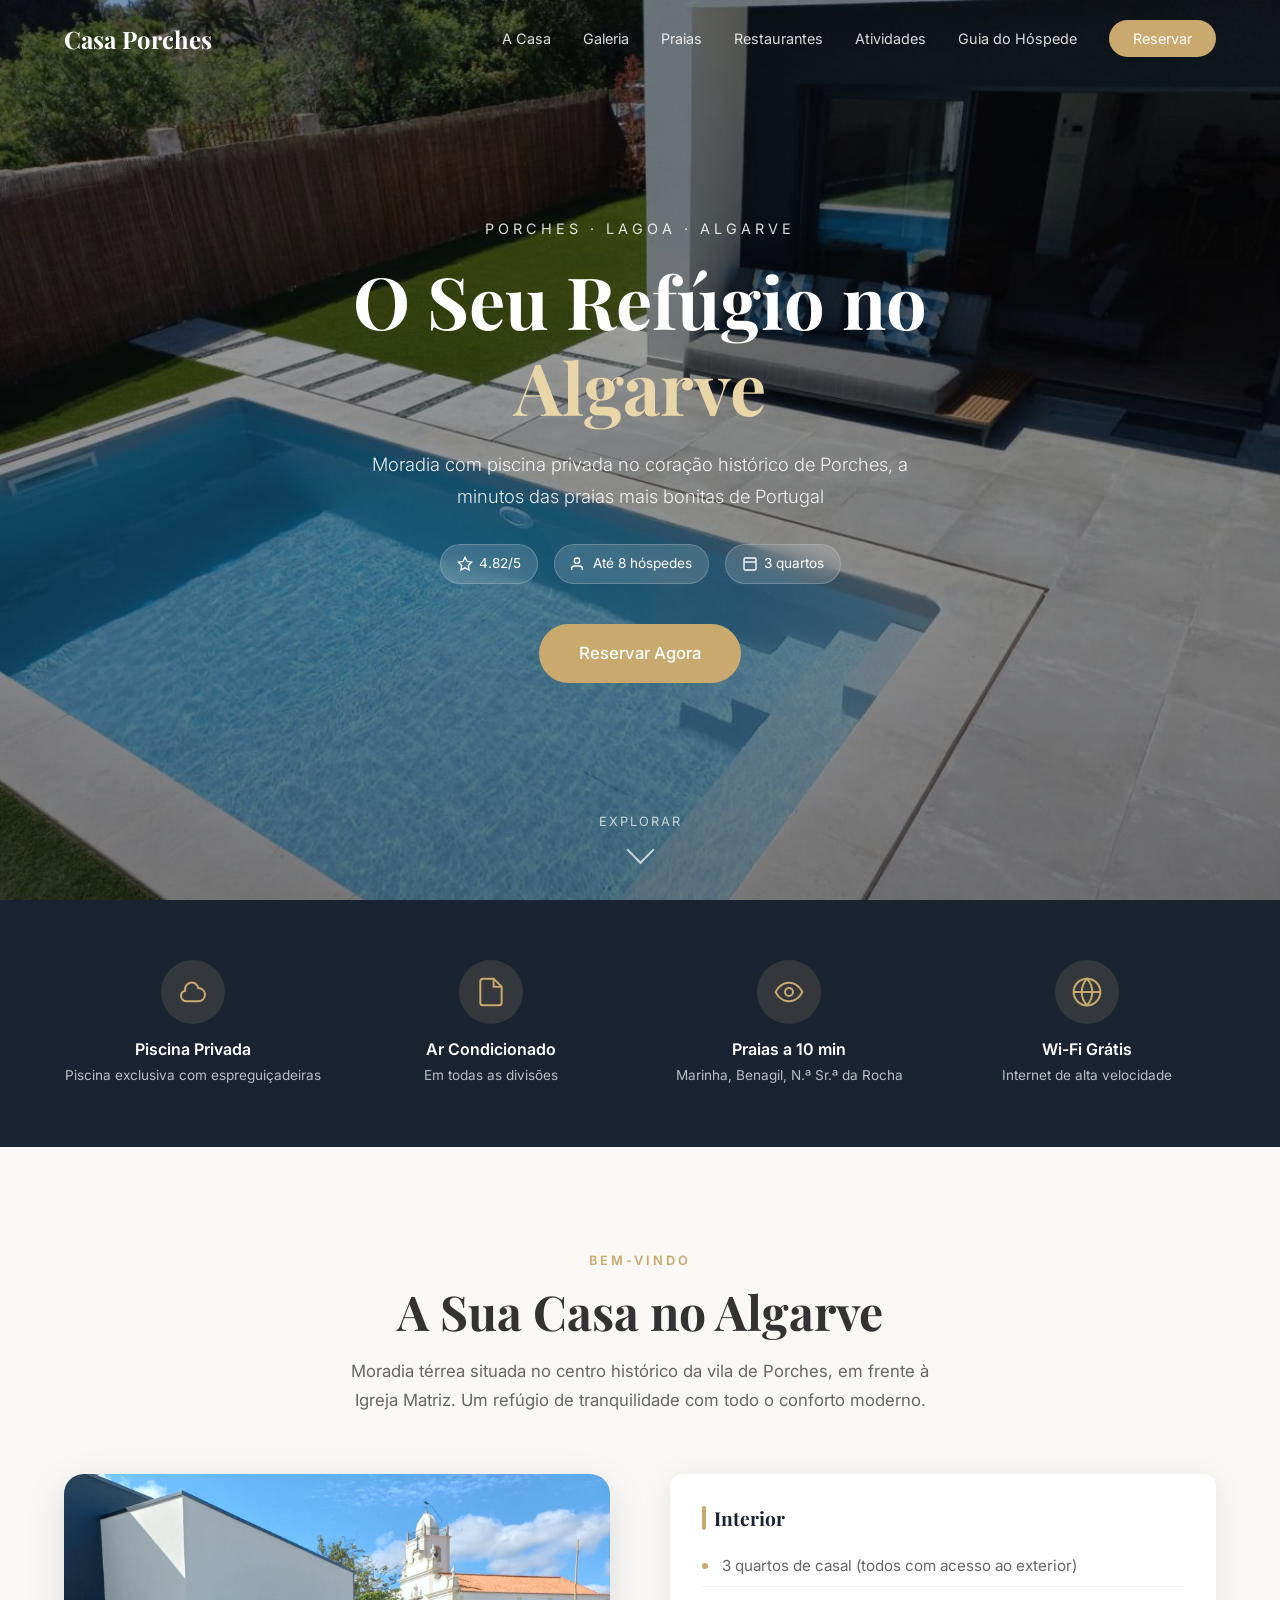
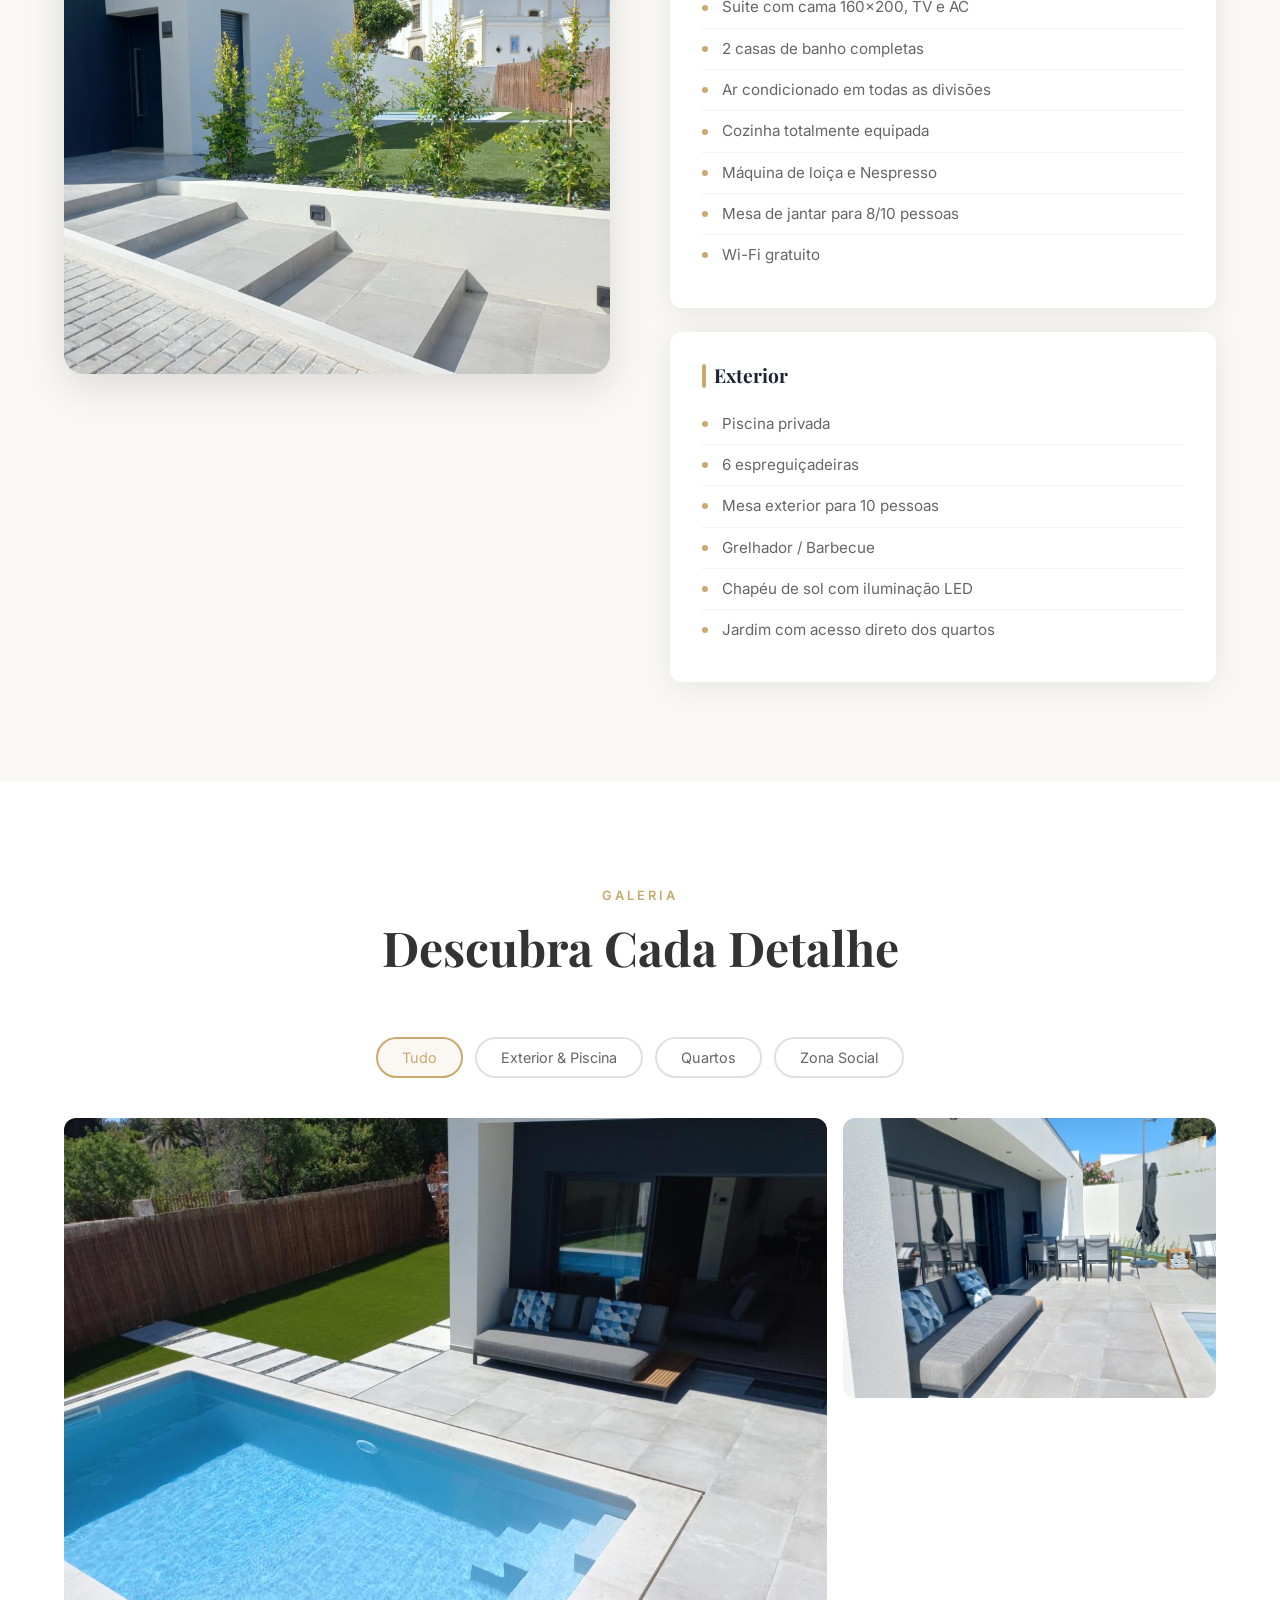
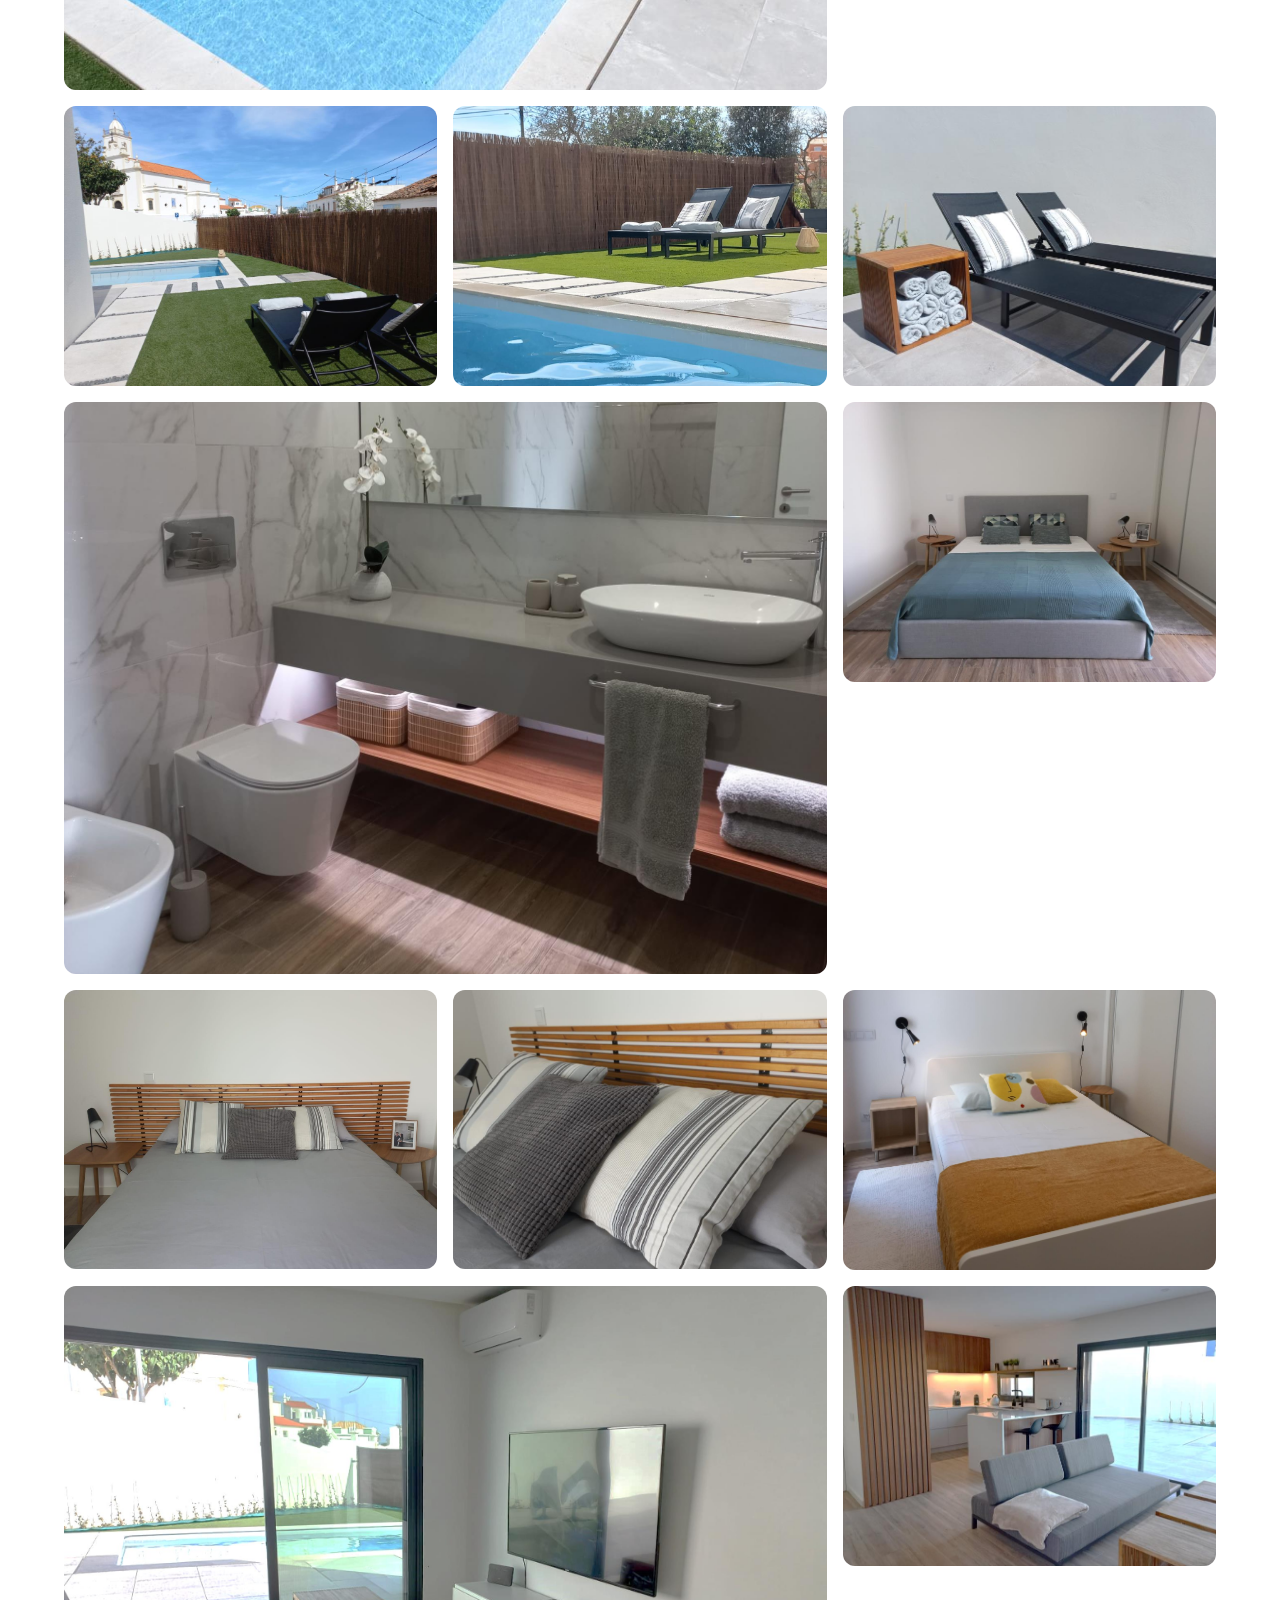
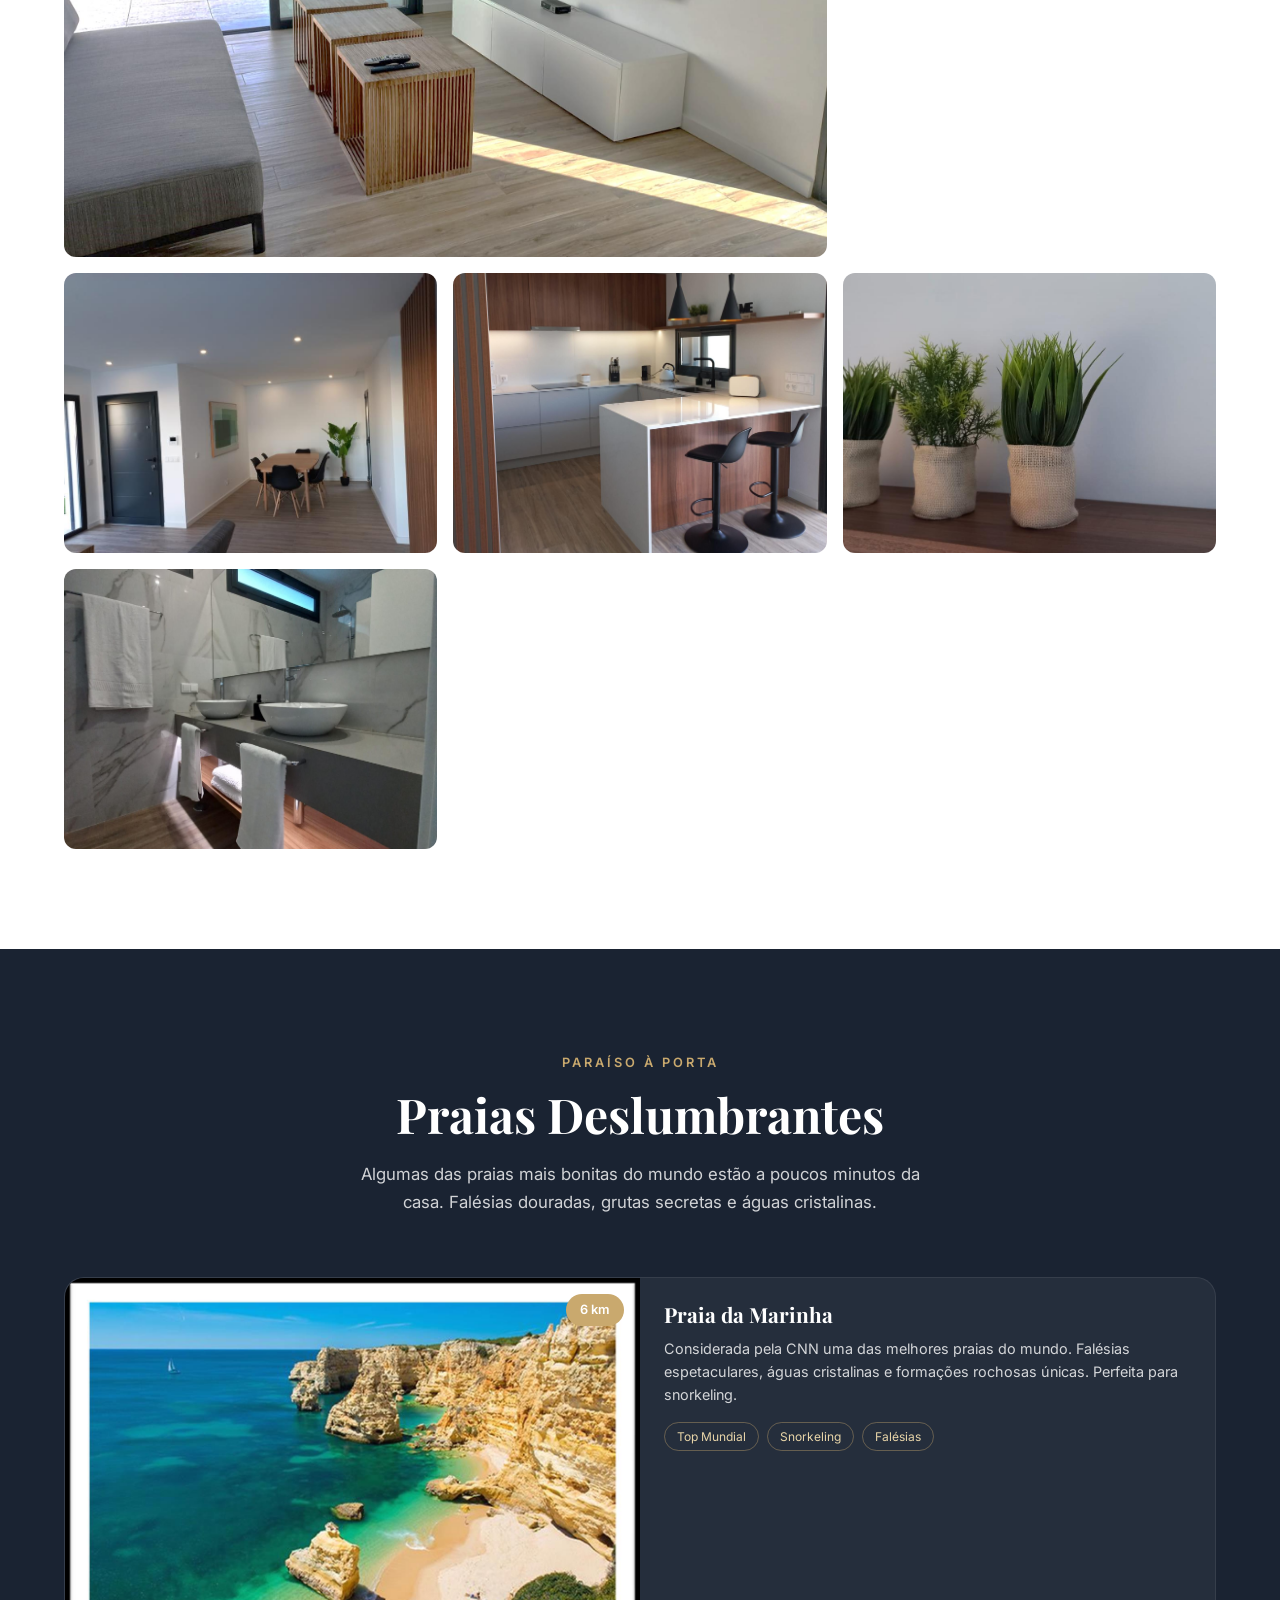
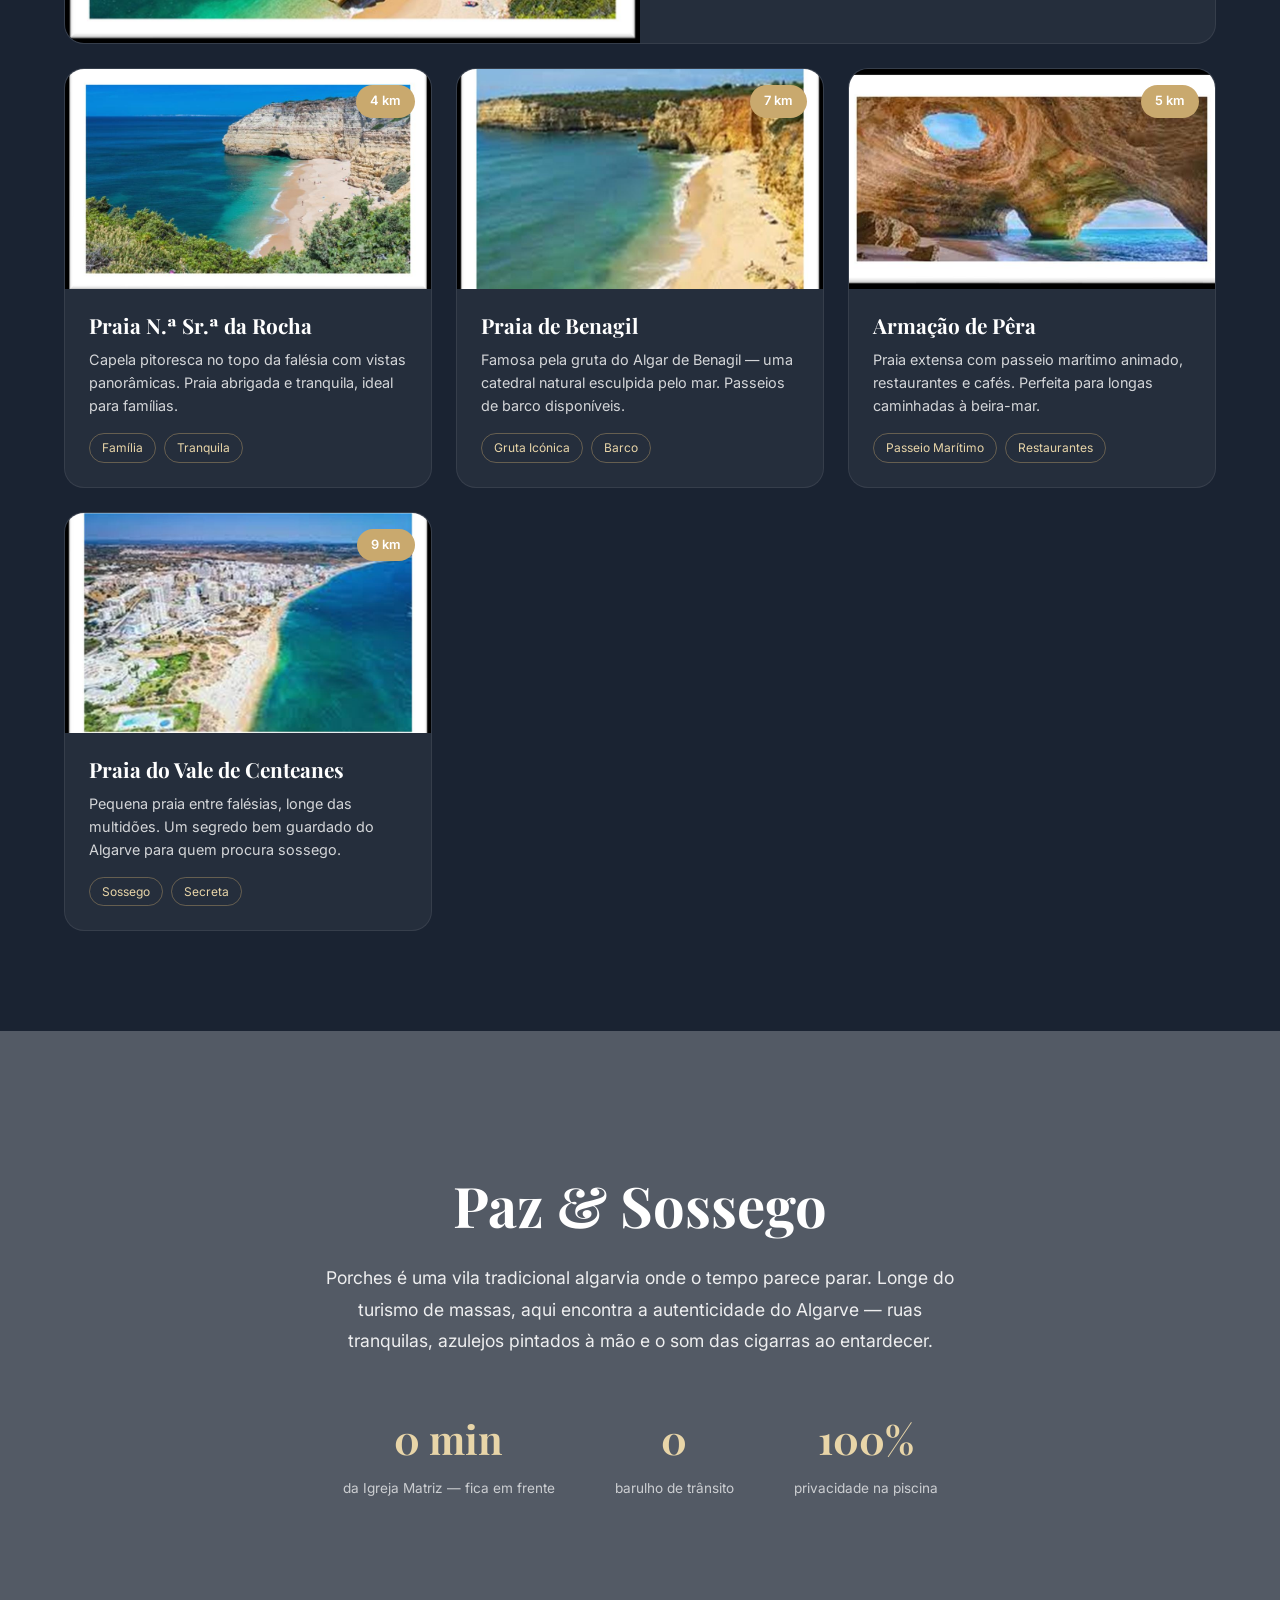
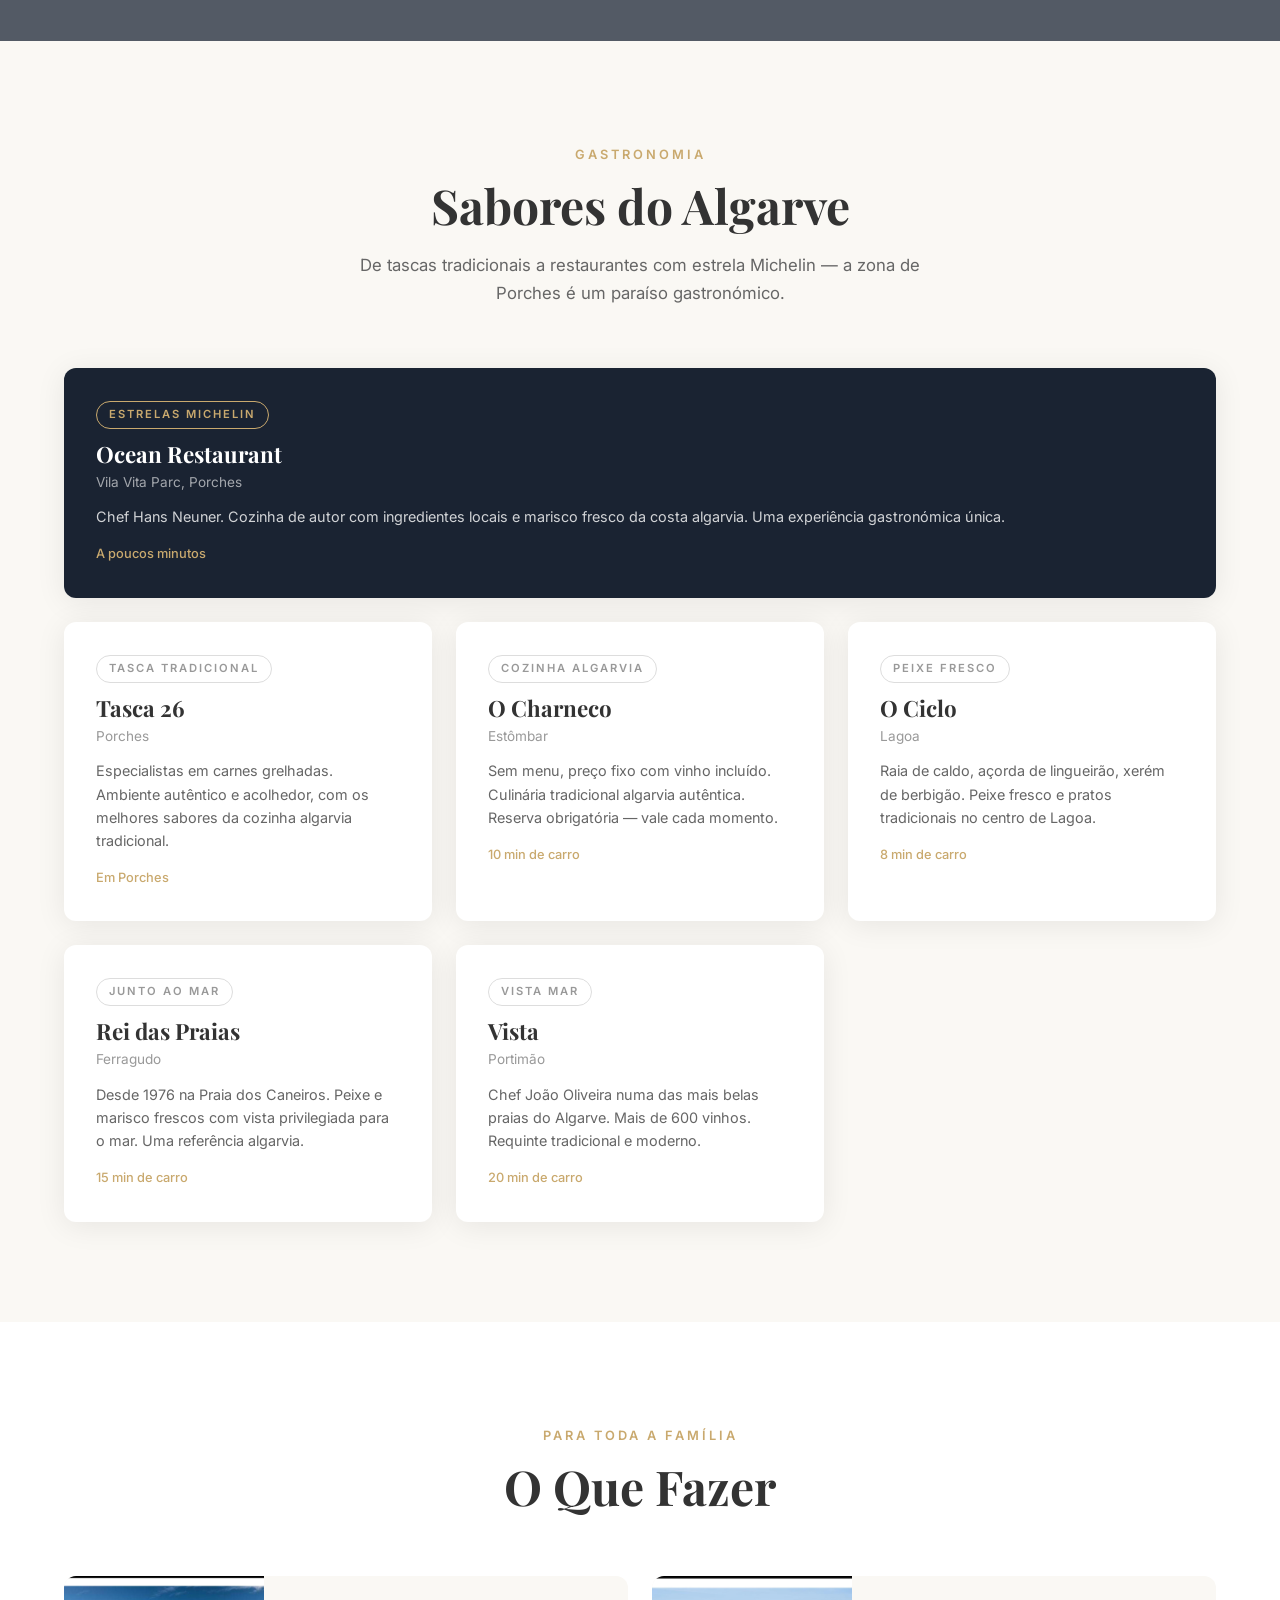
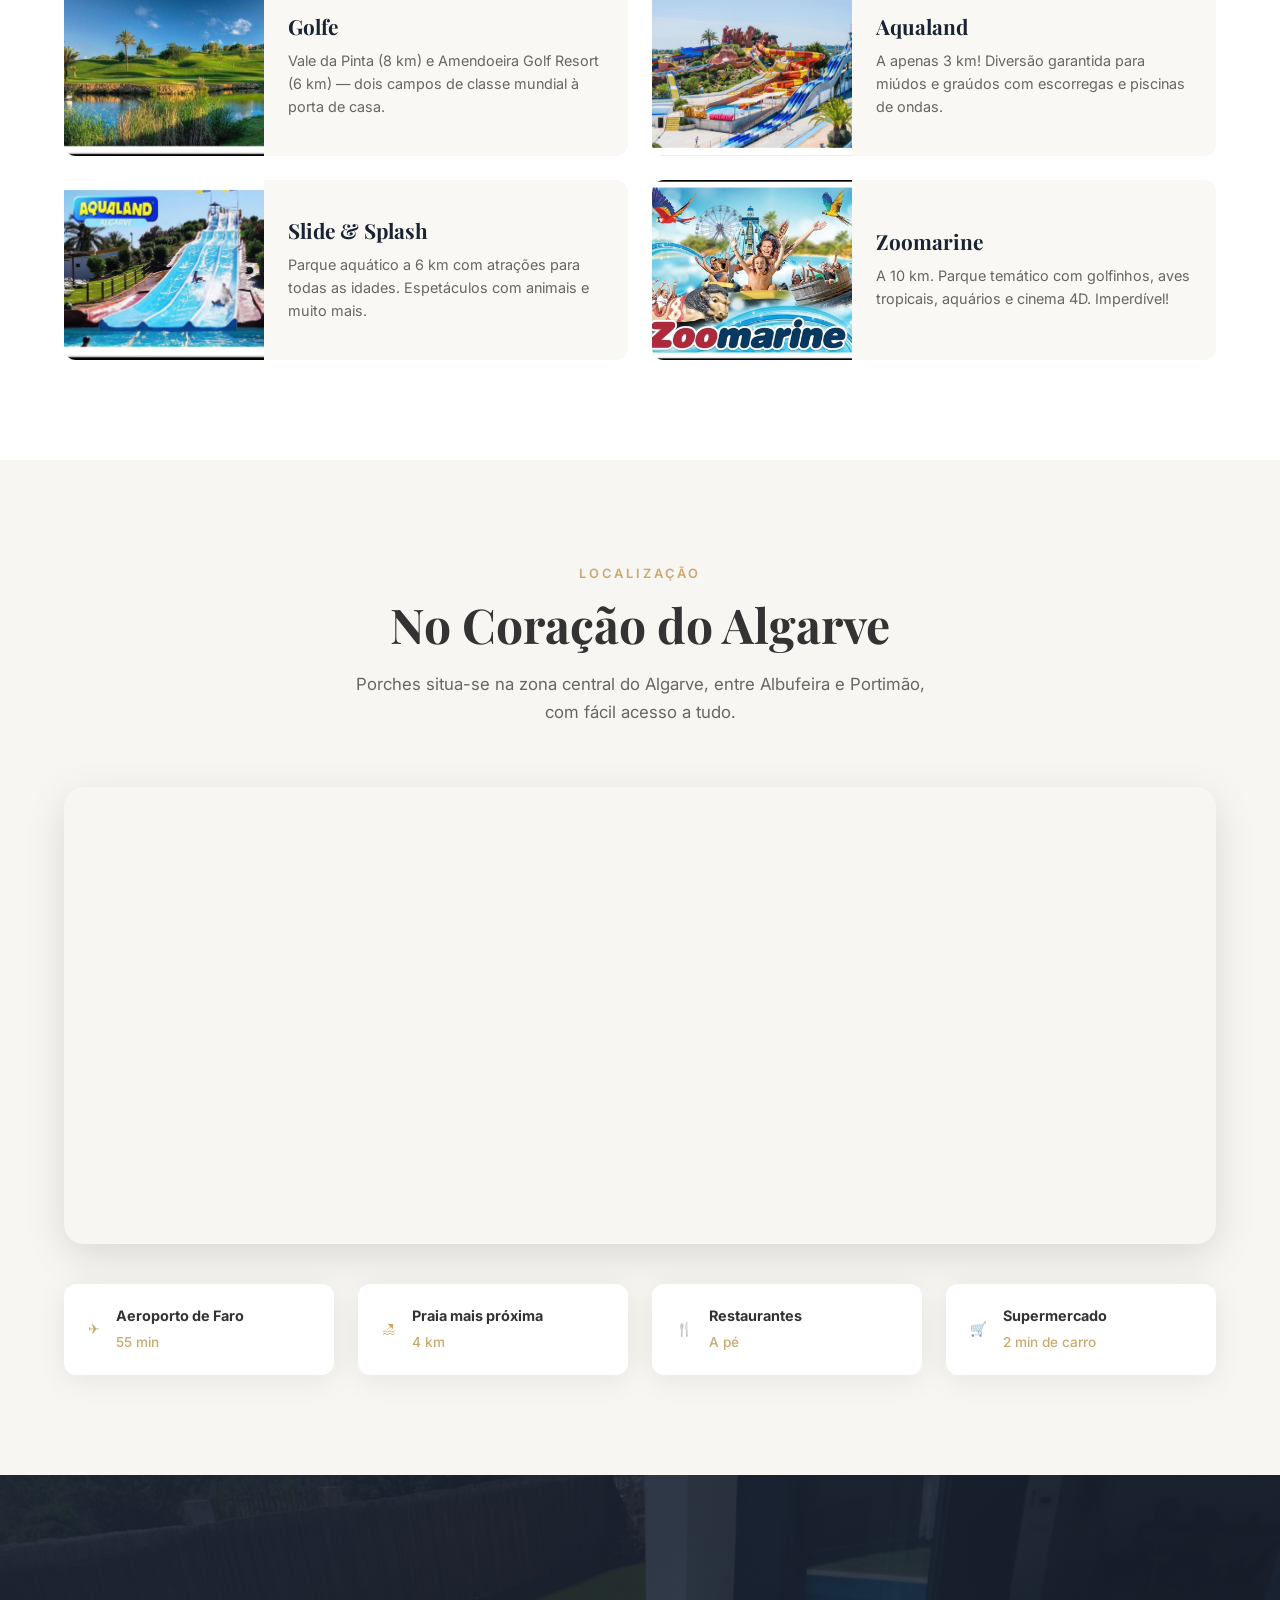
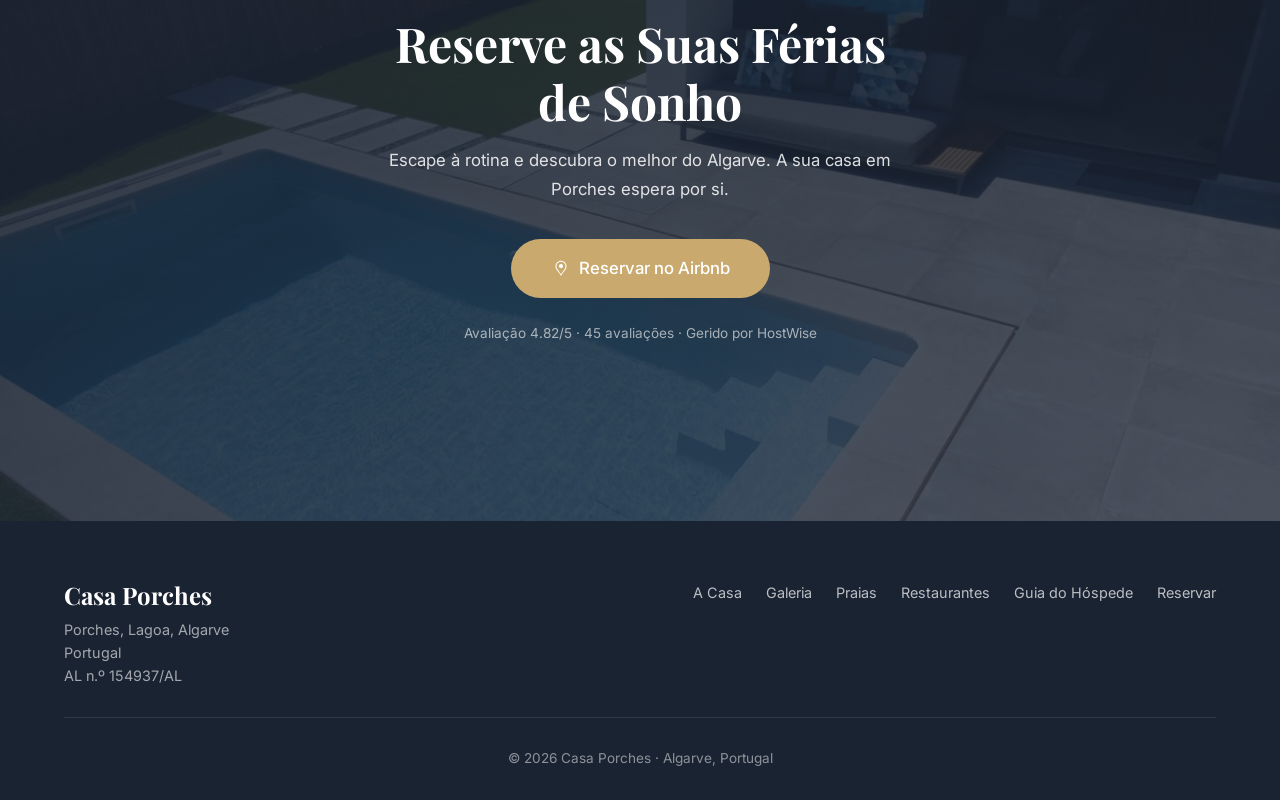
==== index.html @ 6644aff5 "Atualiza dados do site e liga ao Guia do Hóspede Co-Authored-By: Claude Opus 5.5 <noreply@anthropic." ====
<!DOCTYPE html>
<html lang="pt">
<head>
    <meta charset="UTF-8">
    <meta name="viewport" content="width=device-width, initial-scale=1.0">
    <title>Casa em Porches | Algarve - Férias de Sonho</title>
    <meta name="description" content="Moradia com piscina privada no coração de Porches, Algarve. 3 quartos, junto às melhores praias e restaurantes. Reserve já!">
    <link rel="preconnect" href="https://fonts.googleapis.com">
    <link rel="preconnect" href="https://fonts.gstatic.com" crossorigin>
    <link href="https://fonts.googleapis.com/css2?family=Playfair+Display:wght@400;600;700&family=Inter:wght@300;400;500;600&display=swap" rel="stylesheet">
    <link rel="stylesheet" href="style.css">
</head>
<body>
    <!-- Navigation -->
    <nav class="navbar" id="navbar">
        <div class="nav-container">
            <a href="#hero" class="nav-logo">Casa Porches</a>
            <button class="nav-toggle" id="navToggle" aria-label="Menu">
                <span></span><span></span><span></span>
            </button>
            <ul class="nav-menu" id="navMenu">
                <li><a href="#about">A Casa</a></li>
                <li><a href="#gallery">Galeria</a></li>
                <li><a href="#beaches">Praias</a></li>
                <li><a href="#restaurants">Restaurantes</a></li>
                <li><a href="#activities">Atividades</a></li>
                <li><a href="guia.html">Guia do Hóspede</a></li>
                <li><a href="#booking" class="nav-cta">Reservar</a></li>
            </ul>
        </div>
    </nav>

    <!-- Hero Section -->
    <section class="hero" id="hero">
        <div class="hero-slider">
            <div class="hero-slide active" style="background-image: url('images/house_0.jpg')"></div>
            <div class="hero-slide" style="background-image: url('images/house_3.jpg')"></div>
            <div class="hero-slide" style="background-image: url('images/living_1.jpg')"></div>
            <div class="hero-slide" style="background-image: url('images/suggestions_0.jpg')"></div>
        </div>
        <div class="hero-overlay"></div>
        <div class="hero-content">
            <p class="hero-location">Porches &middot; Lagoa &middot; Algarve</p>
            <h1>O Seu Refúgio no <span class="highlight">Algarve</span></h1>
            <p class="hero-subtitle">Moradia com piscina privada no coração histórico de Porches, a minutos das praias mais bonitas de Portugal</p>
            <div class="hero-badges">
                <span class="badge"><svg width="16" height="16" viewBox="0 0 24 24" fill="none" stroke="currentColor" stroke-width="2"><path d="M12 2l3.09 6.26L22 9.27l-5 4.87 1.18 6.88L12 17.77l-6.18 3.25L7 14.14 2 9.27l6.91-1.01L12 2z"/></svg> 4.82/5</span>
                <span class="badge"><svg width="16" height="16" viewBox="0 0 24 24" fill="none" stroke="currentColor" stroke-width="2"><path d="M17 21v-2a4 4 0 0 0-4-4H5a4 4 0 0 0-4 4v2"/><circle cx="9" cy="7" r="4"/></svg> Até 8 hóspedes</span>
                <span class="badge"><svg width="16" height="16" viewBox="0 0 24 24" fill="none" stroke="currentColor" stroke-width="2"><rect x="3" y="3" width="18" height="18" rx="2"/><path d="M3 9h18"/></svg> 3 quartos</span>
            </div>
            <a href="#booking" class="btn btn-primary btn-lg">Reservar Agora</a>
        </div>
        <div class="hero-scroll">
            <span>Explorar</span>
            <div class="scroll-arrow"></div>
        </div>
    </section>

    <!-- Highlights Bar -->
    <section class="highlights">
        <div class="container">
            <div class="highlights-grid">
                <div class="highlight-item">
                    <div class="highlight-icon">
                        <svg width="32" height="32" viewBox="0 0 24 24" fill="none" stroke="currentColor" stroke-width="1.5"><path d="M3 15a4 4 0 0 0 4 4h9a5 5 0 1 0-.1-9.999 5.002 5.002 0 1 0-9.78 2.096A4.003 4.003 0 0 0 3 15z"/></svg>
                    </div>
                    <h3>Piscina Privada</h3>
                    <p>Piscina exclusiva com espreguiçadeiras</p>
                </div>
                <div class="highlight-item">
                    <div class="highlight-icon">
                        <svg width="32" height="32" viewBox="0 0 24 24" fill="none" stroke="currentColor" stroke-width="1.5"><path d="M14 2H6a2 2 0 0 0-2 2v16a2 2 0 0 0 2 2h12a2 2 0 0 0 2-2V8z"/><polyline points="14 2 14 8 20 8"/></svg>
                    </div>
                    <h3>Ar Condicionado</h3>
                    <p>Em todas as divisões</p>
                </div>
                <div class="highlight-item">
                    <div class="highlight-icon">
                        <svg width="32" height="32" viewBox="0 0 24 24" fill="none" stroke="currentColor" stroke-width="1.5"><path d="M2 12s3-7 10-7 10 7 10 7-3 7-10 7-10-7-10-7z"/><circle cx="12" cy="12" r="3"/></svg>
                    </div>
                    <h3>Praias a 10 min</h3>
                    <p>Marinha, Benagil, N.ª Sr.ª da Rocha</p>
                </div>
                <div class="highlight-item">
                    <div class="highlight-icon">
                        <svg width="32" height="32" viewBox="0 0 24 24" fill="none" stroke="currentColor" stroke-width="1.5"><circle cx="12" cy="12" r="10"/><path d="M2 12h20"/><path d="M12 2a15.3 15.3 0 0 1 4 10 15.3 15.3 0 0 1-4 10 15.3 15.3 0 0 1-4-10 15.3 15.3 0 0 1 4-10z"/></svg>
                    </div>
                    <h3>Wi-Fi Grátis</h3>
                    <p>Internet de alta velocidade</p>
                </div>
            </div>
        </div>
    </section>

    <!-- About Section -->
    <section class="about" id="about">
        <div class="container">
            <div class="section-header">
                <span class="section-tag">Bem-vindo</span>
                <h2>A Sua Casa no Algarve</h2>
                <p class="section-desc">Moradia térrea situada no centro histórico da vila de Porches, em frente à Igreja Matriz. Um refúgio de tranquilidade com todo o conforto moderno.</p>
            </div>
            <div class="about-grid">
                <div class="about-image">
                    <img src="images/hero_0.jpg" alt="Vista da casa em Porches" loading="lazy">
                </div>
                <div class="about-details">
                    <div class="detail-card">
                        <h4>Interior</h4>
                        <ul>
                            <li>3 quartos de casal (todos com acesso ao exterior)</li>
                            <li>Suite com cama 160x200, TV e AC</li>
                            <li>2 casas de banho completas</li>
                            <li>Ar condicionado em todas as divisões</li>
                            <li>Cozinha totalmente equipada</li>
                            <li>Máquina de loiça e Nespresso</li>
                            <li>Mesa de jantar para 8/10 pessoas</li>
                            <li>Wi-Fi gratuito</li>
                        </ul>
                    </div>
                    <div class="detail-card">
                        <h4>Exterior</h4>
                        <ul>
                            <li>Piscina privada</li>
                            <li>6 espreguiçadeiras</li>
                            <li>Mesa exterior para 10 pessoas</li>
                            <li>Grelhador / Barbecue</li>
                            <li>Chapéu de sol com iluminação LED</li>
                            <li>Jardim com acesso direto dos quartos</li>
                        </ul>
                    </div>
                </div>
            </div>
        </div>
    </section>

    <!-- Gallery Section -->
    <section class="gallery" id="gallery">
        <div class="container">
            <div class="section-header">
                <span class="section-tag">Galeria</span>
                <h2>Descubra Cada Detalhe</h2>
            </div>
            <div class="gallery-filters">
                <button class="filter-btn active" data-filter="all">Tudo</button>
                <button class="filter-btn" data-filter="exterior">Exterior & Piscina</button>
                <button class="filter-btn" data-filter="quartos">Quartos</button>
                <button class="filter-btn" data-filter="social">Zona Social</button>
            </div>
            <div class="gallery-grid">
                <div class="gallery-item large" data-category="exterior">
                    <img src="images/house_0.jpg" alt="Exterior da casa com piscina" loading="lazy">
                    <div class="gallery-caption">Piscina & Jardim</div>
                </div>
                <div class="gallery-item" data-category="exterior">
                    <img src="images/house_1.jpg" alt="Vista da piscina" loading="lazy">
                    <div class="gallery-caption">Zona de Lazer</div>
                </div>
                <div class="gallery-item" data-category="exterior">
                    <img src="images/house_2.jpg" alt="Exterior" loading="lazy">
                    <div class="gallery-caption">Exterior</div>
                </div>
                <div class="gallery-item" data-category="exterior">
                    <img src="images/house_3.jpg" alt="Piscina" loading="lazy">
                    <div class="gallery-caption">Piscina</div>
                </div>
                <div class="gallery-item" data-category="exterior">
                    <img src="images/house_4.jpg" alt="Jardim" loading="lazy">
                    <div class="gallery-caption">Jardim</div>
                </div>
                <div class="gallery-item large" data-category="quartos">
                    <img src="images/suite_3.jpg" alt="Suite principal" loading="lazy">
                    <div class="gallery-caption">Suite Principal</div>
                </div>
                <div class="gallery-item" data-category="quartos">
                    <img src="images/suite_2.jpg" alt="Suite" loading="lazy">
                    <div class="gallery-caption">Suite - Detalhe</div>
                </div>
                <div class="gallery-item" data-category="quartos">
                    <img src="images/bedroom2_1.jpg" alt="Quarto 2" loading="lazy">
                    <div class="gallery-caption">Quarto 2</div>
                </div>
                <div class="gallery-item" data-category="quartos">
                    <img src="images/bedroom2_0.jpg" alt="Quarto 2 - detalhe" loading="lazy">
                    <div class="gallery-caption">Quarto 2 - Detalhe</div>
                </div>
                <div class="gallery-item" data-category="quartos">
                    <img src="images/bedroom3_1.jpg" alt="Quarto 3" loading="lazy">
                    <div class="gallery-caption">Quarto 3</div>
                </div>
                <div class="gallery-item large" data-category="social">
                    <img src="images/living_1.jpg" alt="Sala de estar" loading="lazy">
                    <div class="gallery-caption">Sala de Estar</div>
                </div>
                <div class="gallery-item" data-category="social">
                    <img src="images/living_0.jpg" alt="Zona de refeições" loading="lazy">
                    <div class="gallery-caption">Zona de Refeições</div>
                </div>
                <div class="gallery-item" data-category="social">
                    <img src="images/living_2.jpg" alt="Sala" loading="lazy">
                    <div class="gallery-caption">Sala</div>
                </div>
                <div class="gallery-item" data-category="social">
                    <img src="images/kitchen_0.jpg" alt="Cozinha" loading="lazy">
                    <div class="gallery-caption">Cozinha Equipada</div>
                </div>
                <div class="gallery-item" data-category="social">
                    <img src="images/kitchen_1.jpg" alt="Cozinha - detalhe" loading="lazy">
                    <div class="gallery-caption">Cozinha - Detalhe</div>
                </div>
                <div class="gallery-item" data-category="quartos">
                    <img src="images/bathroom_1.jpg" alt="Casa de banho" loading="lazy">
                    <div class="gallery-caption">Casa de Banho</div>
                </div>
            </div>
        </div>
    </section>

    <!-- Beaches Section -->
    <section class="beaches" id="beaches">
        <div class="container">
            <div class="section-header light">
                <span class="section-tag">Paraíso à Porta</span>
                <h2>Praias Deslumbrantes</h2>
                <p class="section-desc">Algumas das praias mais bonitas do mundo estão a poucos minutos da casa. Falésias douradas, grutas secretas e águas cristalinas.</p>
            </div>
            <div class="beaches-grid">
                <div class="beach-card featured">
                    <div class="beach-image">
                        <img src="images/beaches_0.jpg" alt="Praia da Marinha" loading="lazy">
                        <span class="beach-distance">6 km</span>
                    </div>
                    <div class="beach-info">
                        <h3>Praia da Marinha</h3>
                        <p>Considerada pela CNN uma das melhores praias do mundo. Falésias espetaculares, águas cristalinas e formações rochosas únicas. Perfeita para snorkeling.</p>
                        <div class="beach-tags">
                            <span>Top Mundial</span>
                            <span>Snorkeling</span>
                            <span>Falésias</span>
                        </div>
                    </div>
                </div>
                <div class="beach-card">
                    <div class="beach-image">
                        <img src="images/beaches_1.jpg" alt="Praia da Senhora da Rocha" loading="lazy">
                        <span class="beach-distance">4 km</span>
                    </div>
                    <div class="beach-info">
                        <h3>Praia N.ª Sr.ª da Rocha</h3>
                        <p>Capela pitoresca no topo da falésia com vistas panorâmicas. Praia abrigada e tranquila, ideal para famílias.</p>
                        <div class="beach-tags">
                            <span>Família</span>
                            <span>Tranquila</span>
                        </div>
                    </div>
                </div>
                <div class="beach-card">
                    <div class="beach-image">
                        <img src="images/beaches_2.jpg" alt="Benagil" loading="lazy">
                        <span class="beach-distance">7 km</span>
                    </div>
                    <div class="beach-info">
                        <h3>Praia de Benagil</h3>
                        <p>Famosa pela gruta do Algar de Benagil — uma catedral natural esculpida pelo mar. Passeios de barco disponíveis.</p>
                        <div class="beach-tags">
                            <span>Gruta Icónica</span>
                            <span>Barco</span>
                        </div>
                    </div>
                </div>
                <div class="beach-card">
                    <div class="beach-image">
                        <img src="images/beaches_3.jpg" alt="Armação de Pêra" loading="lazy">
                        <span class="beach-distance">5 km</span>
                    </div>
                    <div class="beach-info">
                        <h3>Armação de Pêra</h3>
                        <p>Praia extensa com passeio marítimo animado, restaurantes e cafés. Perfeita para longas caminhadas à beira-mar.</p>
                        <div class="beach-tags">
                            <span>Passeio Marítimo</span>
                            <span>Restaurantes</span>
                        </div>
                    </div>
                </div>
                <div class="beach-card">
                    <div class="beach-image">
                        <img src="images/beaches_4.jpg" alt="Vale de Centeanes" loading="lazy">
                        <span class="beach-distance">9 km</span>
                    </div>
                    <div class="beach-info">
                        <h3>Praia do Vale de Centeanes</h3>
                        <p>Pequena praia entre falésias, longe das multidões. Um segredo bem guardado do Algarve para quem procura sossego.</p>
                        <div class="beach-tags">
                            <span>Sossego</span>
                            <span>Secreta</span>
                        </div>
                    </div>
                </div>
            </div>
        </div>
    </section>

    <!-- Tranquility Section -->
    <section class="tranquility">
        <div class="tranquility-bg" style="background-image: url('images/suggestions_0.jpg')"></div>
        <div class="tranquility-overlay"></div>
        <div class="tranquility-content">
            <h2>Paz & Sossego</h2>
            <p>Porches é uma vila tradicional algarvia onde o tempo parece parar. Longe do turismo de massas, aqui encontra a autenticidade do Algarve — ruas tranquilas, azulejos pintados à mão e o som das cigarras ao entardecer.</p>
            <div class="tranquility-features">
                <div class="t-feature">
                    <span class="t-number">0 min</span>
                    <span class="t-label">da Igreja Matriz — fica em frente</span>
                </div>
                <div class="t-feature">
                    <span class="t-number">0</span>
                    <span class="t-label">barulho de trânsito</span>
                </div>
                <div class="t-feature">
                    <span class="t-number">100%</span>
                    <span class="t-label">privacidade na piscina</span>
                </div>
            </div>
        </div>
    </section>

    <!-- Restaurants Section -->
    <section class="restaurants" id="restaurants">
        <div class="container">
            <div class="section-header">
                <span class="section-tag">Gastronomia</span>
                <h2>Sabores do Algarve</h2>
                <p class="section-desc">De tascas tradicionais a restaurantes com estrela Michelin — a zona de Porches é um paraíso gastronómico.</p>
            </div>
            <div class="restaurants-grid">
                <div class="restaurant-card premium">
                    <div class="restaurant-badge">Estrelas Michelin</div>
                    <h3>Ocean Restaurant</h3>
                    <p class="restaurant-location">Vila Vita Parc, Porches</p>
                    <p>Chef Hans Neuner. Cozinha de autor com ingredientes locais e marisco fresco da costa algarvia. Uma experiência gastronómica única.</p>
                    <span class="restaurant-distance">A poucos minutos</span>
                </div>
                <div class="restaurant-card">
                    <div class="restaurant-badge local">Tasca Tradicional</div>
                    <h3>Tasca 26</h3>
                    <p class="restaurant-location">Porches</p>
                    <p>Especialistas em carnes grelhadas. Ambiente autêntico e acolhedor, com os melhores sabores da cozinha algarvia tradicional.</p>
                    <span class="restaurant-distance">Em Porches</span>
                </div>
                <div class="restaurant-card">
                    <div class="restaurant-badge local">Cozinha Algarvia</div>
                    <h3>O Charneco</h3>
                    <p class="restaurant-location">Estômbar</p>
                    <p>Sem menu, preço fixo com vinho incluído. Culinária tradicional algarvia autêntica. Reserva obrigatória — vale cada momento.</p>
                    <span class="restaurant-distance">10 min de carro</span>
                </div>
                <div class="restaurant-card">
                    <div class="restaurant-badge local">Peixe Fresco</div>
                    <h3>O Ciclo</h3>
                    <p class="restaurant-location">Lagoa</p>
                    <p>Raia de caldo, açorda de lingueirão, xerém de berbigão. Peixe fresco e pratos tradicionais no centro de Lagoa.</p>
                    <span class="restaurant-distance">8 min de carro</span>
                </div>
                <div class="restaurant-card">
                    <div class="restaurant-badge local">Junto ao Mar</div>
                    <h3>Rei das Praias</h3>
                    <p class="restaurant-location">Ferragudo</p>
                    <p>Desde 1976 na Praia dos Caneiros. Peixe e marisco frescos com vista privilegiada para o mar. Uma referência algarvia.</p>
                    <span class="restaurant-distance">15 min de carro</span>
                </div>
                <div class="restaurant-card">
                    <div class="restaurant-badge local">Vista Mar</div>
                    <h3>Vista</h3>
                    <p class="restaurant-location">Portimão</p>
                    <p>Chef João Oliveira numa das mais belas praias do Algarve. Mais de 600 vinhos. Requinte tradicional e moderno.</p>
                    <span class="restaurant-distance">20 min de carro</span>
                </div>
            </div>
        </div>
    </section>

    <!-- Activities Section -->
    <section class="activities" id="activities">
        <div class="container">
            <div class="section-header">
                <span class="section-tag">Para Toda a Família</span>
                <h2>O Que Fazer</h2>
            </div>
            <div class="activities-grid">
                <div class="activity-card">
                    <div class="activity-image">
                        <img src="images/golf_0.jpg" alt="Golfe" loading="lazy">
                    </div>
                    <div class="activity-info">
                        <h3>Golfe</h3>
                        <p>Vale da Pinta (8 km) e Amendoeira Golf Resort (6 km) — dois campos de classe mundial à porta de casa.</p>
                    </div>
                </div>
                <div class="activity-card">
                    <div class="activity-image">
                        <img src="images/waterparks_0.jpg" alt="Parques Aquáticos" loading="lazy">
                    </div>
                    <div class="activity-info">
                        <h3>Aqualand</h3>
                        <p>A apenas 3 km! Diversão garantida para miúdos e graúdos com escorregas e piscinas de ondas.</p>
                    </div>
                </div>
                <div class="activity-card">
                    <div class="activity-image">
                        <img src="images/waterparks_2.jpg" alt="Slide & Splash" loading="lazy">
                    </div>
                    <div class="activity-info">
                        <h3>Slide & Splash</h3>
                        <p>Parque aquático a 6 km com atrações para todas as idades. Espetáculos com animais e muito mais.</p>
                    </div>
                </div>
                <div class="activity-card">
                    <div class="activity-image">
                        <img src="images/zoomarine_0.jpg" alt="Zoomarine" loading="lazy">
                    </div>
                    <div class="activity-info">
                        <h3>Zoomarine</h3>
                        <p>A 10 km. Parque temático com golfinhos, aves tropicais, aquários e cinema 4D. Imperdível!</p>
                    </div>
                </div>
            </div>
        </div>
    </section>

    <!-- Map Section -->
    <section class="map-section">
        <div class="container">
            <div class="section-header">
                <span class="section-tag">Localização</span>
                <h2>No Coração do Algarve</h2>
                <p class="section-desc">Porches situa-se na zona central do Algarve, entre Albufeira e Portimão, com fácil acesso a tudo.</p>
            </div>
            <div class="map-wrapper">
                <iframe
                    src="https://www.google.com/maps/embed?pb=!1m18!1m12!1m3!1d3194.5!2d-8.399062!3d37.125046!2m3!1f0!2f0!3f0!3m2!1i1024!2i768!4f13.1!3m3!1m2!1s0x0%3A0x0!2zMzfCsDA3JzMwLjIiTiA4wrAyMyc1Ni42Ilc!5e0!3m2!1spt-PT!2spt!4v1"
                    width="100%" height="450" style="border:0;" allowfullscreen="" loading="lazy" referrerpolicy="no-referrer-when-downgrade">
                </iframe>
            </div>
            <div class="distances-grid">
                <div class="distance-item">
                    <span class="distance-icon">&#9992;</span>
                    <div>
                        <strong>Aeroporto de Faro</strong>
                        <span>55 min</span>
                    </div>
                </div>
                <div class="distance-item">
                    <span class="distance-icon">&#127958;</span>
                    <div>
                        <strong>Praia mais próxima</strong>
                        <span>4 km</span>
                    </div>
                </div>
                <div class="distance-item">
                    <span class="distance-icon">&#127860;</span>
                    <div>
                        <strong>Restaurantes</strong>
                        <span>A pé</span>
                    </div>
                </div>
                <div class="distance-item">
                    <span class="distance-icon">&#128722;</span>
                    <div>
                        <strong>Supermercado</strong>
                        <span>2 min de carro</span>
                    </div>
                </div>
            </div>
        </div>
    </section>

    <!-- Booking CTA Section -->
    <section class="booking" id="booking">
        <div class="booking-bg" style="background-image: url('images/house_0.jpg')"></div>
        <div class="booking-overlay"></div>
        <div class="booking-content">
            <h2>Reserve as Suas Férias de Sonho</h2>
            <p>Escape à rotina e descubra o melhor do Algarve. A sua casa em Porches espera por si.</p>
            <div class="booking-buttons">
                <a href="https://www.airbnb.pt/rooms/1123085919462636254" target="_blank" rel="noopener" class="btn btn-primary btn-lg">
                    <svg width="20" height="20" viewBox="0 0 24 24" fill="currentColor"><path d="M12.001 18.275c-.457-.839-1.218-1.87-1.895-2.737-.799-1.024-1.672-2.057-2.361-3.199-.689-1.142-1.194-2.394-1.194-3.672 0-3.013 2.437-5.45 5.45-5.45s5.45 2.437 5.45 5.45c0 1.278-.505 2.53-1.194 3.672-.689 1.142-1.562 2.175-2.361 3.199-.677.867-1.438 1.898-1.895 2.737zM12.001 2.017c-3.563 0-6.65 2.887-6.65 6.65 0 1.578.605 3.03 1.394 4.272.789 1.242 1.762 2.375 2.561 3.399.799 1.024 1.562 2.057 1.895 2.837.1.2.3.4.5.6.1.1.2.1.3.1s.2 0 .3-.1c.2-.2.4-.4.5-.6.333-.78 1.096-1.813 1.895-2.837.799-1.024 1.772-2.157 2.561-3.399.789-1.242 1.394-2.694 1.394-4.272 0-3.763-3.087-6.65-6.65-6.65z"/><circle cx="12" cy="8.5" r="2.5"/></svg>
                    Reservar no Airbnb
                </a>
            </div>
            <p class="booking-note">Avaliação 4.82/5 &middot; 45 avaliações &middot; Gerido por HostWise</p>
        </div>
    </section>

    <!-- Footer -->
    <footer class="footer">
        <div class="container">
            <div class="footer-content">
                <div class="footer-brand">
                    <h3>Casa Porches</h3>
                    <p>Porches, Lagoa, Algarve<br>Portugal<br>AL n.º 154937/AL</p>
                </div>
                <div class="footer-links">
                    <a href="#about">A Casa</a>
                    <a href="#gallery">Galeria</a>
                    <a href="#beaches">Praias</a>
                    <a href="#restaurants">Restaurantes</a>
                    <a href="guia.html">Guia do Hóspede</a>
                    <a href="#booking">Reservar</a>
                </div>
            </div>
            <div class="footer-bottom">
                <p>&copy; 2026 Casa Porches &middot; Algarve, Portugal</p>
            </div>
        </div>
    </footer>

    <!-- Lightbox -->
    <div class="lightbox" id="lightbox">
        <button class="lightbox-close">&times;</button>
        <button class="lightbox-prev">&lsaquo;</button>
        <button class="lightbox-next">&rsaquo;</button>
        <img class="lightbox-img" src="" alt="">
    </div>

    <script src="script.js"></script>
</body>
</html>
---- style.css ----
/* ========================================
   Casa Porches - Algarve Vacation Rental
   ======================================== */

:root {
    --gold: #c9a96e;
    --gold-light: #e8d5a8;
    --gold-dark: #a88a4e;
    --navy: #1a2332;
    --navy-light: #2a3a4f;
    --white: #ffffff;
    --off-white: #f8f6f2;
    --cream: #faf8f4;
    --text: #333333;
    --text-light: #666666;
    --text-muted: #999999;
    --shadow: 0 4px 30px rgba(0,0,0,0.08);
    --shadow-lg: 0 12px 40px rgba(0,0,0,0.12);
    --radius: 12px;
    --radius-lg: 20px;
    --transition: 0.3s cubic-bezier(0.4, 0, 0.2, 1);
}

/* Reset & Base */
*, *::before, *::after { box-sizing: border-box; margin: 0; padding: 0; }
html { scroll-behavior: smooth; font-size: 16px; }
body {
    font-family: 'Inter', -apple-system, BlinkMacSystemFont, sans-serif;
    color: var(--text);
    background: var(--white);
    line-height: 1.6;
    overflow-x: hidden;
}
h1, h2, h3, h4 { font-family: 'Playfair Display', Georgia, serif; line-height: 1.2; }
img { max-width: 100%; height: auto; display: block; }
a { text-decoration: none; color: inherit; }
ul { list-style: none; }
.container { max-width: 1200px; margin: 0 auto; padding: 0 24px; }

/* Buttons */
.btn {
    display: inline-flex;
    align-items: center;
    gap: 8px;
    padding: 14px 32px;
    border-radius: 50px;
    font-family: 'Inter', sans-serif;
    font-weight: 500;
    font-size: 0.95rem;
    transition: var(--transition);
    cursor: pointer;
    border: none;
}
.btn-primary {
    background: var(--gold);
    color: var(--white);
}
.btn-primary:hover {
    background: var(--gold-dark);
    transform: translateY(-2px);
    box-shadow: 0 8px 25px rgba(201, 169, 110, 0.4);
}
.btn-lg { padding: 16px 40px; font-size: 1.05rem; }

/* ---- NAVBAR ---- */
.navbar {
    position: fixed;
    top: 0;
    left: 0;
    width: 100%;
    z-index: 1000;
    padding: 20px 0;
    transition: var(--transition);
}
.navbar.scrolled {
    background: rgba(255,255,255,0.97);
    backdrop-filter: blur(10px);
    padding: 12px 0;
    box-shadow: 0 2px 20px rgba(0,0,0,0.08);
}
.nav-container {
    max-width: 1200px;
    margin: 0 auto;
    padding: 0 24px;
    display: flex;
    justify-content: space-between;
    align-items: center;
}
.nav-logo {
    font-family: 'Playfair Display', serif;
    font-size: 1.5rem;
    font-weight: 700;
    color: var(--white);
    transition: var(--transition);
}
.navbar.scrolled .nav-logo { color: var(--navy); }
.nav-menu {
    display: flex;
    align-items: center;
    gap: 32px;
}
.nav-menu a {
    font-size: 0.9rem;
    font-weight: 400;
    color: rgba(255,255,255,0.85);
    transition: var(--transition);
    position: relative;
}
.nav-menu a::after {
    content: '';
    position: absolute;
    bottom: -4px;
    left: 0;
    width: 0;
    height: 2px;
    background: var(--gold);
    transition: var(--transition);
}
.nav-menu a:hover::after { width: 100%; }
.navbar.scrolled .nav-menu a { color: var(--text); }
.nav-cta {
    background: var(--gold) !important;
    color: var(--white) !important;
    padding: 10px 24px;
    border-radius: 50px;
}
.nav-cta::after { display: none !important; }
.nav-cta:hover { background: var(--gold-dark) !important; }
.nav-toggle {
    display: none;
    flex-direction: column;
    gap: 5px;
    background: none;
    border: none;
    cursor: pointer;
    padding: 4px;
}
.nav-toggle span {
    width: 24px;
    height: 2px;
    background: var(--white);
    transition: var(--transition);
}
.navbar.scrolled .nav-toggle span { background: var(--navy); }

/* ---- HERO ---- */
.hero {
    position: relative;
    height: 100vh;
    min-height: 700px;
    display: flex;
    align-items: center;
    justify-content: center;
    overflow: hidden;
}
.hero-slider {
    position: absolute;
    inset: 0;
}
.hero-slide {
    position: absolute;
    inset: 0;
    background-size: cover;
    background-position: center;
    opacity: 0;
    transition: opacity 1.5s ease;
}
.hero-slide.active { opacity: 1; }
.hero-overlay {
    position: absolute;
    inset: 0;
    background: linear-gradient(to bottom, rgba(0,0,0,0.3) 0%, rgba(0,0,0,0.5) 100%);
    z-index: 1;
}
.hero-content {
    position: relative;
    z-index: 2;
    text-align: center;
    color: var(--white);
    max-width: 800px;
    padding: 0 24px;
}
.hero-location {
    font-size: 0.9rem;
    letter-spacing: 4px;
    text-transform: uppercase;
    margin-bottom: 16px;
    opacity: 0.85;
}
.hero h1 {
    font-size: clamp(2.5rem, 6vw, 4.5rem);
    font-weight: 700;
    margin-bottom: 20px;
}
.highlight { color: var(--gold-light); }
.hero-subtitle {
    font-size: 1.15rem;
    font-weight: 300;
    max-width: 600px;
    margin: 0 auto 32px;
    opacity: 0.9;
    line-height: 1.7;
}
.hero-badges {
    display: flex;
    justify-content: center;
    gap: 16px;
    margin-bottom: 40px;
    flex-wrap: wrap;
}
.badge {
    display: inline-flex;
    align-items: center;
    gap: 6px;
    background: rgba(255,255,255,0.15);
    backdrop-filter: blur(10px);
    padding: 8px 16px;
    border-radius: 50px;
    font-size: 0.85rem;
    border: 1px solid rgba(255,255,255,0.2);
}
.hero-scroll {
    position: absolute;
    bottom: 40px;
    left: 50%;
    transform: translateX(-50%);
    z-index: 2;
    display: flex;
    flex-direction: column;
    align-items: center;
    gap: 8px;
    color: var(--white);
    font-size: 0.8rem;
    letter-spacing: 2px;
    text-transform: uppercase;
    opacity: 0.7;
}
.scroll-arrow {
    width: 20px;
    height: 20px;
    border-right: 2px solid var(--white);
    border-bottom: 2px solid var(--white);
    transform: rotate(45deg);
    animation: scrollBounce 2s infinite;
}
@keyframes scrollBounce {
    0%, 100% { transform: rotate(45deg) translateY(0); }
    50% { transform: rotate(45deg) translateY(8px); }
}

/* ---- HIGHLIGHTS BAR ---- */
.highlights {
    background: var(--navy);
    padding: 60px 0;
}
.highlights-grid {
    display: grid;
    grid-template-columns: repeat(4, 1fr);
    gap: 40px;
    text-align: center;
    color: var(--white);
}
.highlight-icon {
    width: 64px;
    height: 64px;
    margin: 0 auto 16px;
    display: flex;
    align-items: center;
    justify-content: center;
    background: rgba(201, 169, 110, 0.15);
    border-radius: 50%;
    color: var(--gold);
}
.highlights h3 {
    font-family: 'Inter', sans-serif;
    font-size: 1rem;
    font-weight: 600;
    margin-bottom: 6px;
}
.highlights p {
    font-size: 0.85rem;
    opacity: 0.7;
}

/* ---- SECTIONS COMMON ---- */
.section-header {
    text-align: center;
    margin-bottom: 60px;
}
.section-header.light { color: var(--white); }
.section-tag {
    display: inline-block;
    font-size: 0.8rem;
    font-weight: 600;
    letter-spacing: 3px;
    text-transform: uppercase;
    color: var(--gold);
    margin-bottom: 12px;
}
.section-header h2 {
    font-size: clamp(2rem, 4vw, 3rem);
    margin-bottom: 16px;
}
.section-desc {
    font-size: 1.05rem;
    color: var(--text-light);
    max-width: 600px;
    margin: 0 auto;
    line-height: 1.7;
}
.section-header.light .section-desc { color: rgba(255,255,255,0.8); }

/* ---- ABOUT ---- */
.about {
    padding: 100px 0;
    background: var(--cream);
}
.about-grid {
    display: grid;
    grid-template-columns: 1fr 1fr;
    gap: 60px;
    align-items: start;
}
.about-image {
    border-radius: var(--radius-lg);
    overflow: hidden;
    box-shadow: var(--shadow-lg);
}
.about-image img {
    width: 100%;
    height: 500px;
    object-fit: cover;
}
.about-details {
    display: flex;
    flex-direction: column;
    gap: 24px;
}
.detail-card {
    background: var(--white);
    padding: 32px;
    border-radius: var(--radius);
    box-shadow: var(--shadow);
}
.detail-card h4 {
    font-size: 1.2rem;
    margin-bottom: 16px;
    color: var(--navy);
    display: flex;
    align-items: center;
    gap: 8px;
}
.detail-card h4::before {
    content: '';
    width: 4px;
    height: 24px;
    background: var(--gold);
    border-radius: 2px;
}
.detail-card li {
    padding: 8px 0;
    font-size: 0.95rem;
    color: var(--text-light);
    border-bottom: 1px solid rgba(0,0,0,0.05);
    padding-left: 20px;
    position: relative;
}
.detail-card li::before {
    content: '';
    position: absolute;
    left: 0;
    top: 50%;
    width: 6px;
    height: 6px;
    background: var(--gold);
    border-radius: 50%;
    transform: translateY(-50%);
}
.detail-card li:last-child { border-bottom: none; }

/* ---- GALLERY ---- */
.gallery {
    padding: 100px 0;
    background: var(--white);
}
.gallery-filters {
    display: flex;
    justify-content: center;
    gap: 12px;
    margin-bottom: 40px;
    flex-wrap: wrap;
}
.filter-btn {
    padding: 10px 24px;
    border: 2px solid #e0e0e0;
    border-radius: 50px;
    background: none;
    font-family: 'Inter', sans-serif;
    font-size: 0.9rem;
    cursor: pointer;
    transition: var(--transition);
    color: var(--text-light);
}
.filter-btn.active, .filter-btn:hover {
    border-color: var(--gold);
    color: var(--gold);
    background: rgba(201, 169, 110, 0.08);
}
.gallery-grid {
    display: grid;
    grid-template-columns: repeat(3, 1fr);
    gap: 16px;
}
.gallery-item {
    position: relative;
    border-radius: var(--radius);
    overflow: hidden;
    cursor: pointer;
    aspect-ratio: 4/3;
}
.gallery-item.large {
    grid-column: span 2;
}
.gallery-item img {
    width: 100%;
    height: 100%;
    object-fit: cover;
    transition: transform 0.6s ease;
}
.gallery-item:hover img { transform: scale(1.05); }
.gallery-caption {
    position: absolute;
    bottom: 0;
    left: 0;
    right: 0;
    padding: 16px;
    background: linear-gradient(transparent, rgba(0,0,0,0.7));
    color: var(--white);
    font-size: 0.9rem;
    font-weight: 500;
    transform: translateY(100%);
    transition: var(--transition);
}
.gallery-item:hover .gallery-caption { transform: translateY(0); }

/* ---- BEACHES ---- */
.beaches {
    padding: 100px 0;
    background: var(--navy);
    color: var(--white);
}
.beaches-grid {
    display: grid;
    grid-template-columns: repeat(auto-fit, minmax(350px, 1fr));
    gap: 24px;
}
.beach-card {
    background: rgba(255,255,255,0.05);
    border-radius: var(--radius-lg);
    overflow: hidden;
    border: 1px solid rgba(255,255,255,0.08);
    transition: var(--transition);
}
.beach-card:hover {
    transform: translateY(-4px);
    border-color: var(--gold);
    box-shadow: 0 12px 40px rgba(0,0,0,0.3);
}
.beach-card.featured {
    grid-column: 1 / -1;
    display: grid;
    grid-template-columns: 1fr 1fr;
}
.beach-image {
    position: relative;
    overflow: hidden;
}
.beach-card:not(.featured) .beach-image { height: 220px; }
.beach-image img {
    width: 100%;
    height: 100%;
    object-fit: cover;
}
.beach-distance {
    position: absolute;
    top: 16px;
    right: 16px;
    background: var(--gold);
    color: var(--white);
    padding: 6px 14px;
    border-radius: 50px;
    font-size: 0.8rem;
    font-weight: 600;
}
.beach-info { padding: 24px; }
.beach-info h3 {
    font-size: 1.3rem;
    margin-bottom: 10px;
}
.beach-info p {
    font-size: 0.9rem;
    opacity: 0.8;
    line-height: 1.6;
    margin-bottom: 16px;
}
.beach-tags {
    display: flex;
    gap: 8px;
    flex-wrap: wrap;
}
.beach-tags span {
    font-size: 0.75rem;
    padding: 4px 12px;
    border: 1px solid rgba(201, 169, 110, 0.4);
    border-radius: 50px;
    color: var(--gold-light);
}

/* ---- TRANQUILITY ---- */
.tranquility {
    position: relative;
    padding: 140px 0;
    overflow: hidden;
}
.tranquility-bg {
    position: absolute;
    inset: 0;
    background-size: cover;
    background-position: center;
    background-attachment: fixed;
}
.tranquility-overlay {
    position: absolute;
    inset: 0;
    background: rgba(26, 35, 50, 0.75);
}
.tranquility-content {
    position: relative;
    z-index: 1;
    text-align: center;
    color: var(--white);
    max-width: 700px;
    margin: 0 auto;
    padding: 0 24px;
}
.tranquility h2 {
    font-size: clamp(2.5rem, 5vw, 3.5rem);
    margin-bottom: 24px;
}
.tranquility p {
    font-size: 1.1rem;
    line-height: 1.8;
    opacity: 0.9;
    margin-bottom: 50px;
}
.tranquility-features {
    display: flex;
    justify-content: center;
    gap: 60px;
    flex-wrap: wrap;
}
.t-feature { text-align: center; }
.t-number {
    display: block;
    font-family: 'Playfair Display', serif;
    font-size: 2.5rem;
    font-weight: 700;
    color: var(--gold-light);
    margin-bottom: 4px;
}
.t-label {
    font-size: 0.85rem;
    opacity: 0.7;
}

/* ---- RESTAURANTS ---- */
.restaurants {
    padding: 100px 0;
    background: var(--cream);
}
.restaurants-grid {
    display: grid;
    grid-template-columns: repeat(auto-fit, minmax(340px, 1fr));
    gap: 24px;
}
.restaurant-card {
    background: var(--white);
    border-radius: var(--radius);
    padding: 32px;
    box-shadow: var(--shadow);
    transition: var(--transition);
    position: relative;
    overflow: hidden;
}
.restaurant-card::before {
    content: '';
    position: absolute;
    top: 0;
    left: 0;
    width: 4px;
    height: 100%;
    background: var(--gold);
    transform: scaleY(0);
    transition: var(--transition);
}
.restaurant-card:hover::before { transform: scaleY(1); }
.restaurant-card:hover {
    transform: translateY(-4px);
    box-shadow: var(--shadow-lg);
}
.restaurant-card.premium {
    background: var(--navy);
    color: var(--white);
    grid-column: 1 / -1;
}
.restaurant-card.premium::before { background: var(--gold-light); }
.restaurant-badge {
    display: inline-block;
    font-size: 0.7rem;
    font-weight: 600;
    letter-spacing: 2px;
    text-transform: uppercase;
    color: var(--gold);
    margin-bottom: 12px;
    padding: 4px 12px;
    border: 1px solid var(--gold);
    border-radius: 50px;
}
.restaurant-badge.local {
    color: var(--text-muted);
    border-color: #ddd;
}
.restaurant-card h3 {
    font-size: 1.4rem;
    margin-bottom: 4px;
}
.restaurant-location {
    font-size: 0.85rem;
    color: var(--text-muted);
    margin-bottom: 12px;
}
.restaurant-card.premium .restaurant-location { color: rgba(255,255,255,0.6); }
.restaurant-card p:last-of-type {
    font-size: 0.9rem;
    color: var(--text-light);
    line-height: 1.6;
}
.restaurant-card.premium p:last-of-type { color: rgba(255,255,255,0.8); }
.restaurant-distance {
    display: inline-block;
    margin-top: 16px;
    font-size: 0.8rem;
    color: var(--gold);
    font-weight: 500;
}

/* ---- ACTIVITIES ---- */
.activities {
    padding: 100px 0;
    background: var(--white);
}
.activities-grid {
    display: grid;
    grid-template-columns: repeat(2, 1fr);
    gap: 24px;
}
.activity-card {
    display: flex;
    gap: 24px;
    background: var(--cream);
    border-radius: var(--radius);
    overflow: hidden;
    transition: var(--transition);
}
.activity-card:hover {
    transform: translateY(-4px);
    box-shadow: var(--shadow-lg);
}
.activity-image {
    width: 200px;
    min-height: 180px;
    flex-shrink: 0;
}
.activity-image img {
    width: 100%;
    height: 100%;
    object-fit: cover;
}
.activity-info {
    padding: 24px 24px 24px 0;
    display: flex;
    flex-direction: column;
    justify-content: center;
}
.activity-info h3 {
    font-size: 1.3rem;
    margin-bottom: 10px;
    color: var(--navy);
}
.activity-info p {
    font-size: 0.9rem;
    color: var(--text-light);
    line-height: 1.6;
}

/* ---- MAP ---- */
.map-section {
    padding: 100px 0;
    background: var(--off-white);
}
.map-wrapper {
    border-radius: var(--radius-lg);
    overflow: hidden;
    box-shadow: var(--shadow-lg);
    margin-bottom: 40px;
}
.distances-grid {
    display: grid;
    grid-template-columns: repeat(4, 1fr);
    gap: 24px;
}
.distance-item {
    display: flex;
    align-items: center;
    gap: 16px;
    background: var(--white);
    padding: 20px 24px;
    border-radius: var(--radius);
    box-shadow: var(--shadow);
}
.distance-icon { font-size: 1.8rem; }
.distance-item strong {
    display: block;
    font-size: 0.9rem;
    margin-bottom: 2px;
}
.distance-item span {
    font-size: 0.85rem;
    color: var(--gold);
    font-weight: 500;
}

/* ---- BOOKING CTA ---- */
.booking {
    position: relative;
    padding: 140px 0;
    overflow: hidden;
}
.booking-bg {
    position: absolute;
    inset: 0;
    background-size: cover;
    background-position: center;
}
.booking-overlay {
    position: absolute;
    inset: 0;
    background: linear-gradient(135deg, rgba(26,35,50,0.9), rgba(26,35,50,0.75));
}
.booking-content {
    position: relative;
    z-index: 1;
    text-align: center;
    color: var(--white);
    max-width: 600px;
    margin: 0 auto;
    padding: 0 24px;
}
.booking h2 {
    font-size: clamp(2rem, 4vw, 3rem);
    margin-bottom: 16px;
}
.booking p {
    font-size: 1.05rem;
    opacity: 0.85;
    margin-bottom: 36px;
    line-height: 1.7;
}
.booking-buttons {
    display: flex;
    justify-content: center;
    gap: 16px;
    flex-wrap: wrap;
    margin-bottom: 24px;
}
.booking-note {
    font-size: 0.85rem !important;
    opacity: 0.6 !important;
}

/* ---- FOOTER ---- */
.footer {
    background: var(--navy);
    color: var(--white);
    padding: 60px 0 30px;
}
.footer-content {
    display: flex;
    justify-content: space-between;
    align-items: start;
    padding-bottom: 30px;
    border-bottom: 1px solid rgba(255,255,255,0.1);
    margin-bottom: 30px;
}
.footer-brand h3 {
    font-size: 1.5rem;
    margin-bottom: 8px;
}
.footer-brand p {
    font-size: 0.9rem;
    opacity: 0.6;
}
.footer-links {
    display: flex;
    gap: 24px;
}
.footer-links a {
    font-size: 0.9rem;
    opacity: 0.7;
    transition: var(--transition);
}
.footer-links a:hover { opacity: 1; color: var(--gold); }
.footer-bottom { text-align: center; }
.footer-bottom p {
    font-size: 0.85rem;
    opacity: 0.5;
}

/* ---- LIGHTBOX ---- */
.lightbox {
    display: none;
    position: fixed;
    inset: 0;
    background: rgba(0,0,0,0.95);
    z-index: 2000;
    align-items: center;
    justify-content: center;
}
.lightbox.active { display: flex; }
.lightbox-img {
    max-width: 90vw;
    max-height: 90vh;
    object-fit: contain;
    border-radius: 8px;
}
.lightbox-close,
.lightbox-prev,
.lightbox-next {
    position: absolute;
    background: none;
    border: none;
    color: var(--white);
    font-size: 2.5rem;
    cursor: pointer;
    padding: 16px;
    transition: var(--transition);
    opacity: 0.7;
}
.lightbox-close:hover, .lightbox-prev:hover, .lightbox-next:hover { opacity: 1; }
.lightbox-close { top: 20px; right: 20px; }
.lightbox-prev { left: 20px; top: 50%; transform: translateY(-50%); }
.lightbox-next { right: 20px; top: 50%; transform: translateY(-50%); }

/* ---- ANIMATIONS ---- */
.fade-in {
    opacity: 0;
    transform: translateY(30px);
    transition: opacity 0.7s ease, transform 0.7s ease;
}
.fade-in.visible {
    opacity: 1;
    transform: translateY(0);
}

/* ---- RESPONSIVE ---- */
@media (max-width: 1024px) {
    .highlights-grid { grid-template-columns: repeat(2, 1fr); gap: 24px; }
    .about-grid { grid-template-columns: 1fr; gap: 40px; }
    .about-image img { height: 350px; }
    .gallery-grid { grid-template-columns: repeat(2, 1fr); }
    .gallery-item.large { grid-column: span 2; }
    .activities-grid { grid-template-columns: 1fr; }
    .distances-grid { grid-template-columns: repeat(2, 1fr); }
    .beach-card.featured { grid-template-columns: 1fr; }
}
@media (max-width: 768px) {
    .nav-menu {
        display: none;
        position: absolute;
        top: 100%;
        left: 0;
        width: 100%;
        background: var(--white);
        flex-direction: column;
        padding: 24px;
        gap: 16px;
        box-shadow: var(--shadow-lg);
    }
    .nav-menu.active { display: flex; }
    .nav-menu a { color: var(--text) !important; }
    .nav-toggle { display: flex; }
    .hero { min-height: 600px; }
    .hero h1 { font-size: 2.2rem; }
    .hero-badges { gap: 8px; }
    .badge { font-size: 0.75rem; padding: 6px 12px; }
    .gallery-grid { grid-template-columns: 1fr 1fr; }
    .gallery-item.large { grid-column: span 1; }
    .beaches-grid { grid-template-columns: 1fr; }
    .restaurants-grid { grid-template-columns: 1fr; }
    .restaurant-card.premium { grid-column: auto; }
    .activity-card { flex-direction: column; }
    .activity-image { width: 100%; min-height: 200px; }
    .activity-info { padding: 24px; }
    .highlights-grid { grid-template-columns: repeat(2, 1fr); }
    .distances-grid { grid-template-columns: 1fr; }
    .footer-content { flex-direction: column; gap: 24px; }
    .footer-links { flex-wrap: wrap; gap: 16px; }
    .tranquility-features { gap: 30px; }
    .tranquility-bg { background-attachment: scroll; }
}
@media (max-width: 480px) {
    .highlights-grid { grid-template-columns: 1fr; }
    .gallery-grid { grid-template-columns: 1fr; }
}
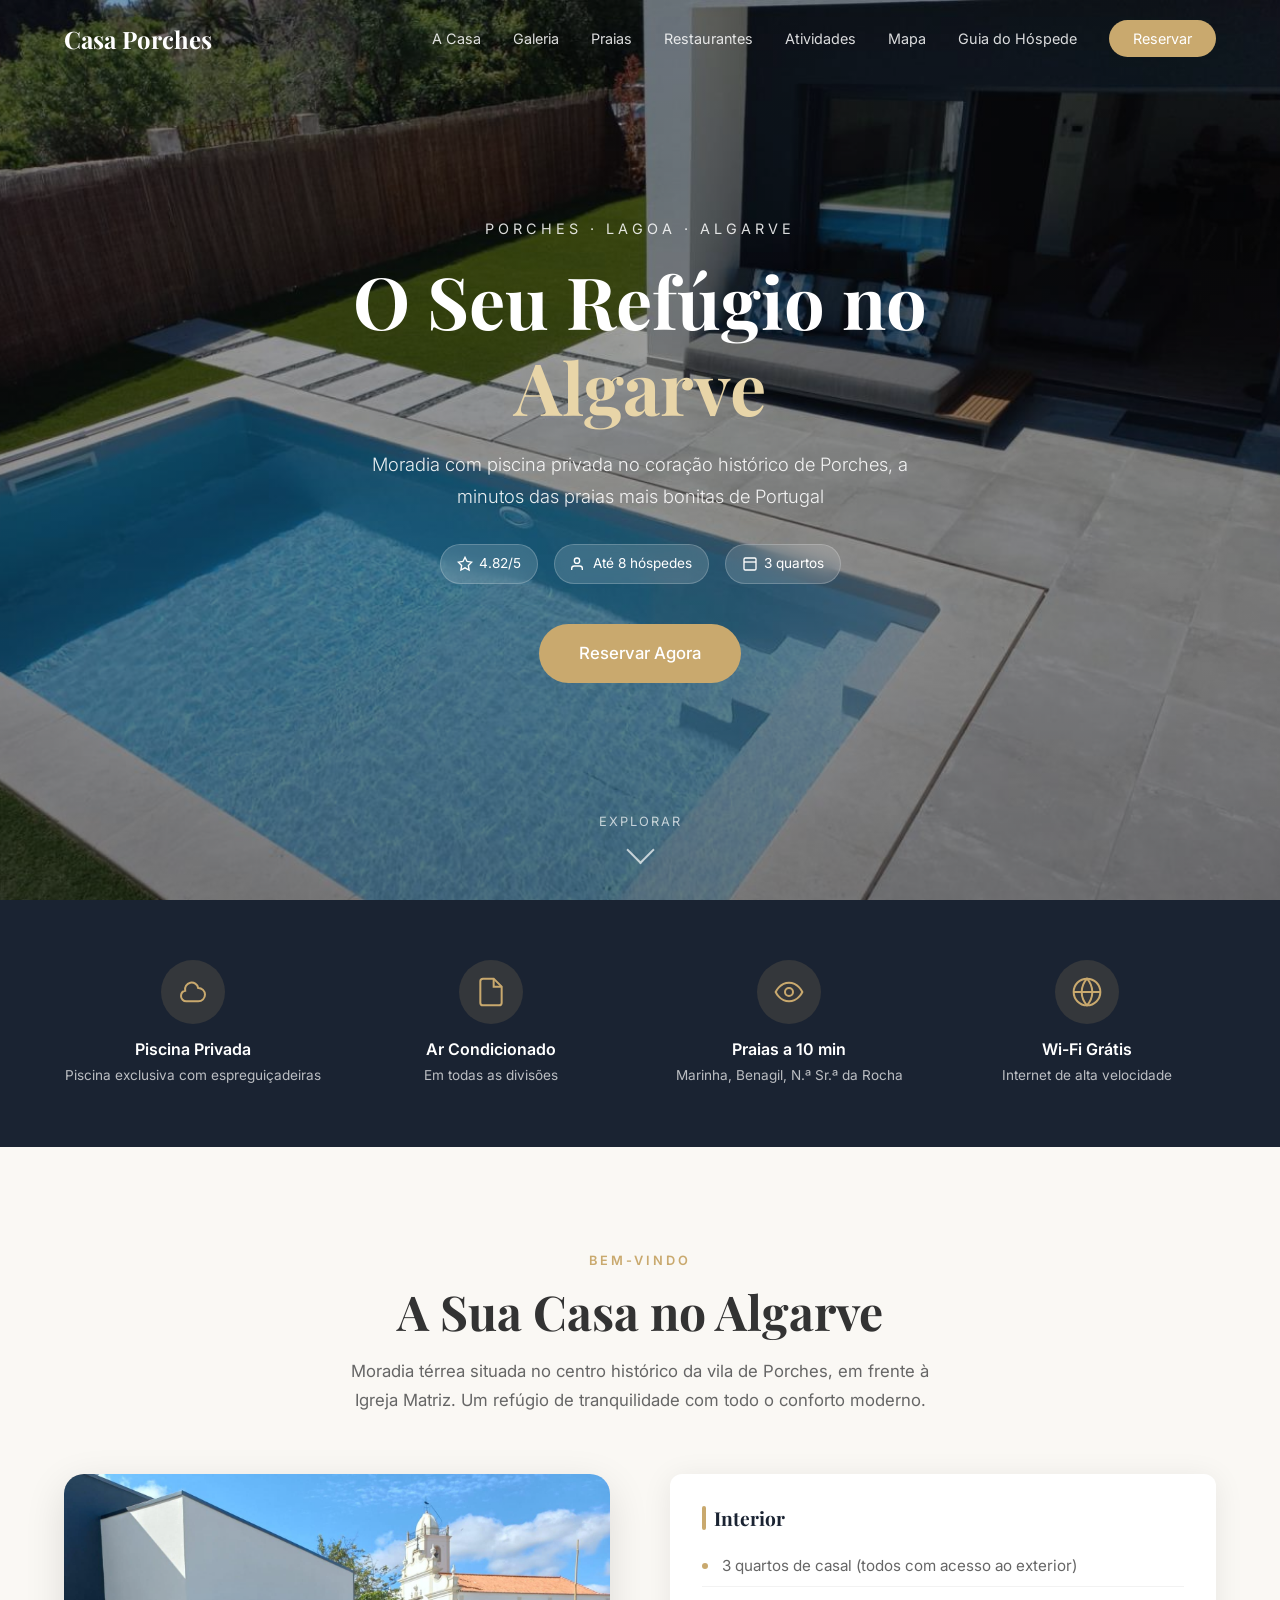
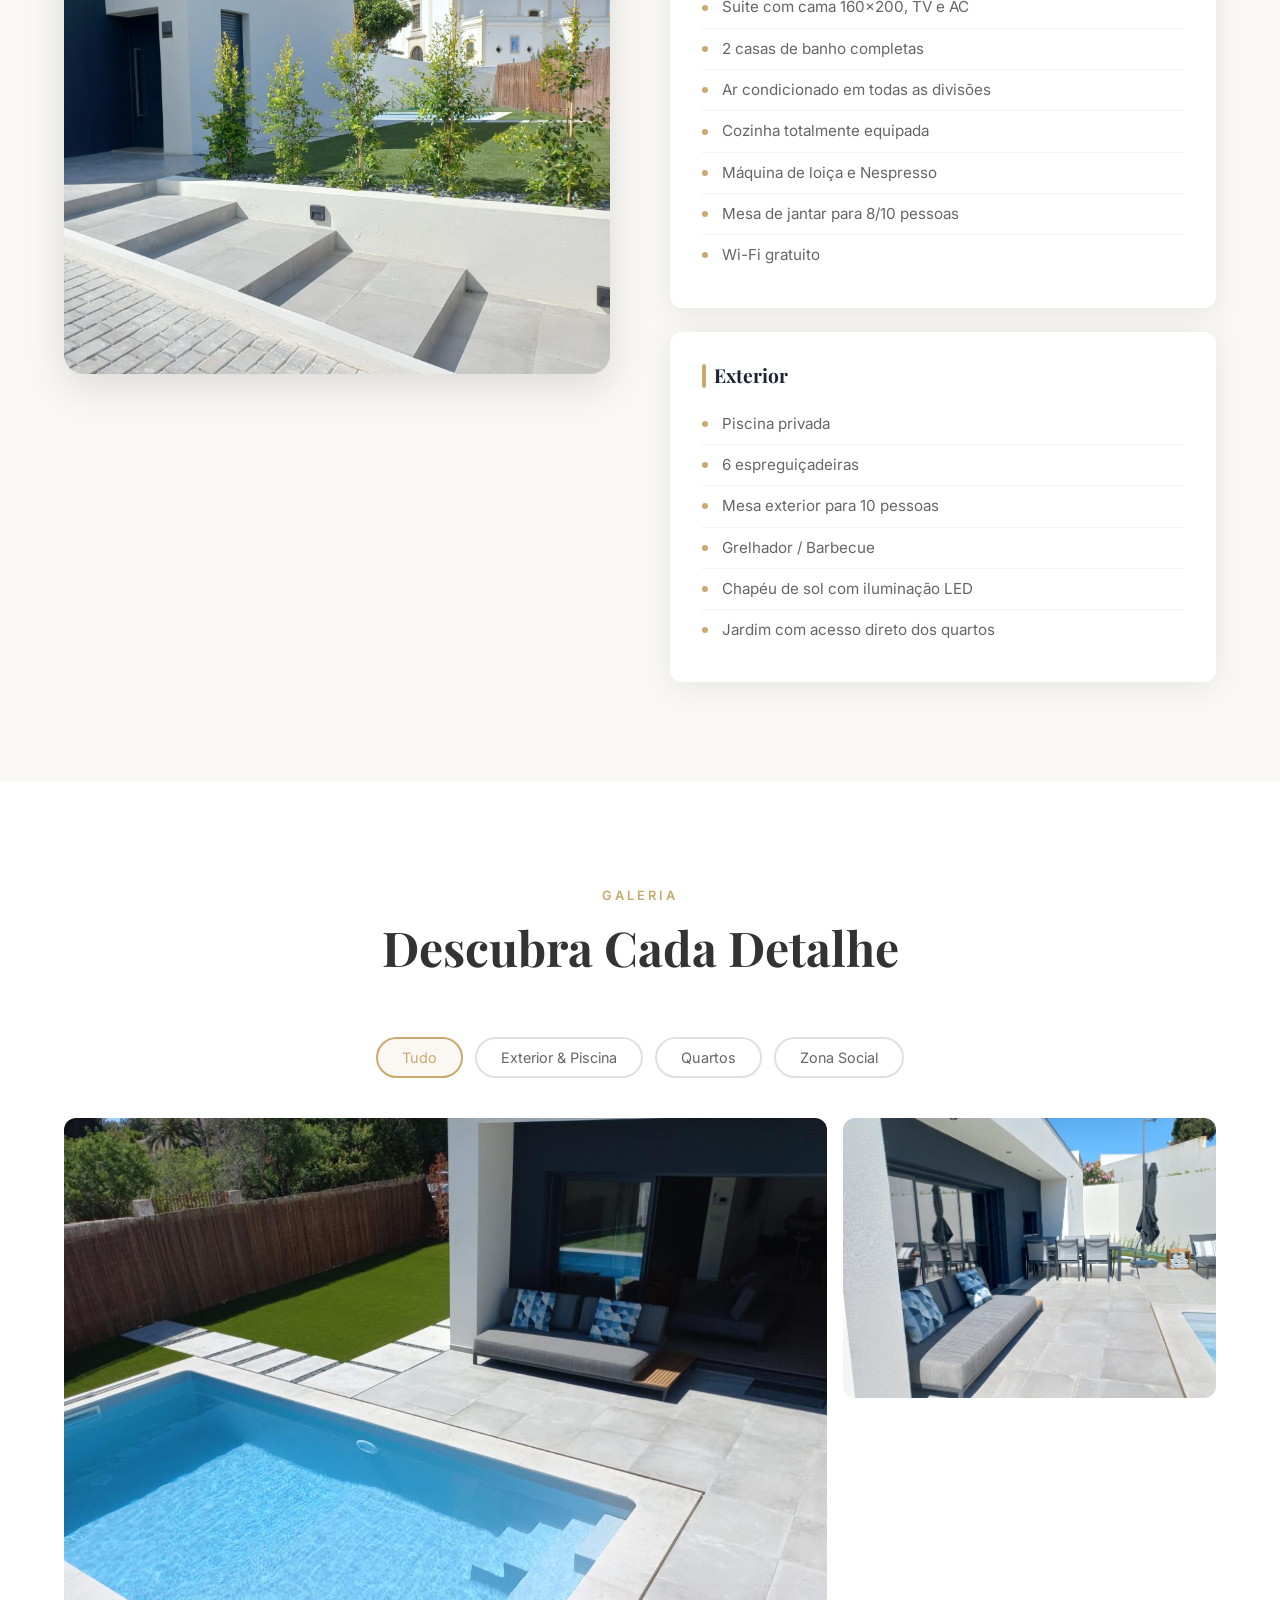
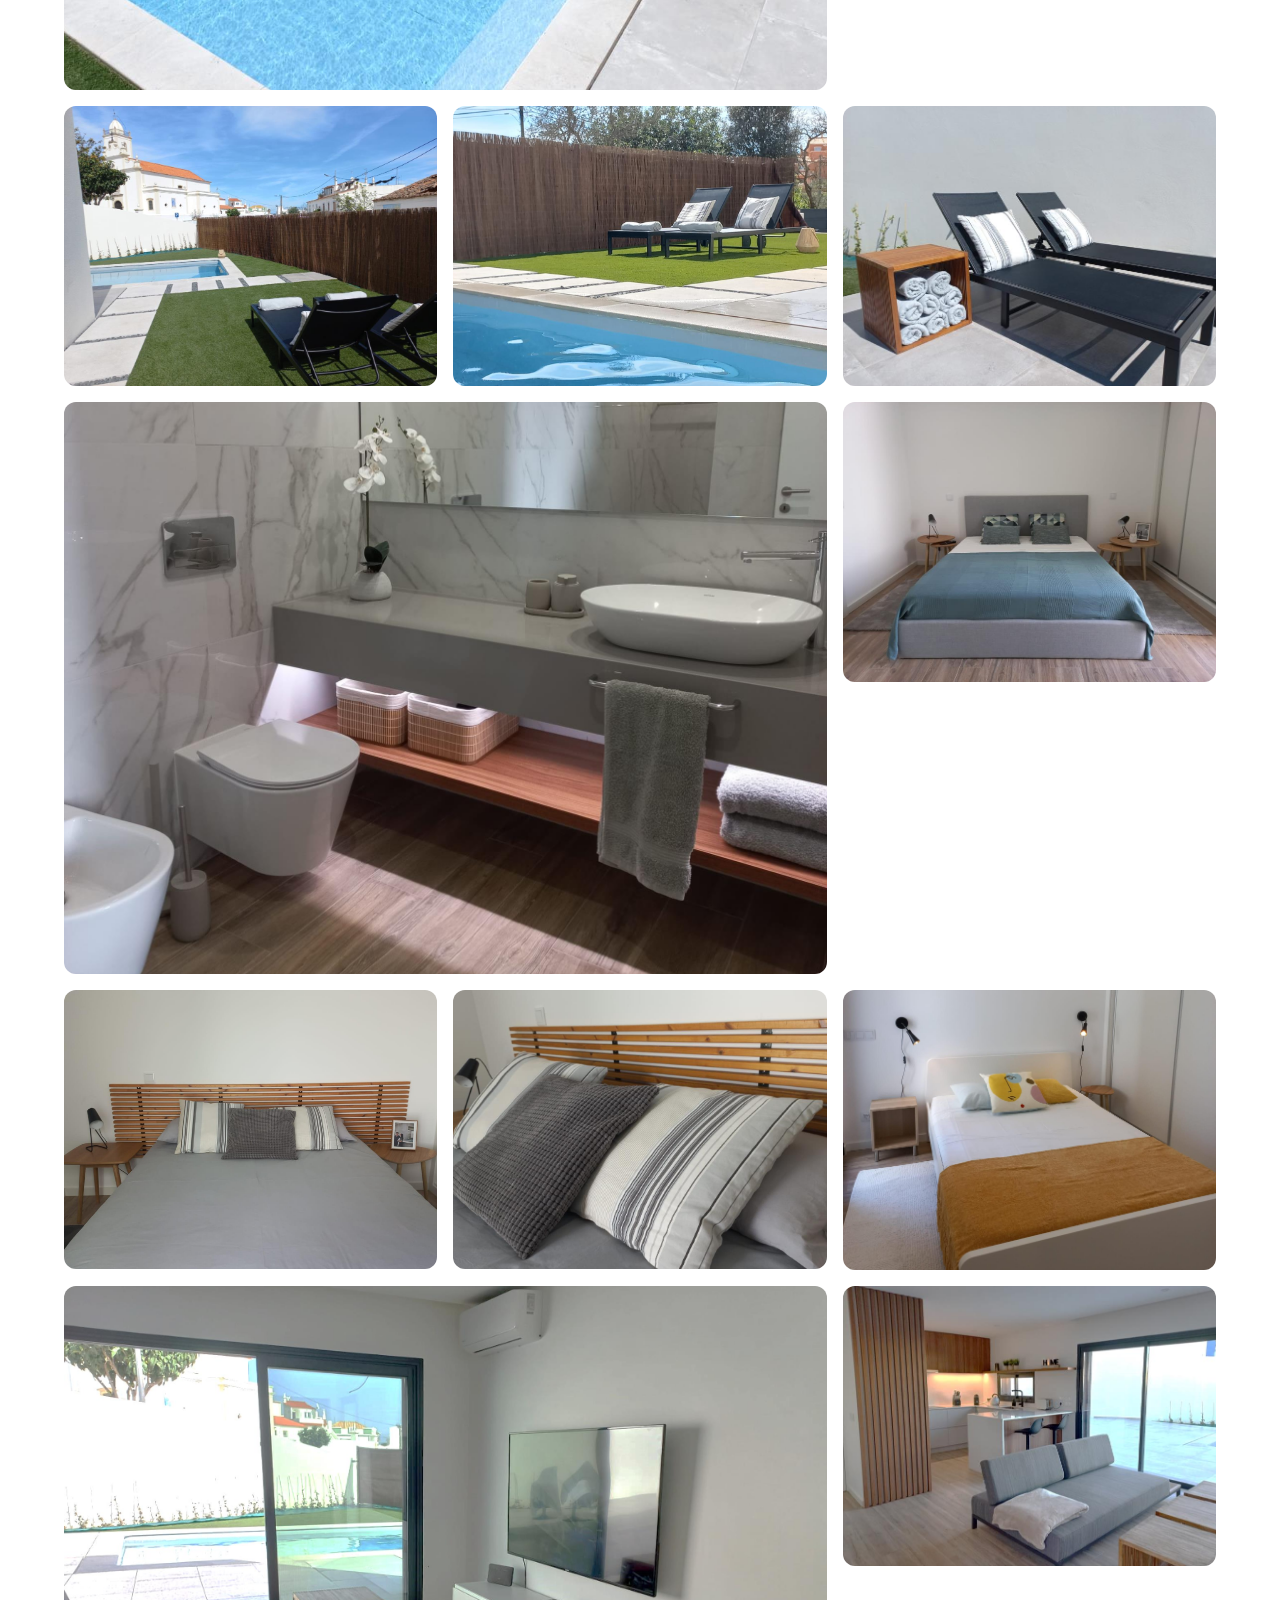
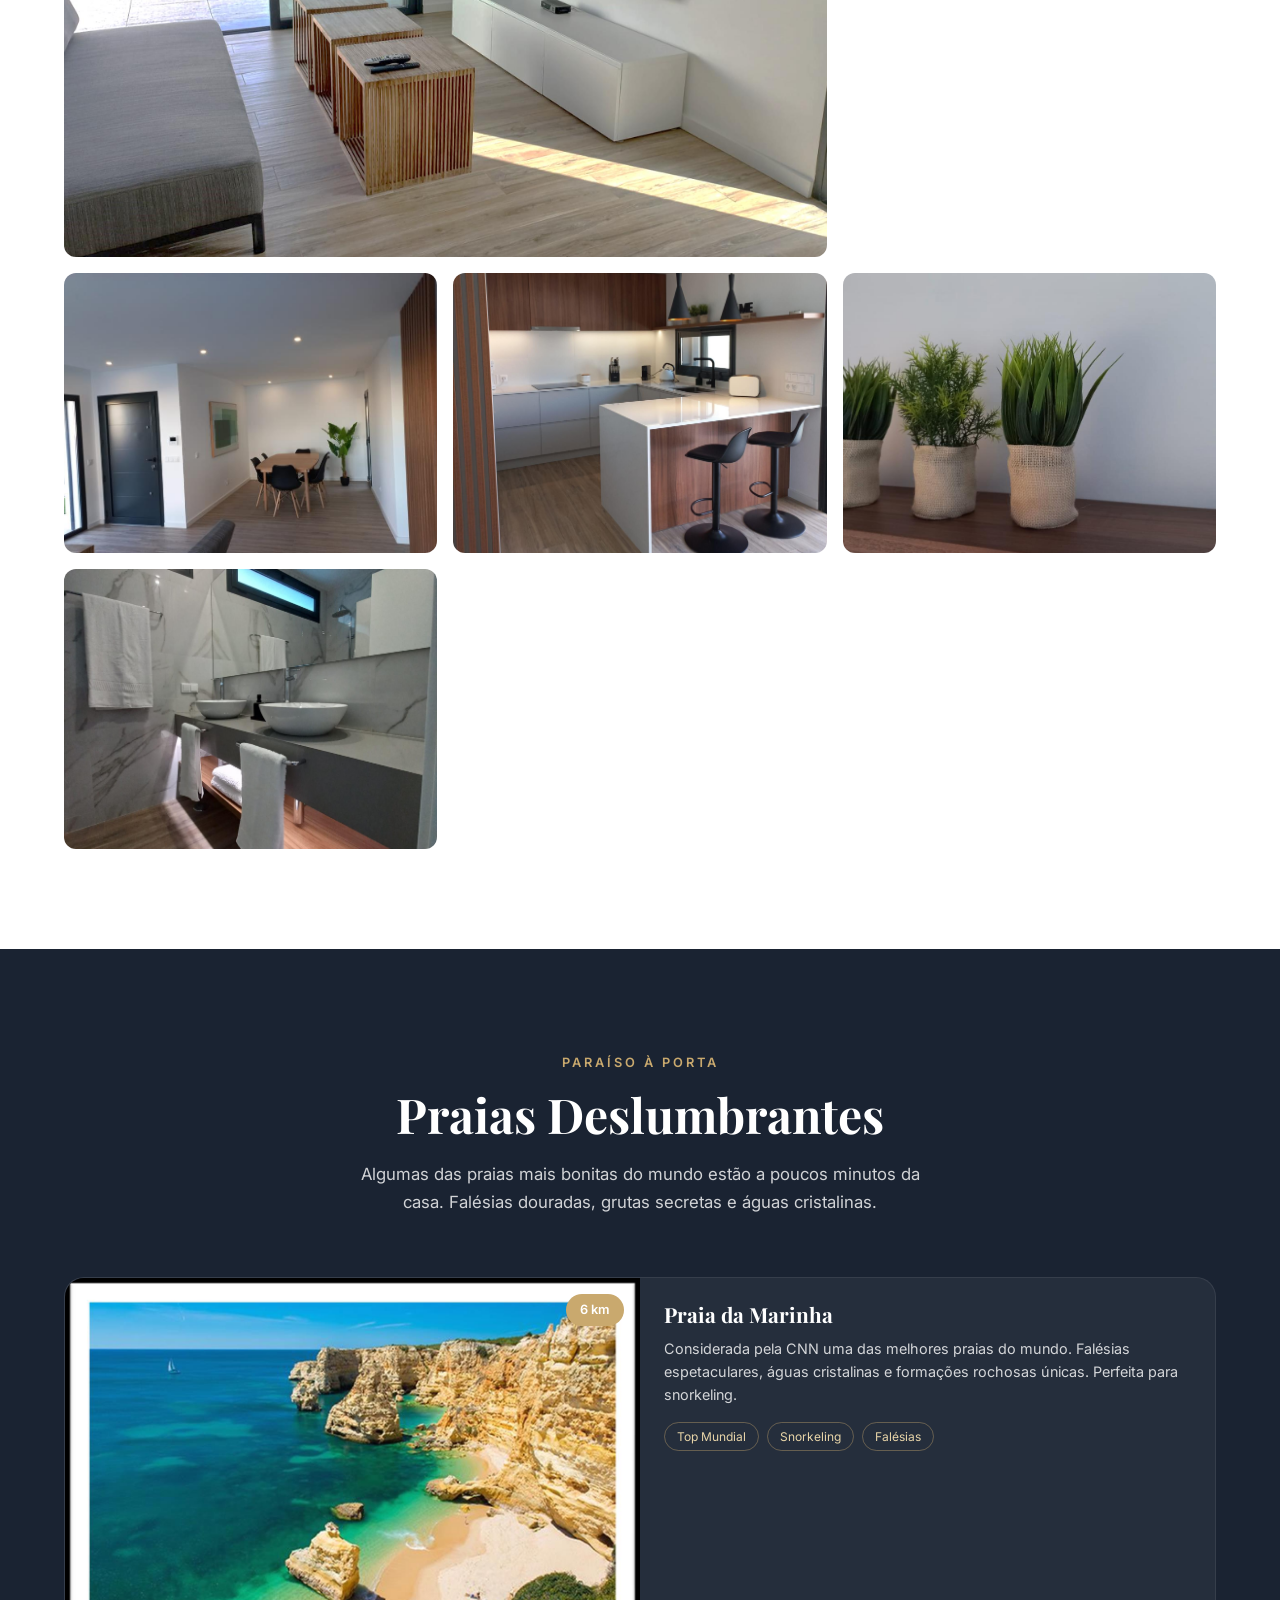
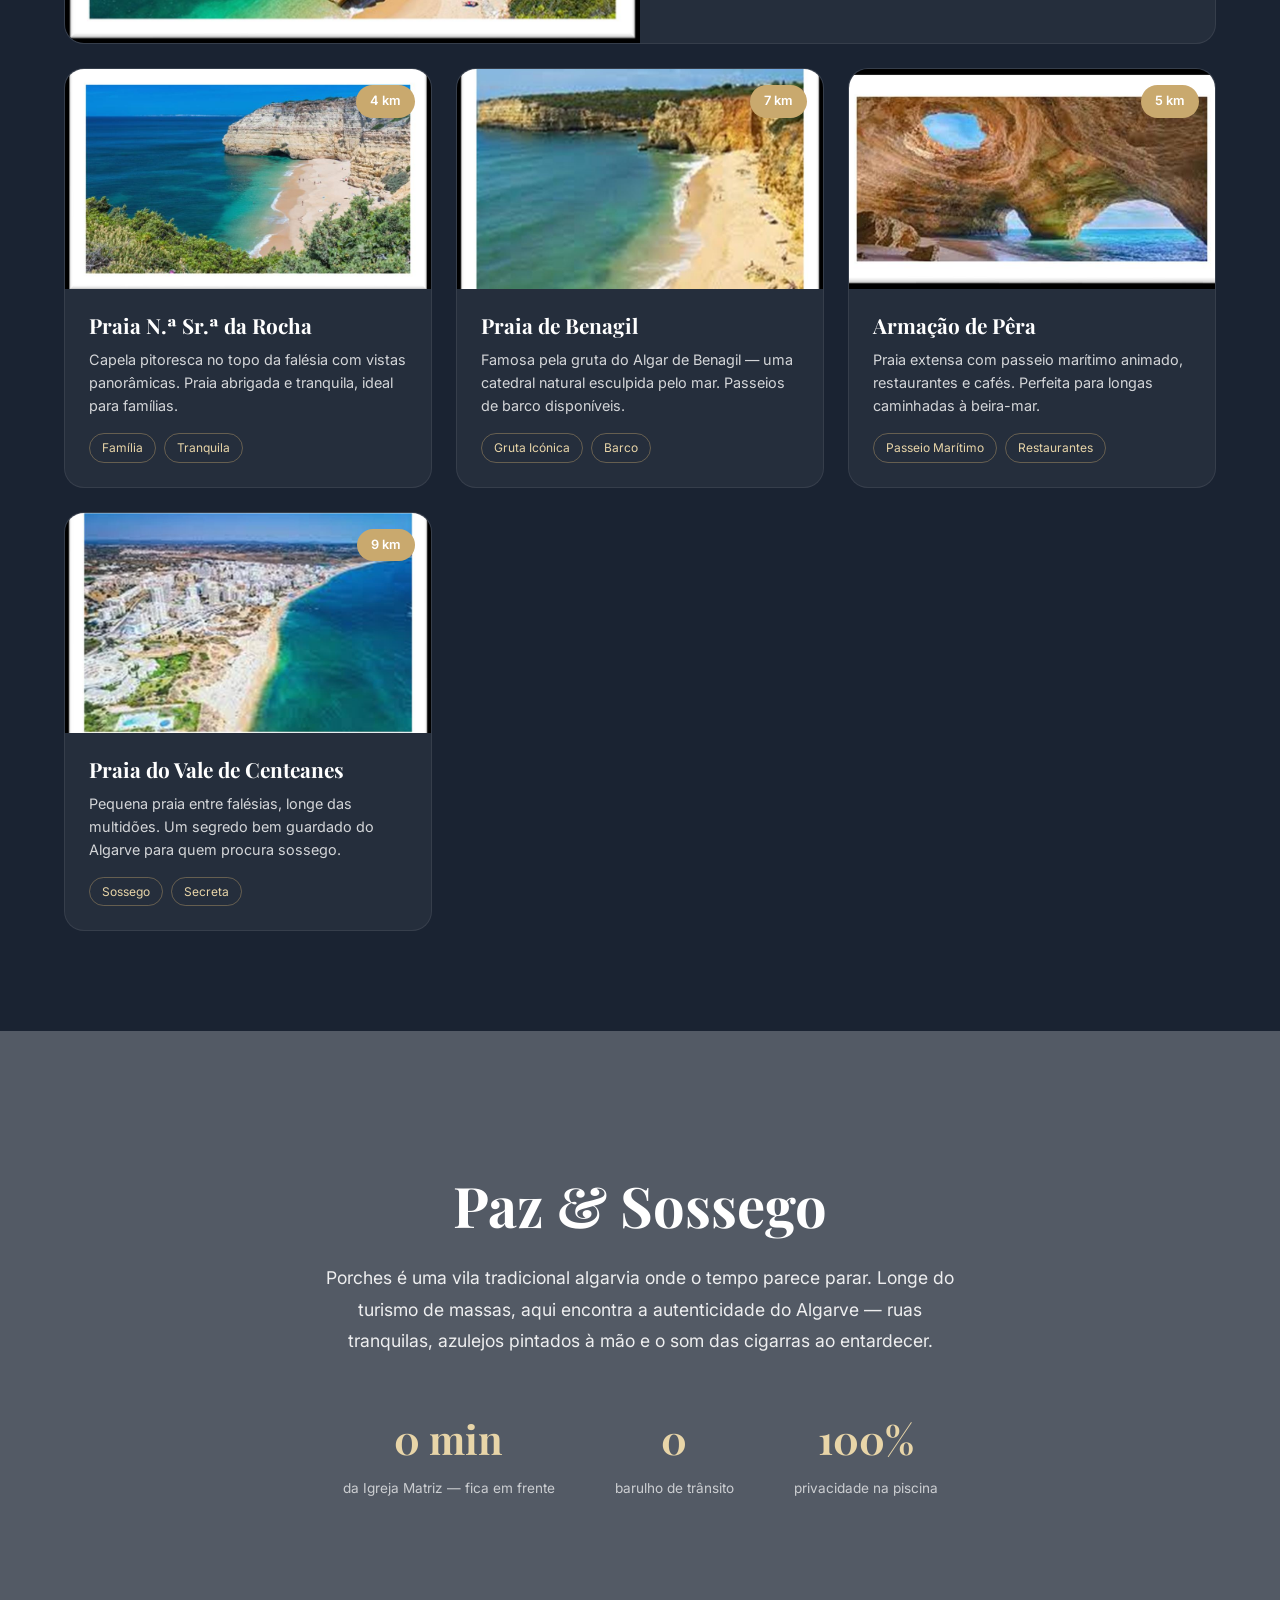
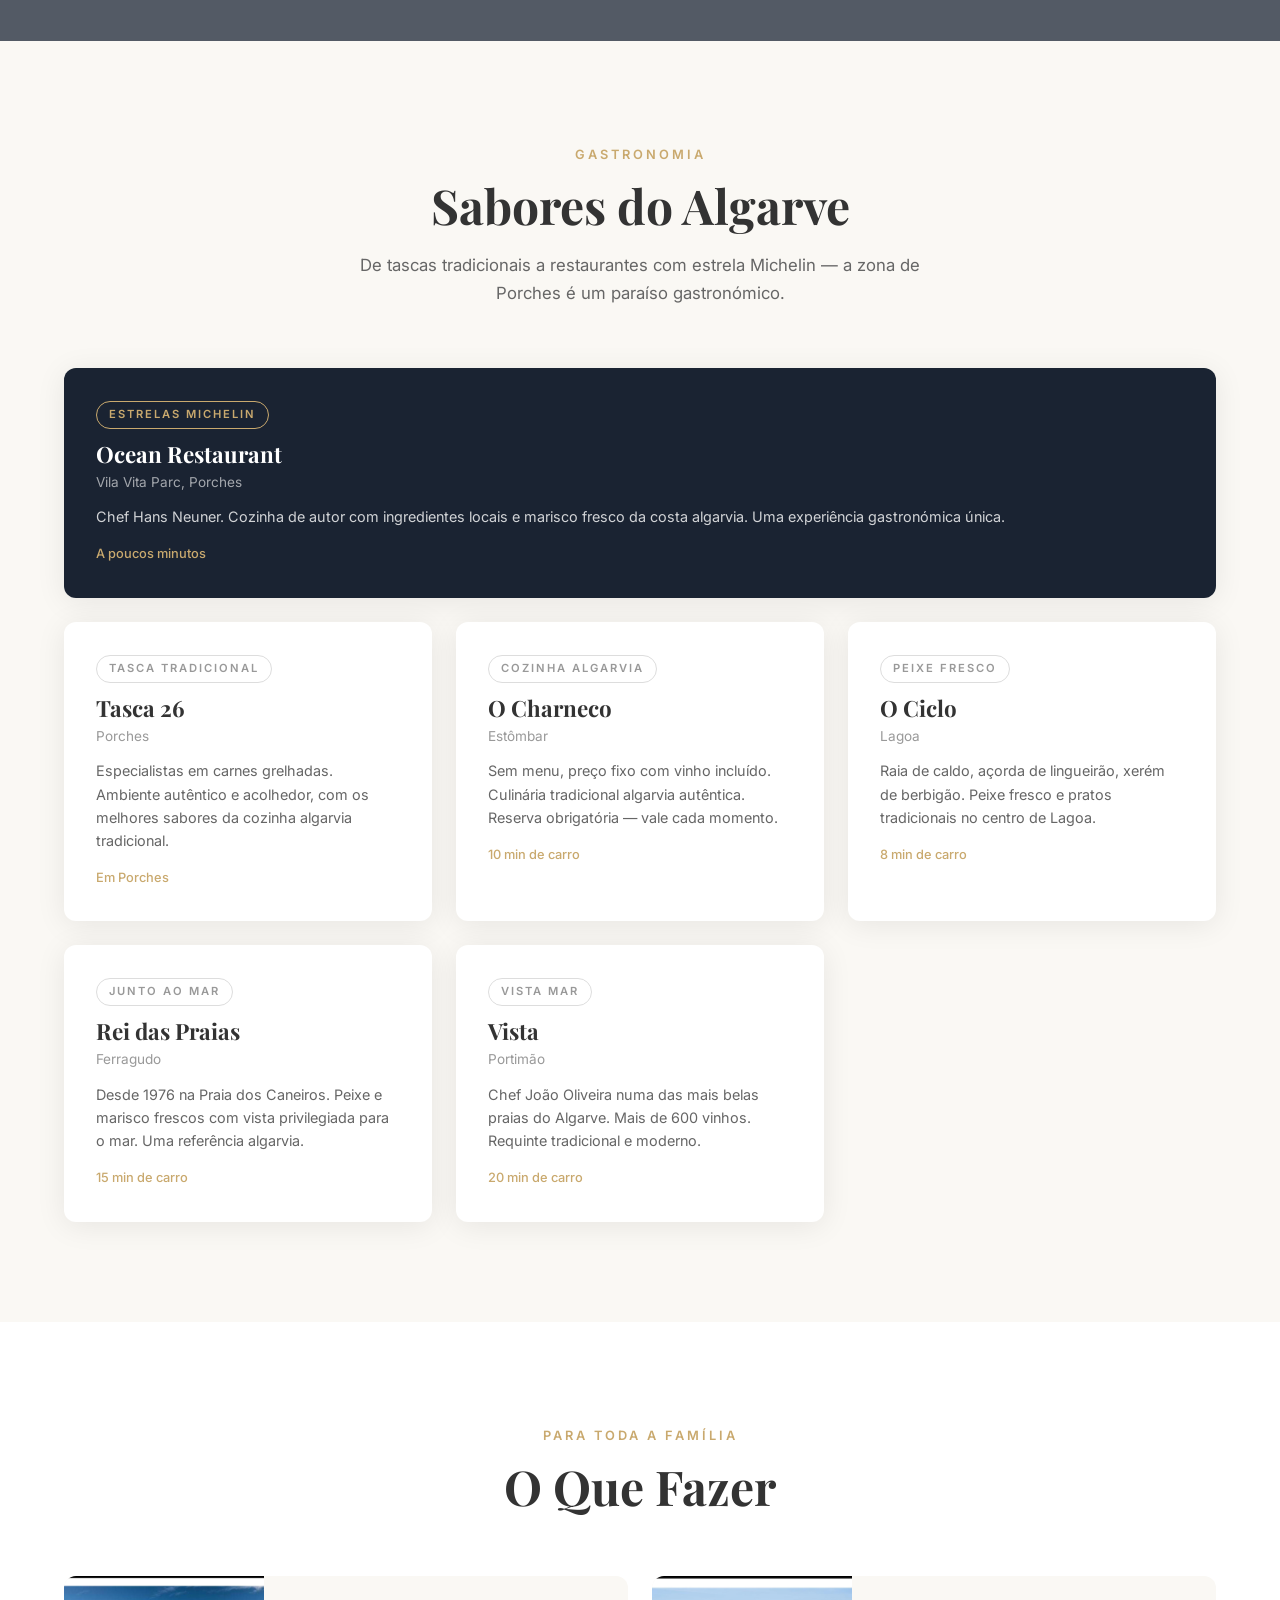
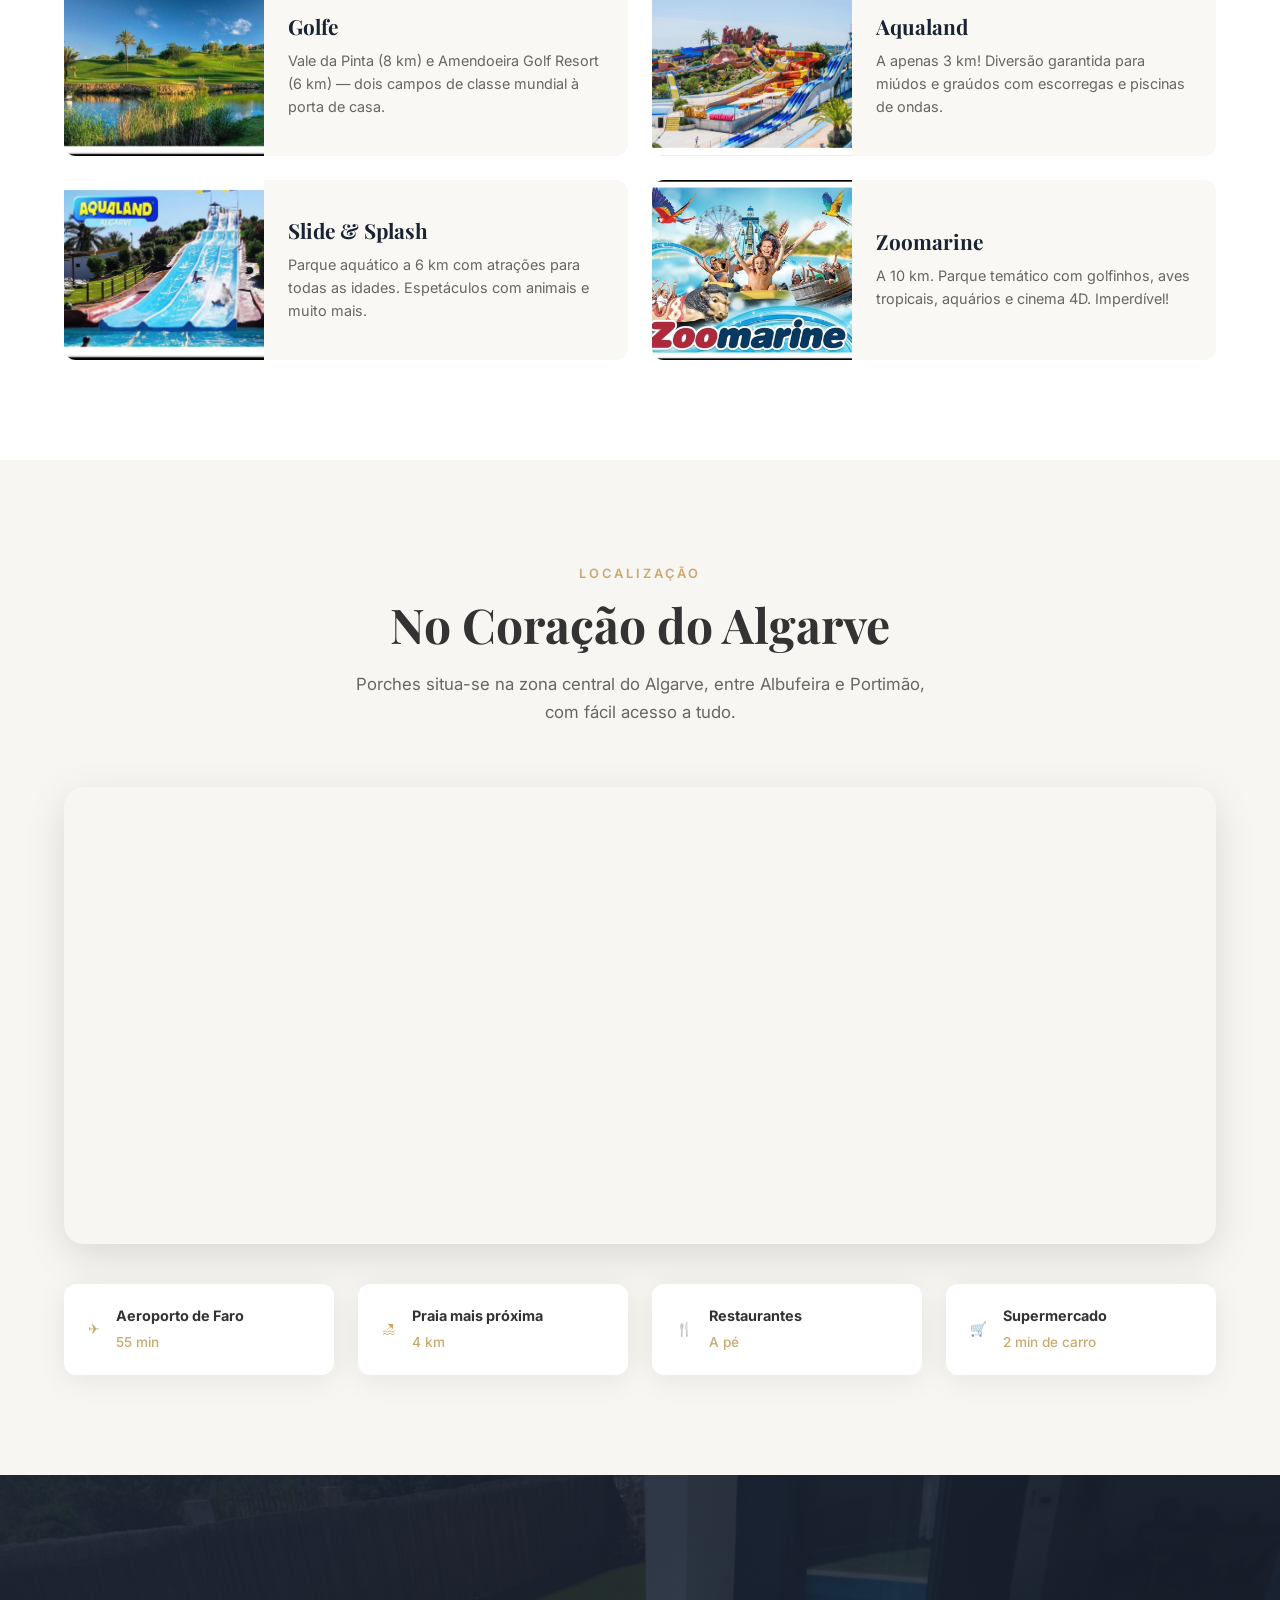
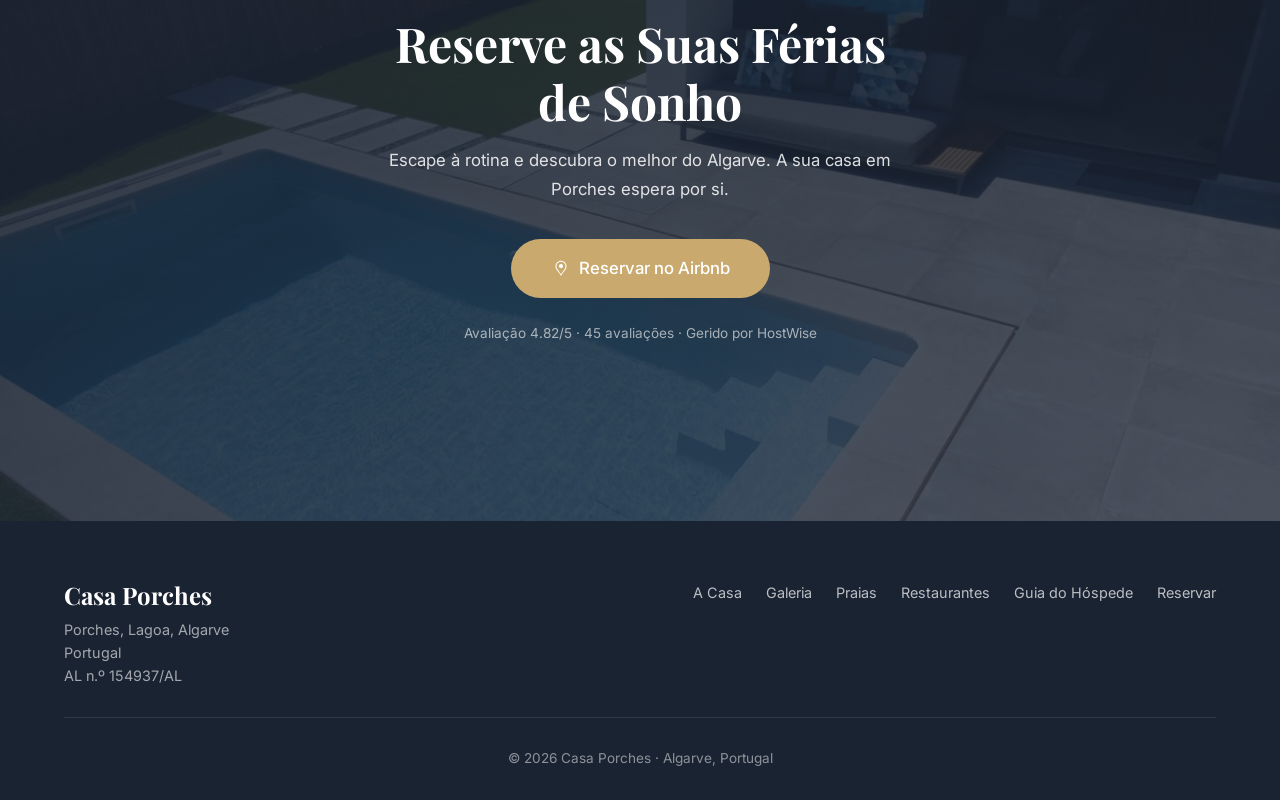
==== commit 07b9f749: "Adiciona ligação ao mapa no menu Co-Authored-By: Claude Opus 5.5 <noreply@anthropic.com>" ====
--- a/index.html
+++ b/index.html
@@ -24,6 +24,7 @@
                 <li><a href="#beaches">Praias</a></li>
                 <li><a href="#restaurants">Restaurantes</a></li>
                 <li><a href="#activities">Atividades</a></li>
+                <li><a href="guia.html#map">Mapa</a></li>
                 <li><a href="guia.html">Guia do Hóspede</a></li>
                 <li><a href="#booking" class="nav-cta">Reservar</a></li>
             </ul>
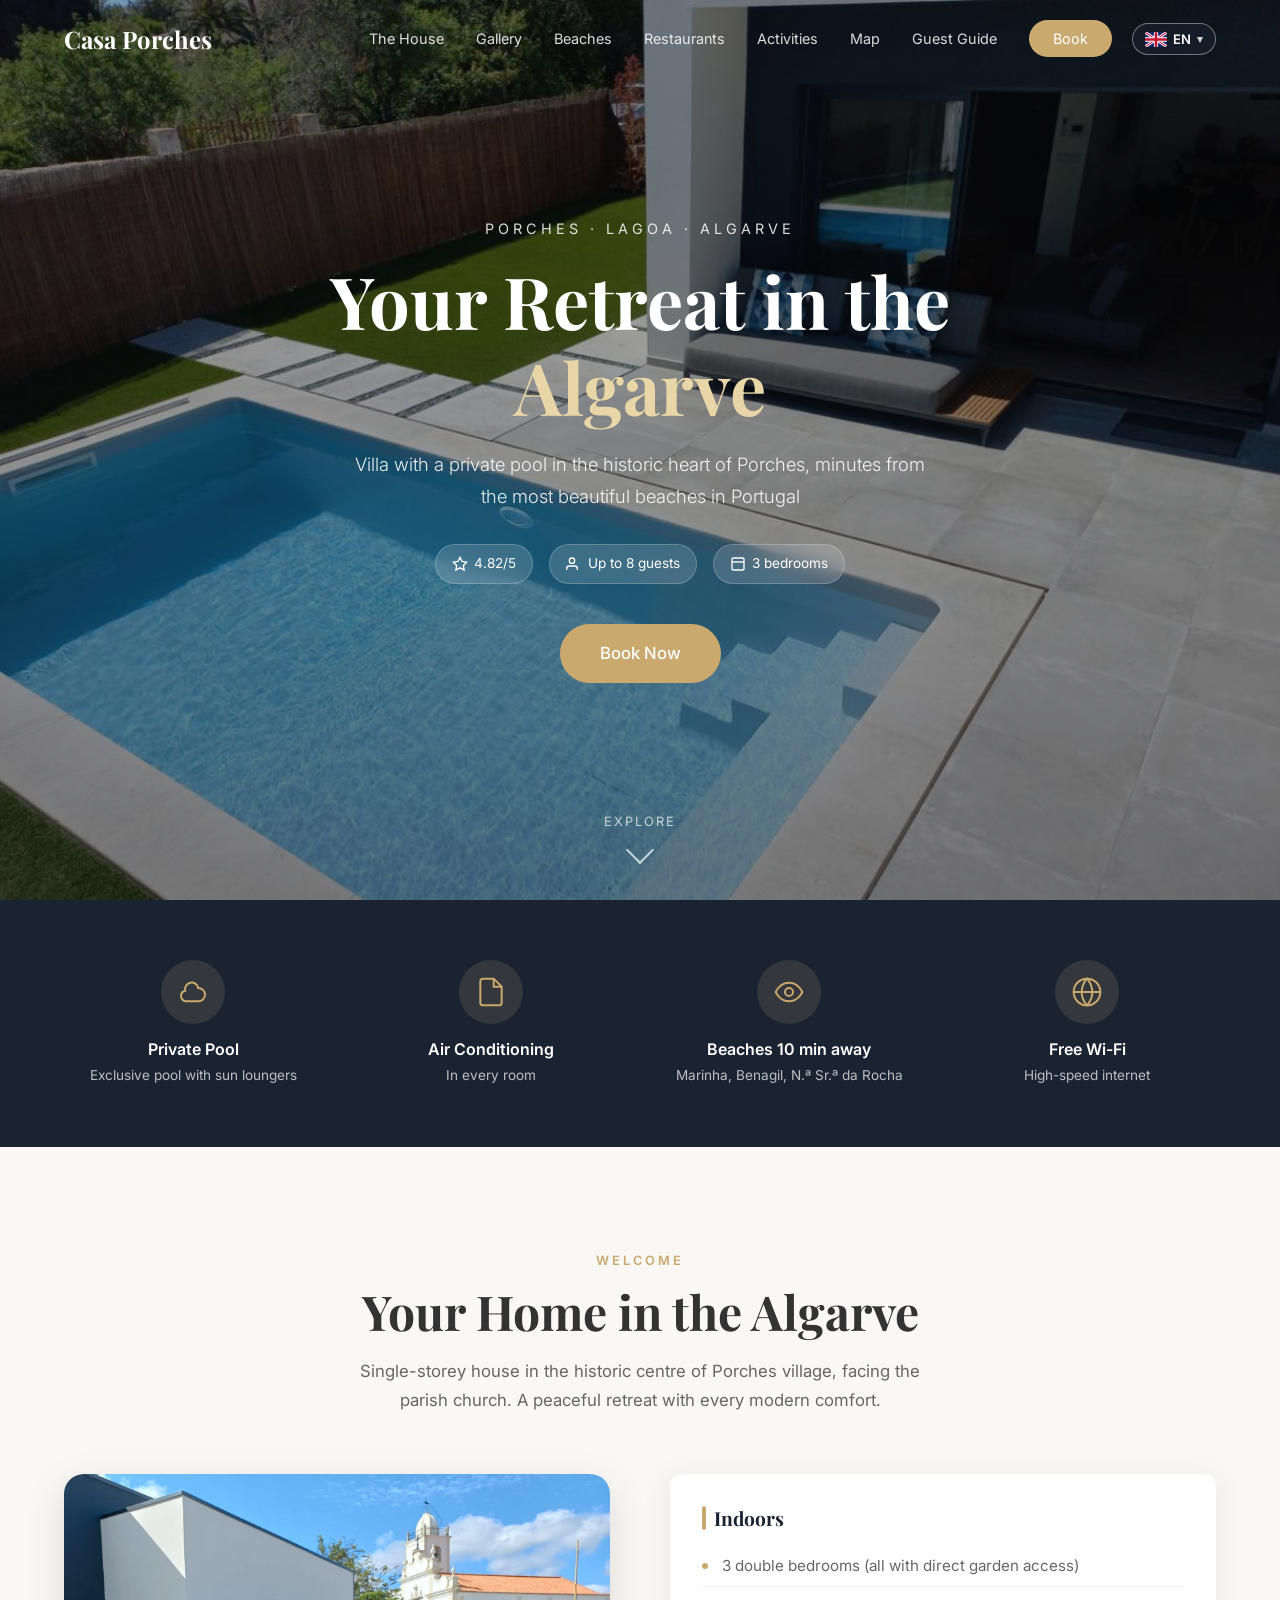
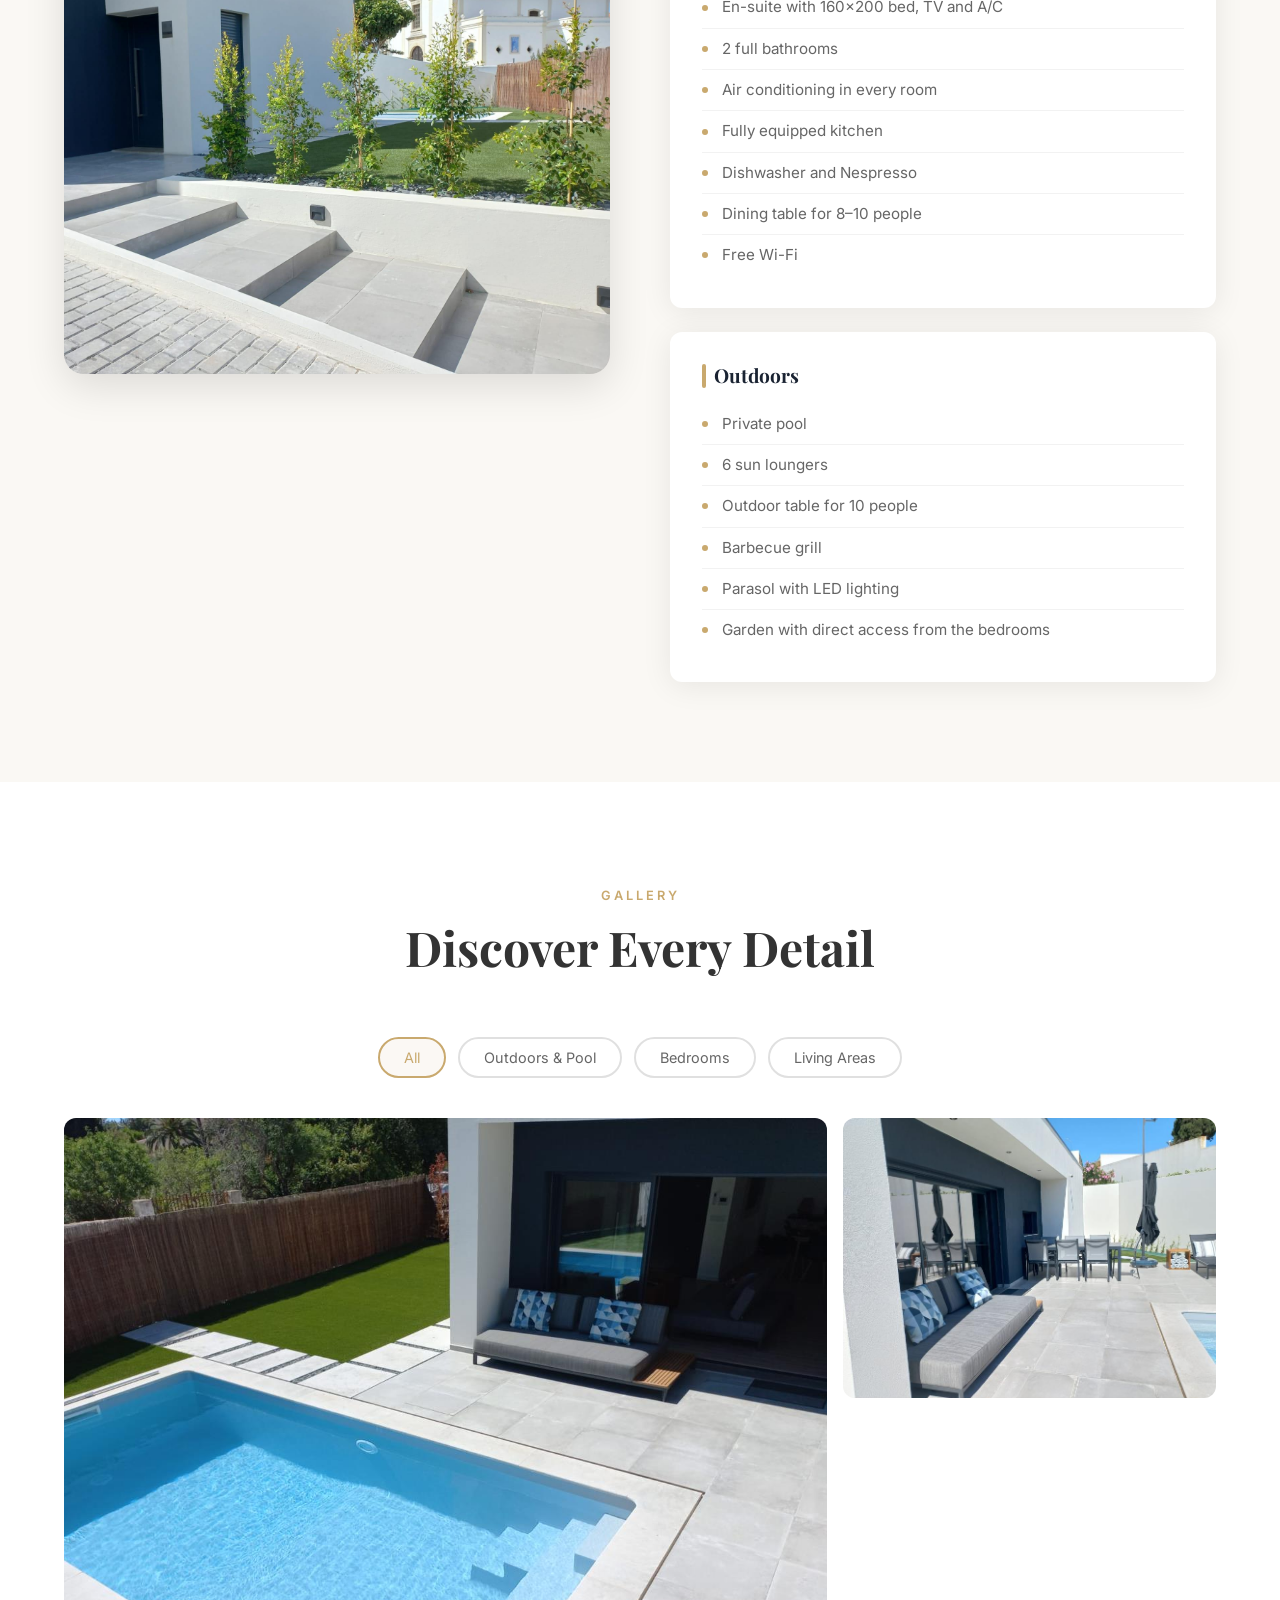
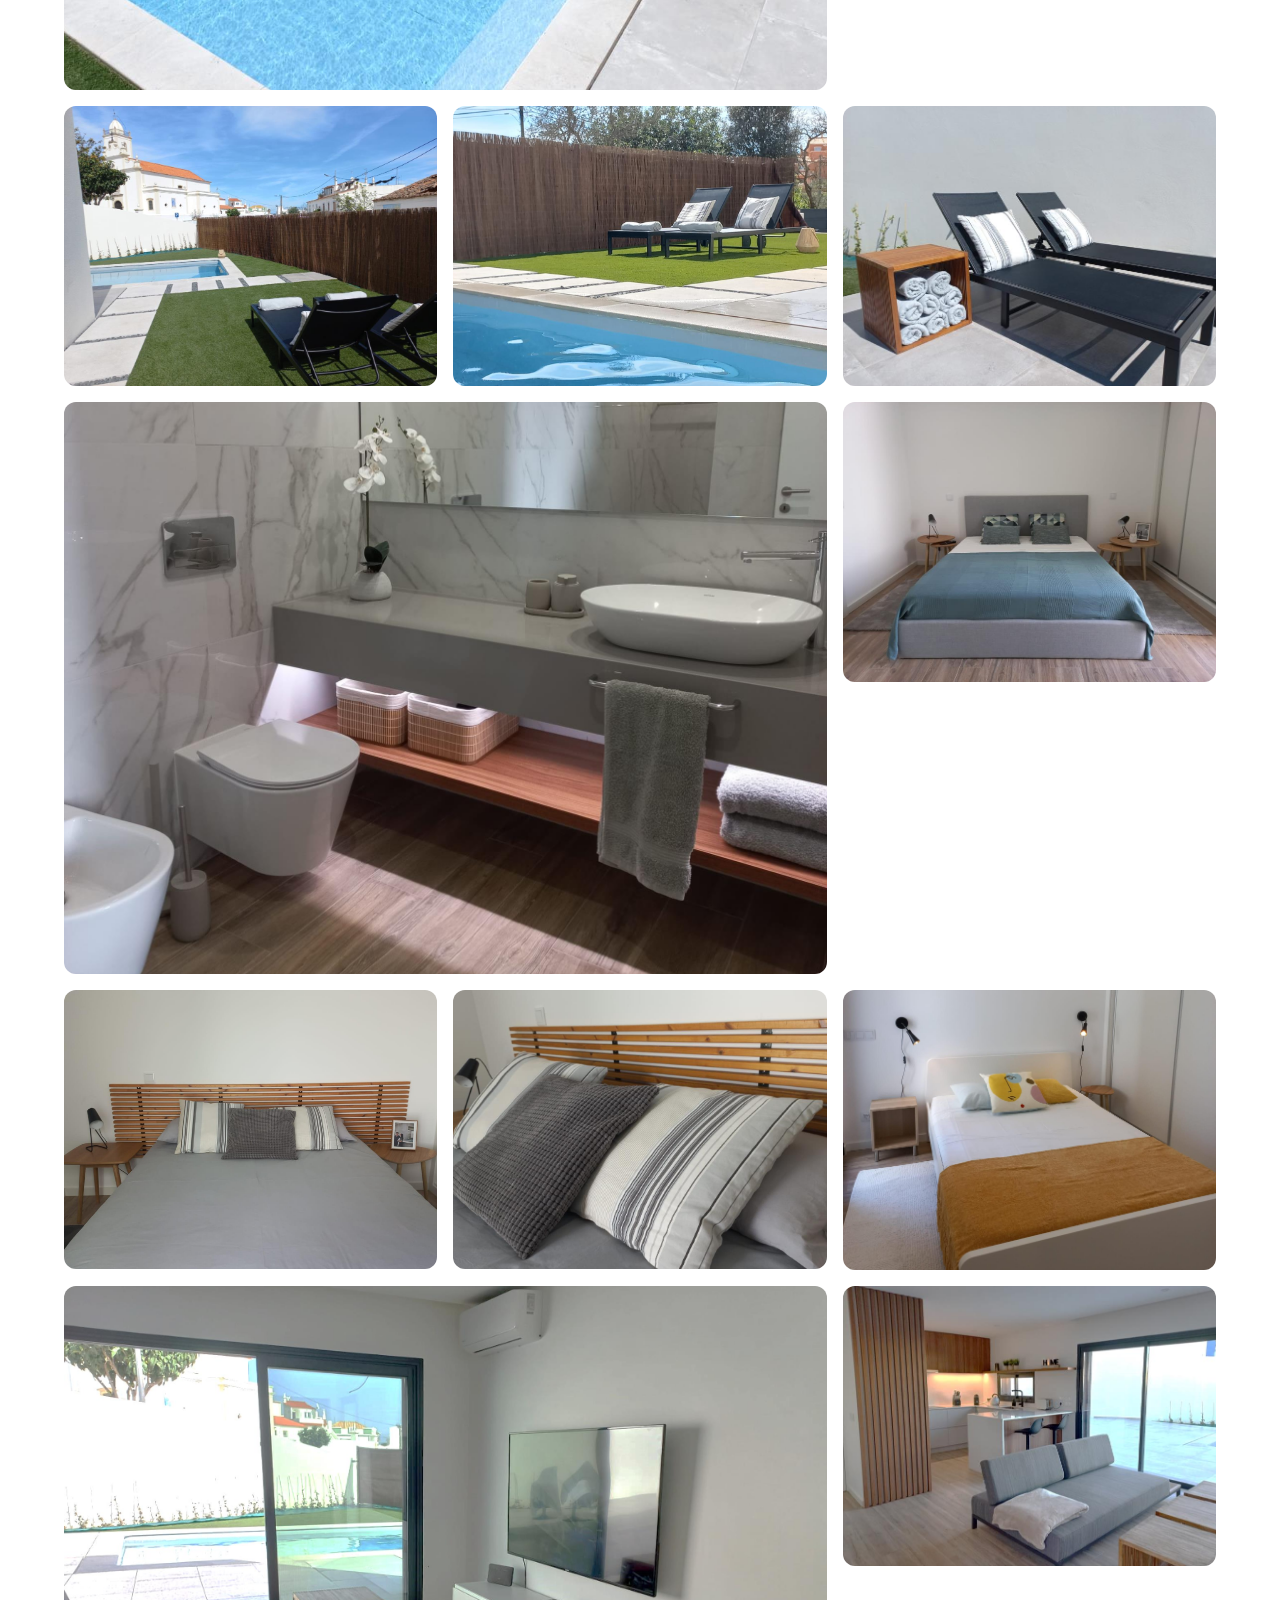
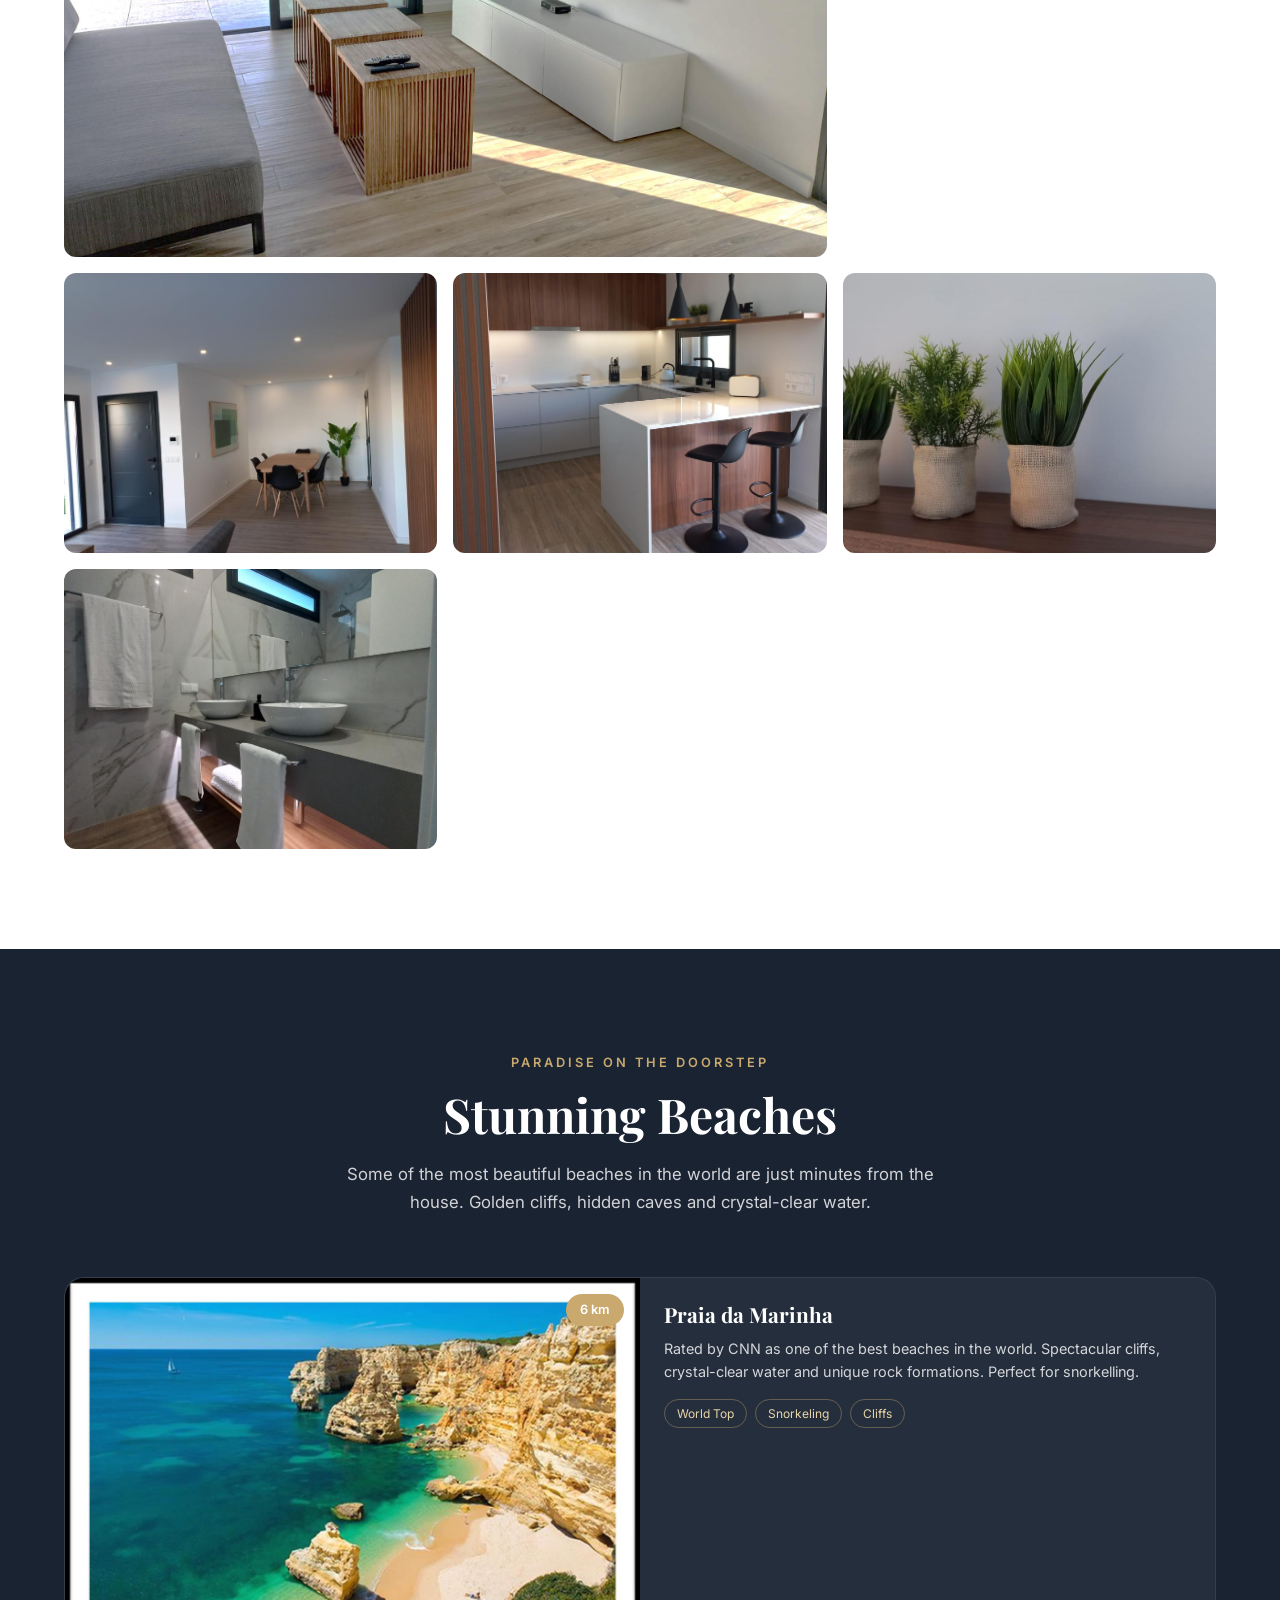
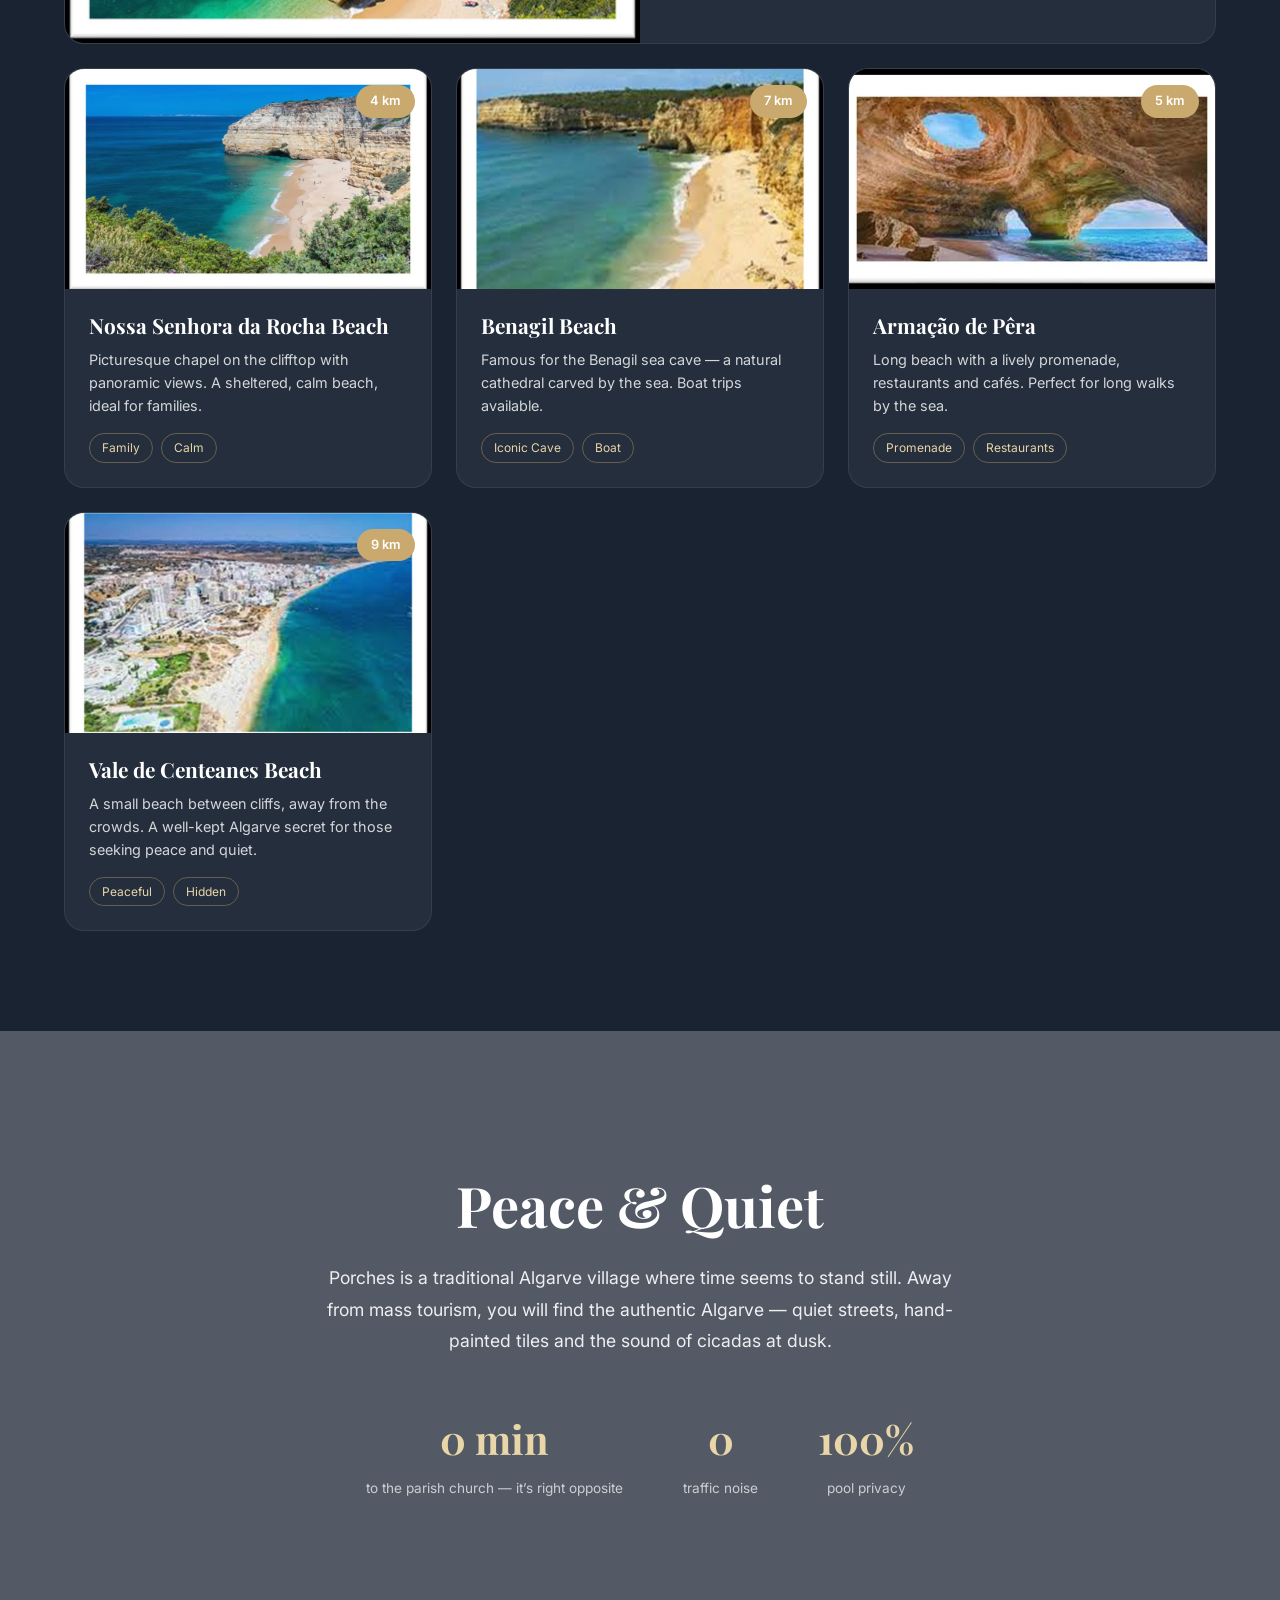
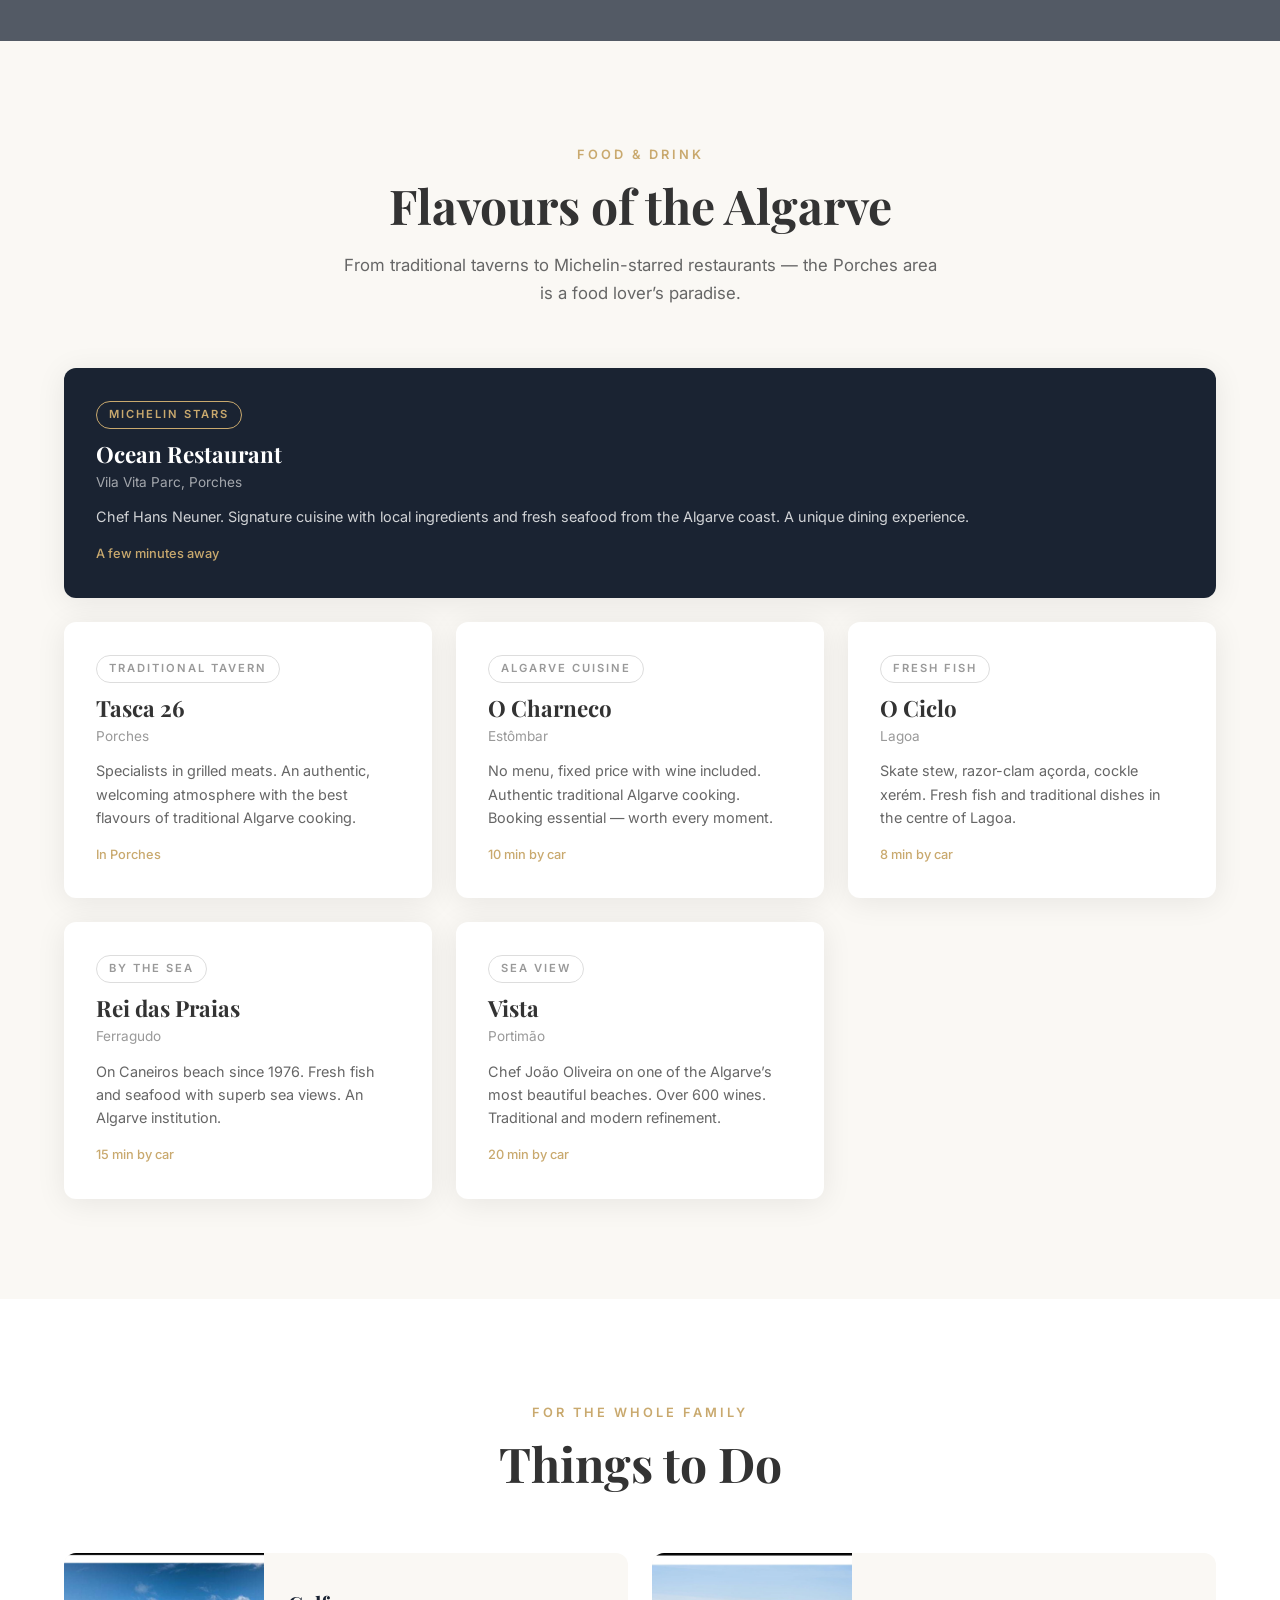
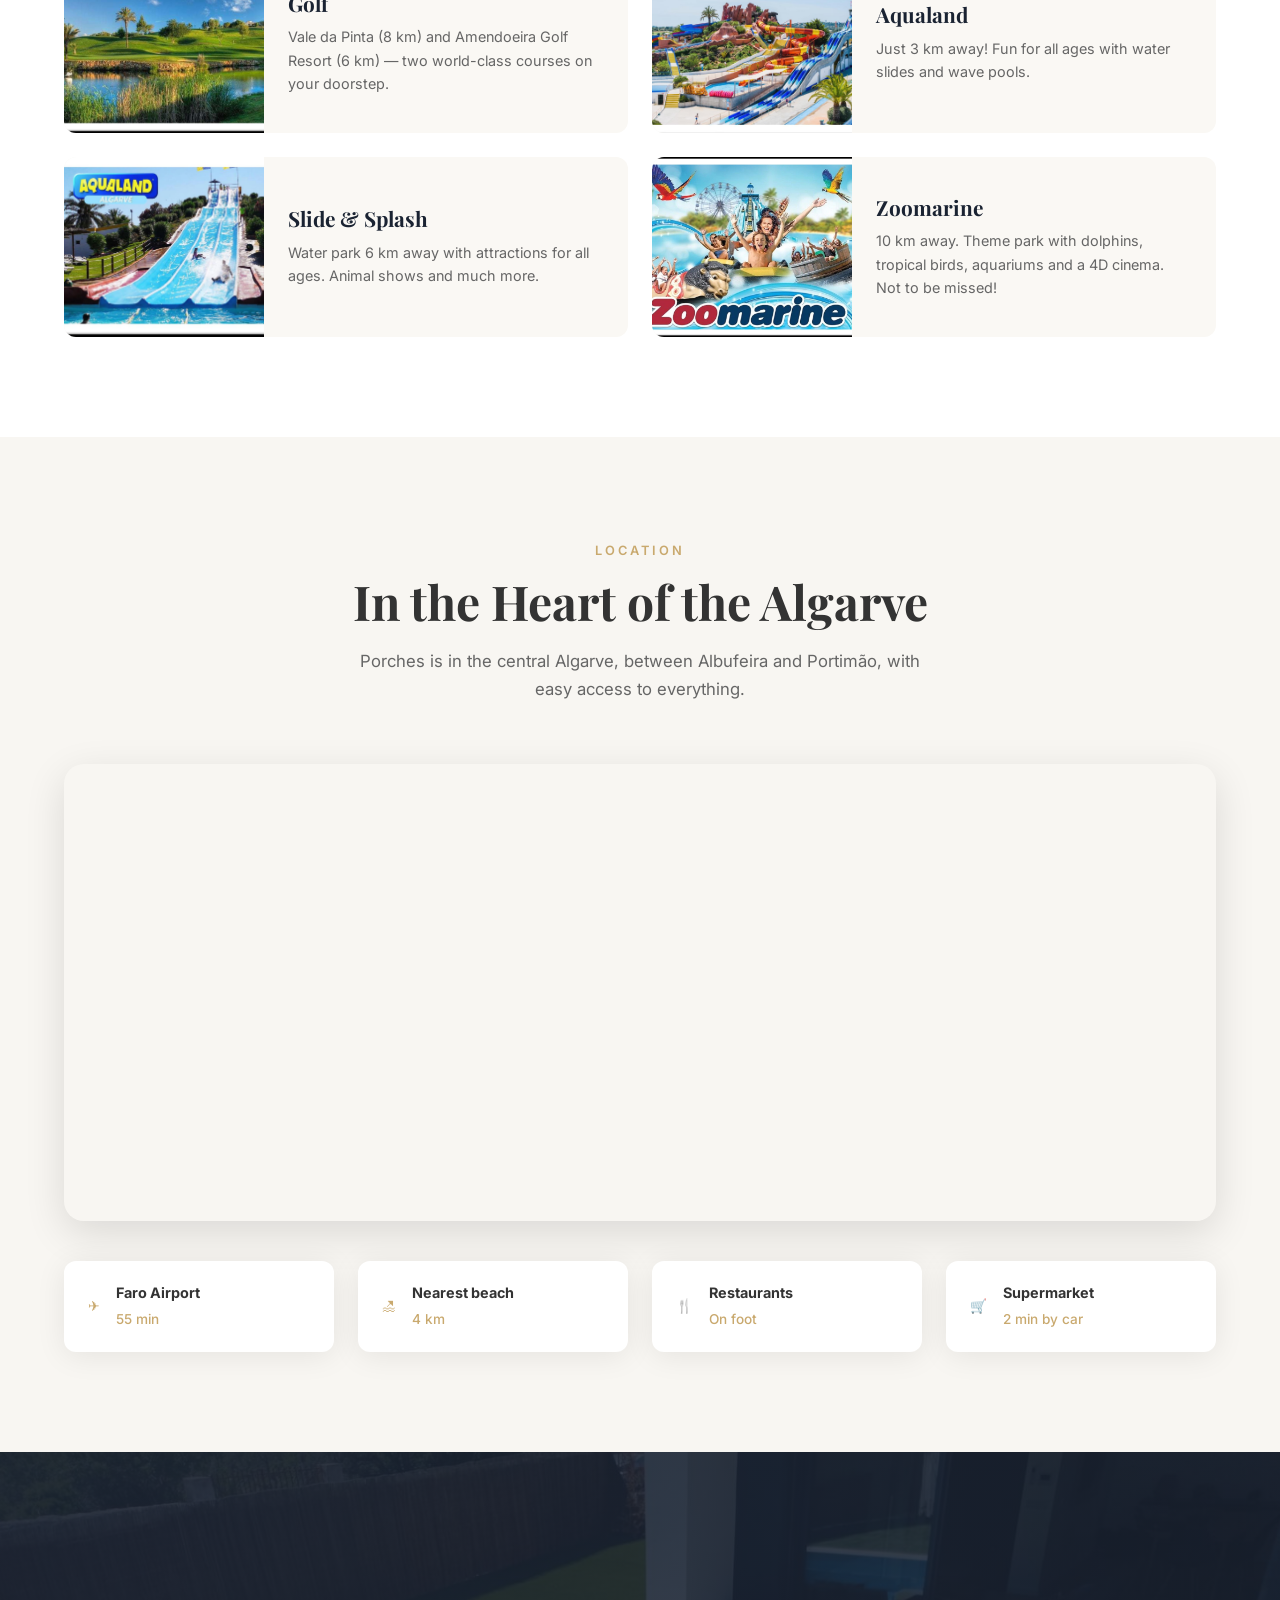
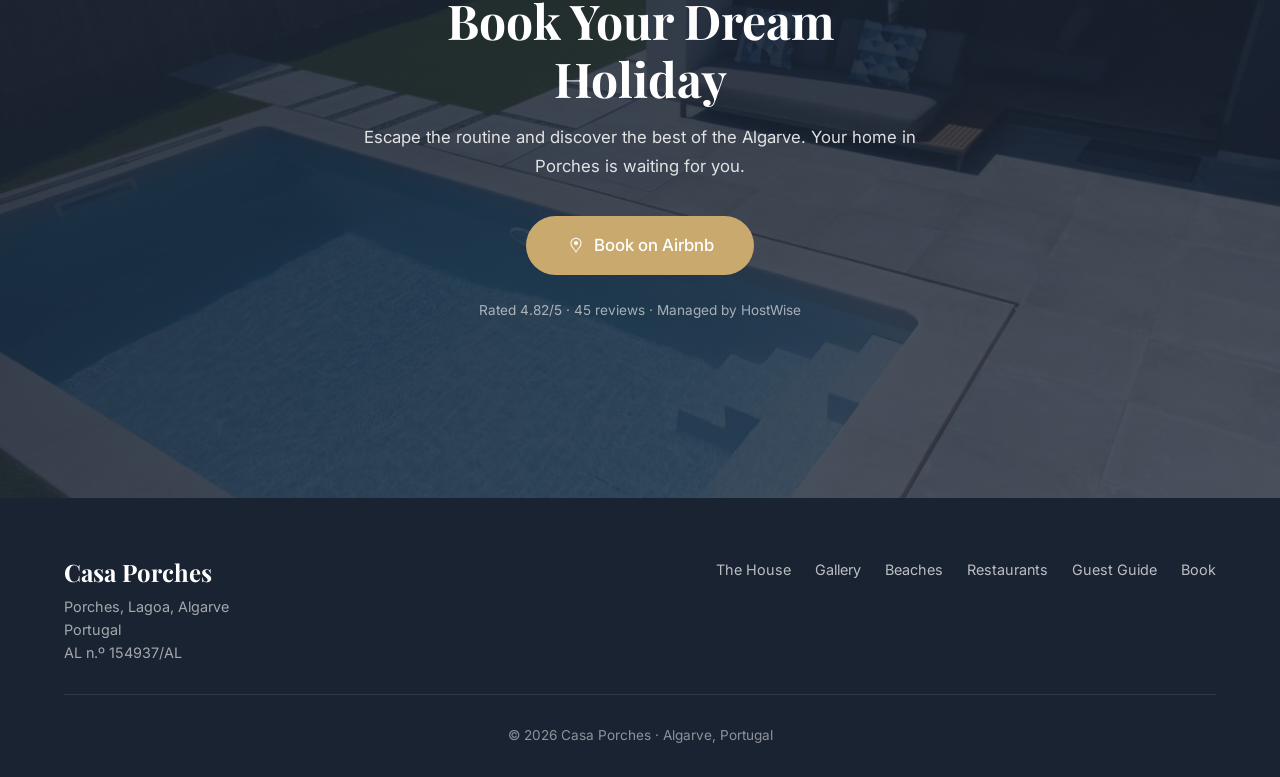
==== commit b375b3d4: "Página principal: seletor de línguas com bandeiras Co-Authored-By: Claude Opus 5.5 <noreply@anthropi" ====
--- a/index.html
+++ b/index.html
@@ -8,7 +8,29 @@
     <link rel="preconnect" href="https://fonts.googleapis.com">
     <link rel="preconnect" href="https://fonts.gstatic.com" crossorigin>
     <link href="https://fonts.googleapis.com/css2?family=Playfair+Display:wght@400;600;700&family=Inter:wght@300;400;500;600&display=swap" rel="stylesheet">
-    <link rel="stylesheet" href="style.css">
+    <link rel="stylesheet" href="style.css?v=2">
+    <style>
+    .nav-menu{margin-left:auto}
+    .lang-dd{position:relative;margin-left:20px}
+    .lang-btn{display:flex;align-items:center;gap:6px;background:rgba(26,35,50,.55);color:#fff;border:1px solid rgba(255,255,255,.4);border-radius:999px;padding:7px 12px;font:600 .82rem 'Inter',sans-serif;cursor:pointer}
+    .navbar.scrolled .lang-btn{background:#fff;color:var(--navy);border-color:#e3dccd}
+    .lang-btn svg,.lang-menu svg{width:22px;height:15px;border-radius:2px;box-shadow:0 0 0 1px rgba(0,0,0,.12);flex:none}
+    .lang-btn .car{font-size:.7rem;opacity:.8}
+    .lang-menu{display:none;position:absolute;right:0;top:calc(100% + 8px);background:#fff;border-radius:12px;box-shadow:0 12px 40px rgba(0,0,0,.18);padding:6px;min-width:170px;z-index:1100}
+    .lang-menu.open{display:block}
+    .lang-menu button{display:flex;align-items:center;gap:10px;width:100%;border:0;background:none;padding:9px 12px;border-radius:8px;font:500 .92rem 'Inter',sans-serif;color:var(--navy);cursor:pointer;text-align:left}
+    .lang-menu button:hover{background:var(--cream)}
+    .lang-menu button.on{background:#f3ece0;font-weight:600}
+    @media (max-width:1200px){.nav-menu{gap:20px}.nav-menu a{font-size:.85rem}}
+    @media (max-width:1024px){
+      .nav-menu{display:none;position:absolute;top:100%;left:0;width:100%;background:var(--white);flex-direction:column;padding:24px;gap:16px;box-shadow:var(--shadow-lg)}
+      .nav-menu.active{display:flex}
+      .nav-menu a{color:var(--text) !important}
+      .nav-toggle{display:flex}
+      .lang-dd{margin-left:auto;margin-right:14px;order:2}
+      .nav-toggle{order:3}
+    }
+    </style>
 </head>
 <body>
     <!-- Navigation -->
@@ -28,6 +50,10 @@
                 <li><a href="guia.html">Guia do Hóspede</a></li>
                 <li><a href="#booking" class="nav-cta">Reservar</a></li>
             </ul>
+            <div class="lang-dd" id="langDD">
+                <button class="lang-btn" id="langBtn" aria-haspopup="true" aria-expanded="false" aria-label="Language"></button>
+                <div class="lang-menu" id="langMenu" role="menu"></div>
+            </div>
         </div>
     </nav>
 
@@ -524,5 +550,49 @@
     </div>
 
     <script src="script.js"></script>
+    <script src="site-textos.js?v=1"></script>
+    <script>
+    (function(){
+      var FLAGS={
+        pt:'<svg viewBox="0 0 30 20"><rect width="12" height="20" fill="#046a38"/><rect x="12" width="18" height="20" fill="#da291c"/><circle cx="12" cy="10" r="4.2" fill="#ffe900"/><circle cx="12" cy="10" r="2.4" fill="#da291c"/></svg>',
+        en:'<svg viewBox="0 0 60 40"><rect width="60" height="40" fill="#012169"/><path d="M0,0 60,40M60,0 0,40" stroke="#fff" stroke-width="8"/><path d="M0,0 60,40M60,0 0,40" stroke="#c8102e" stroke-width="3"/><path d="M30,0V40M0,20H60" stroke="#fff" stroke-width="12"/><path d="M30,0V40M0,20H60" stroke="#c8102e" stroke-width="7"/></svg>',
+        es:'<svg viewBox="0 0 30 20"><rect width="30" height="20" fill="#aa151b"/><rect y="5" width="30" height="10" fill="#f1bf00"/></svg>',
+        fr:'<svg viewBox="0 0 30 20"><rect width="10" height="20" fill="#002654"/><rect x="10" width="10" height="20" fill="#fff"/><rect x="20" width="10" height="20" fill="#ce1126"/></svg>',
+        de:'<svg viewBox="0 0 30 20"><rect width="30" height="7" fill="#000"/><rect y="6.6" width="30" height="7" fill="#dd0000"/><rect y="13.3" width="30" height="6.7" fill="#ffce00"/></svg>',
+        it:'<svg viewBox="0 0 30 20"><rect width="10" height="20" fill="#009246"/><rect x="10" width="10" height="20" fill="#fff"/><rect x="20" width="10" height="20" fill="#ce2b37"/></svg>'
+      };
+      var NAMES={pt:'Português',en:'English',es:'Español',fr:'Français',de:'Deutsch',it:'Italiano'};
+      var TITLES={pt:'Casa em Porches | Algarve - Férias de Sonho',en:'House in Porches | Algarve – Dream Holidays',es:'Casa en Porches | Algarve – Vacaciones de ensueño',fr:'Maison à Porches | Algarve – Vacances de rêve',de:'Haus in Porches | Algarve – Traumurlaub',it:'Casa a Porches | Algarve – Vacanze da sogno'};
+      var L=SITE_LANGS, D={};
+      L.forEach(function(l,i){D[l]={};SITE_ROWS.forEach(function(r){D[l][r[0]]=r[i]})});
+      var nodes=[];
+      (function walk(n){
+        if(n.nodeType===3){var t=n.nodeValue.trim(); if(t && D.en[t]!==undefined) nodes.push({n:n,pt:t,pre:n.nodeValue.match(/^\s*/)[0],post:n.nodeValue.match(/\s*$/)[0]}); return}
+        if(n.nodeType===1 && /^(SCRIPT|STYLE)$/.test(n.tagName)) return;
+        if(n.id==='langDD') return;
+        for(var c=n.firstChild;c;c=c.nextSibling) walk(c);
+      })(document.body);
+      var btn=document.getElementById('langBtn'), menu=document.getElementById('langMenu');
+      L.forEach(function(l){var b=document.createElement('button');b.dataset.l=l;b.setAttribute('role','menuitem');b.innerHTML=FLAGS[l]+'<span>'+NAMES[l]+'</span>';b.onclick=function(){set(l);close()};menu.appendChild(b)});
+      function close(){menu.classList.remove('open');btn.setAttribute('aria-expanded','false')}
+      btn.onclick=function(e){e.stopPropagation();var o=menu.classList.toggle('open');btn.setAttribute('aria-expanded',o)};
+      document.addEventListener('click',function(e){if(!document.getElementById('langDD').contains(e.target))close()});
+      document.addEventListener('keydown',function(e){if(e.key==='Escape')close()});
+      function set(l){
+        if(L.indexOf(l)<0) l='pt';
+        nodes.forEach(function(x){x.n.nodeValue=x.pre+(D[l][x.pt]||x.pt)+x.post});
+        document.documentElement.lang=l; document.title=TITLES[l];
+        btn.innerHTML=FLAGS[l]+'<span>'+l.toUpperCase()+'</span><span class="car">▾</span>';
+        menu.querySelectorAll('button').forEach(function(b){b.classList.toggle('on',b.dataset.l===l)});
+        document.querySelectorAll('a[href^="guia.html"]').forEach(function(a){var h=a.getAttribute('href').split('#');a.setAttribute('href','guia.html?lang='+l+(h[1]?'#'+h[1]:''))});
+        try{localStorage.setItem('guiaLang',l)}catch(e){}
+      }
+      var q=new URLSearchParams(location.search).get('lang'), saved=null;
+      try{saved=localStorage.getItem('guiaLang')}catch(e){}
+      var navs=(navigator.languages||[navigator.language||'pt']).map(function(x){return (x||'').slice(0,2).toLowerCase()});
+      var auto=navs.filter(function(c){return L.indexOf(c)>=0})[0];
+      set(L.indexOf(q)>=0?q:(saved||auto||'pt'));
+    })();
+    </script>
 </body>
 </html>
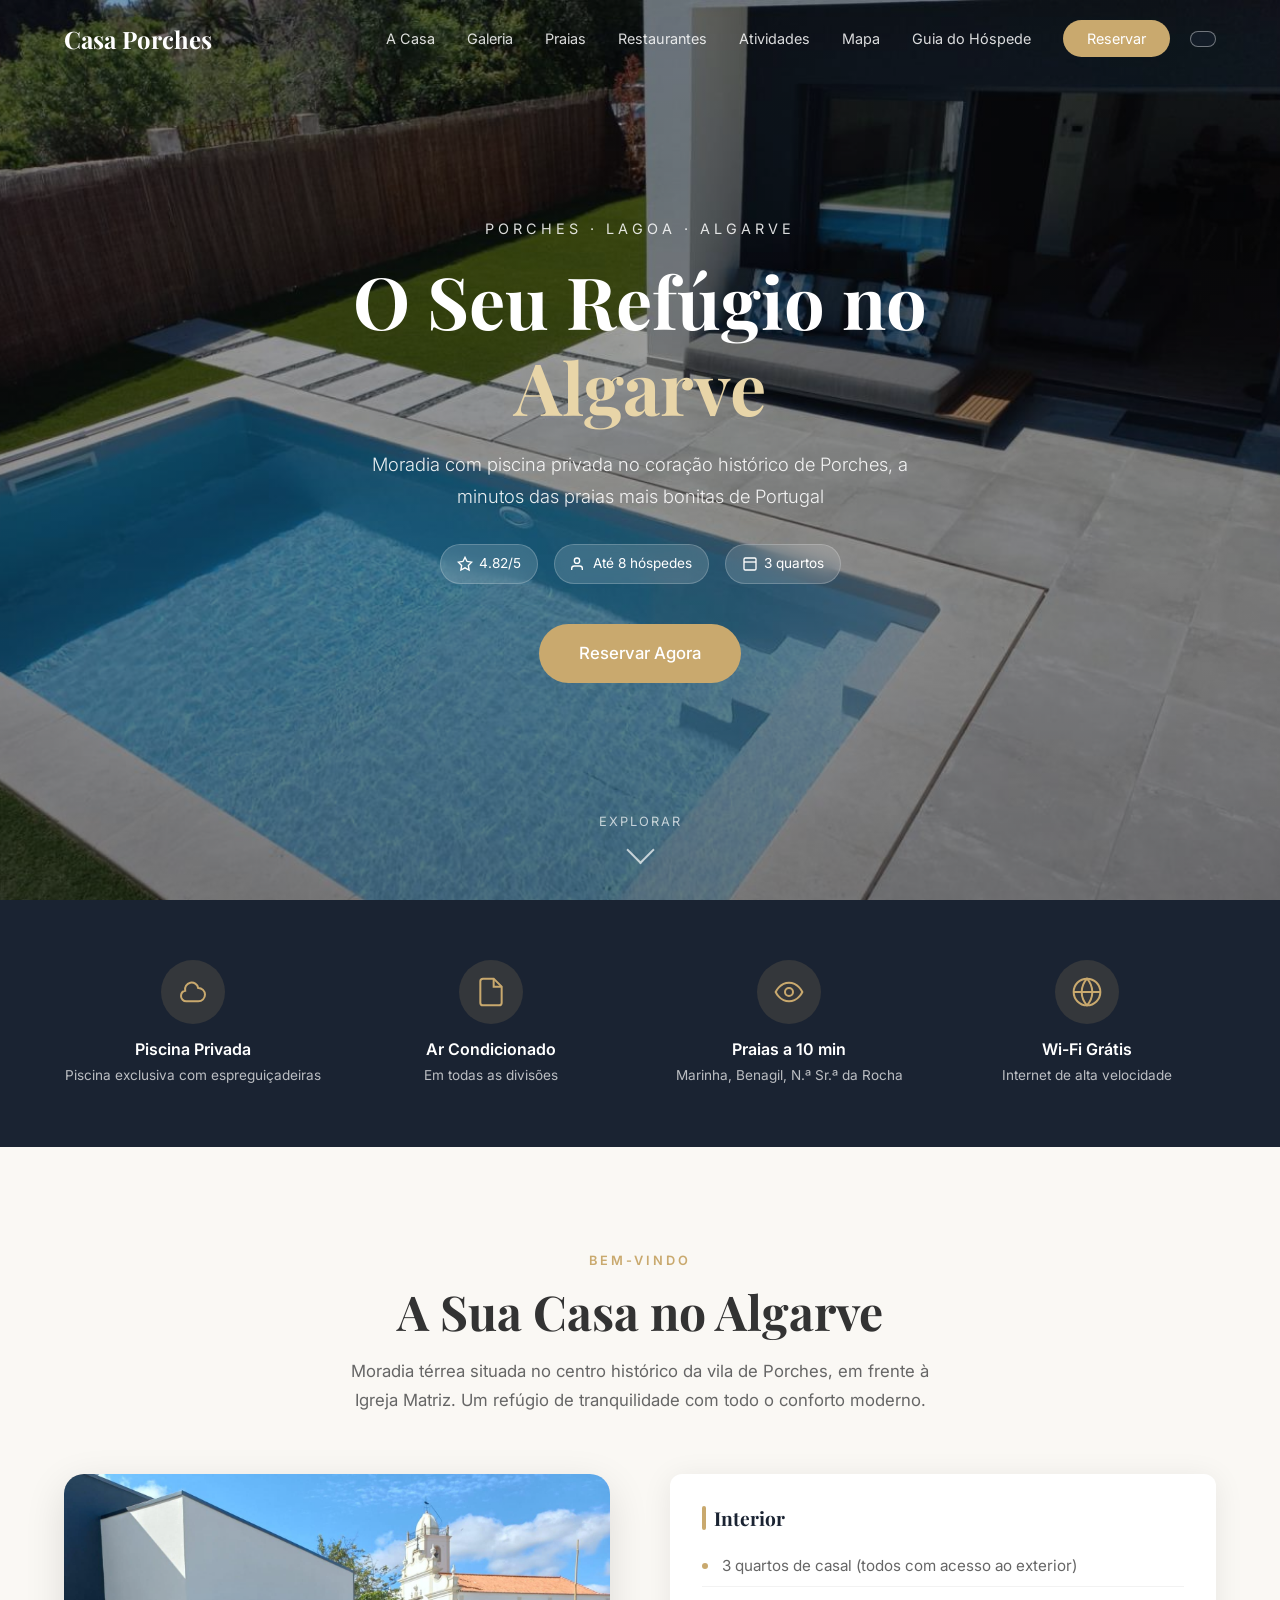
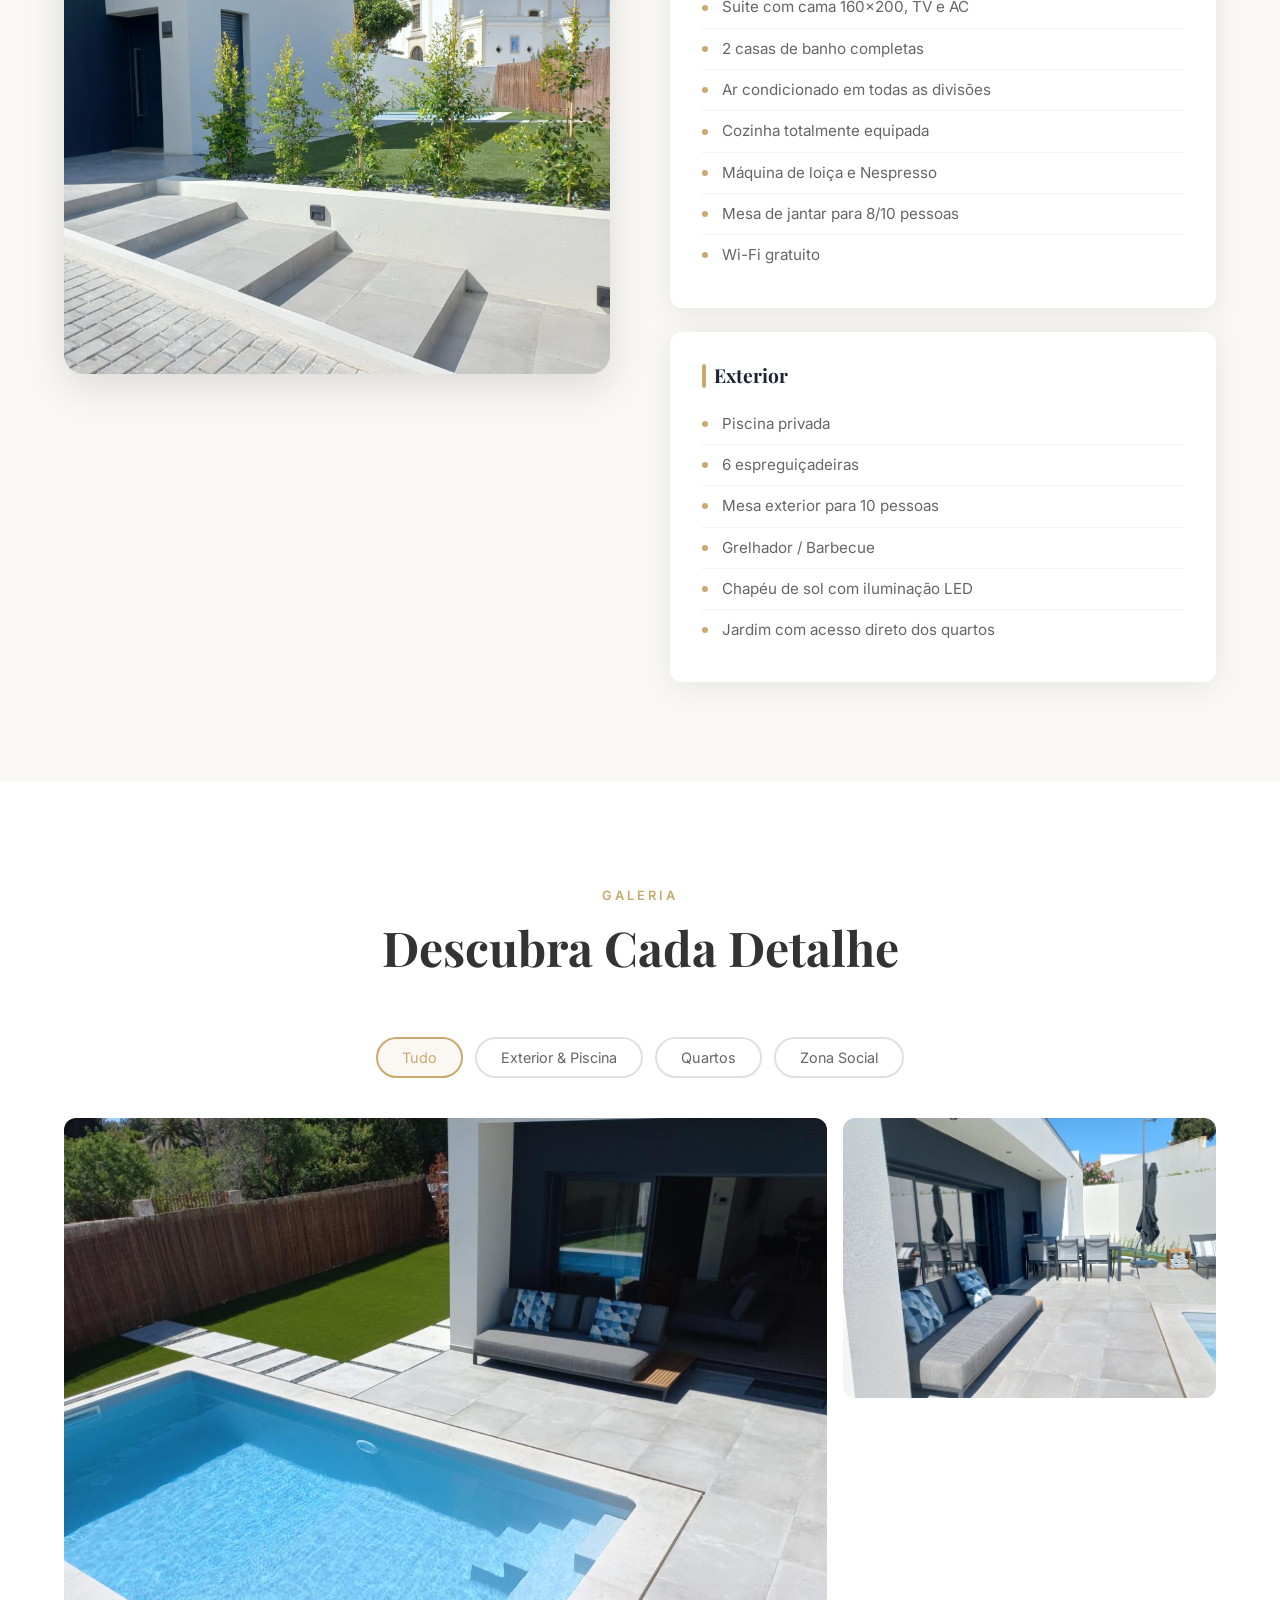
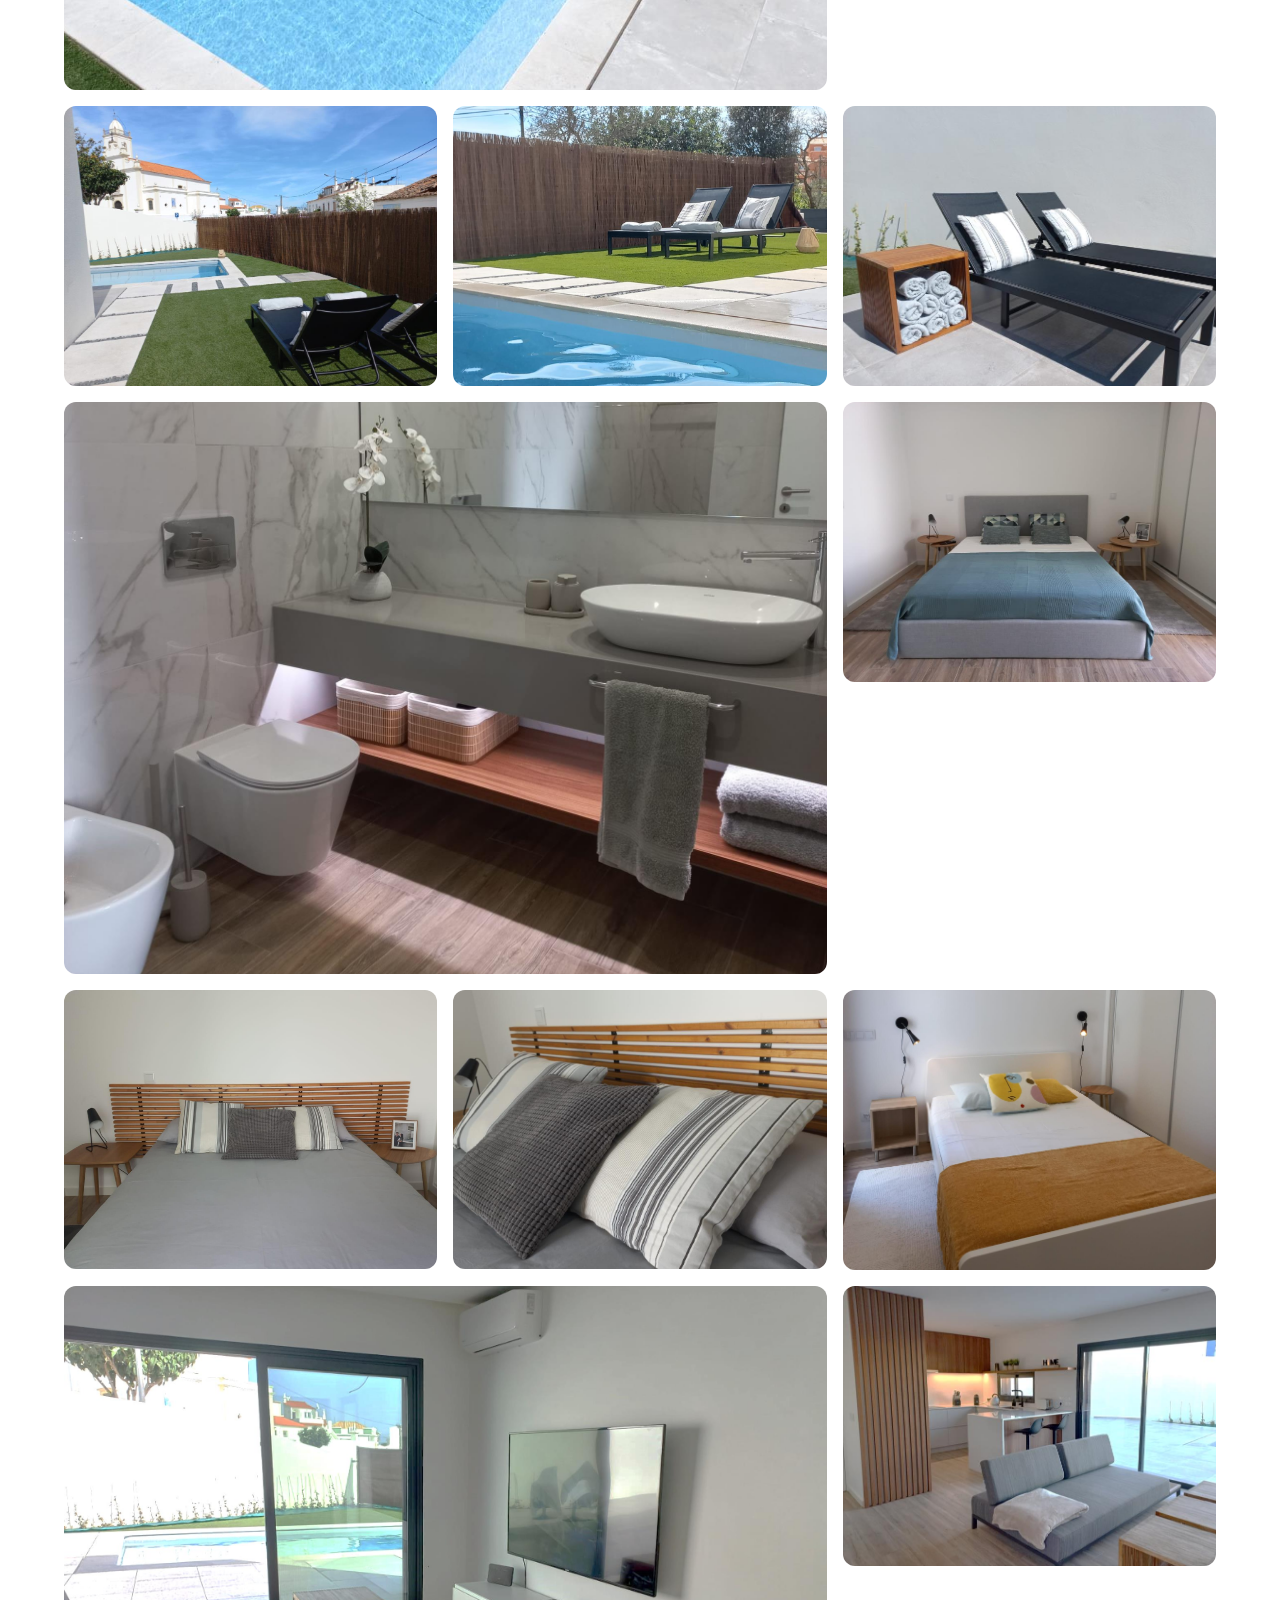
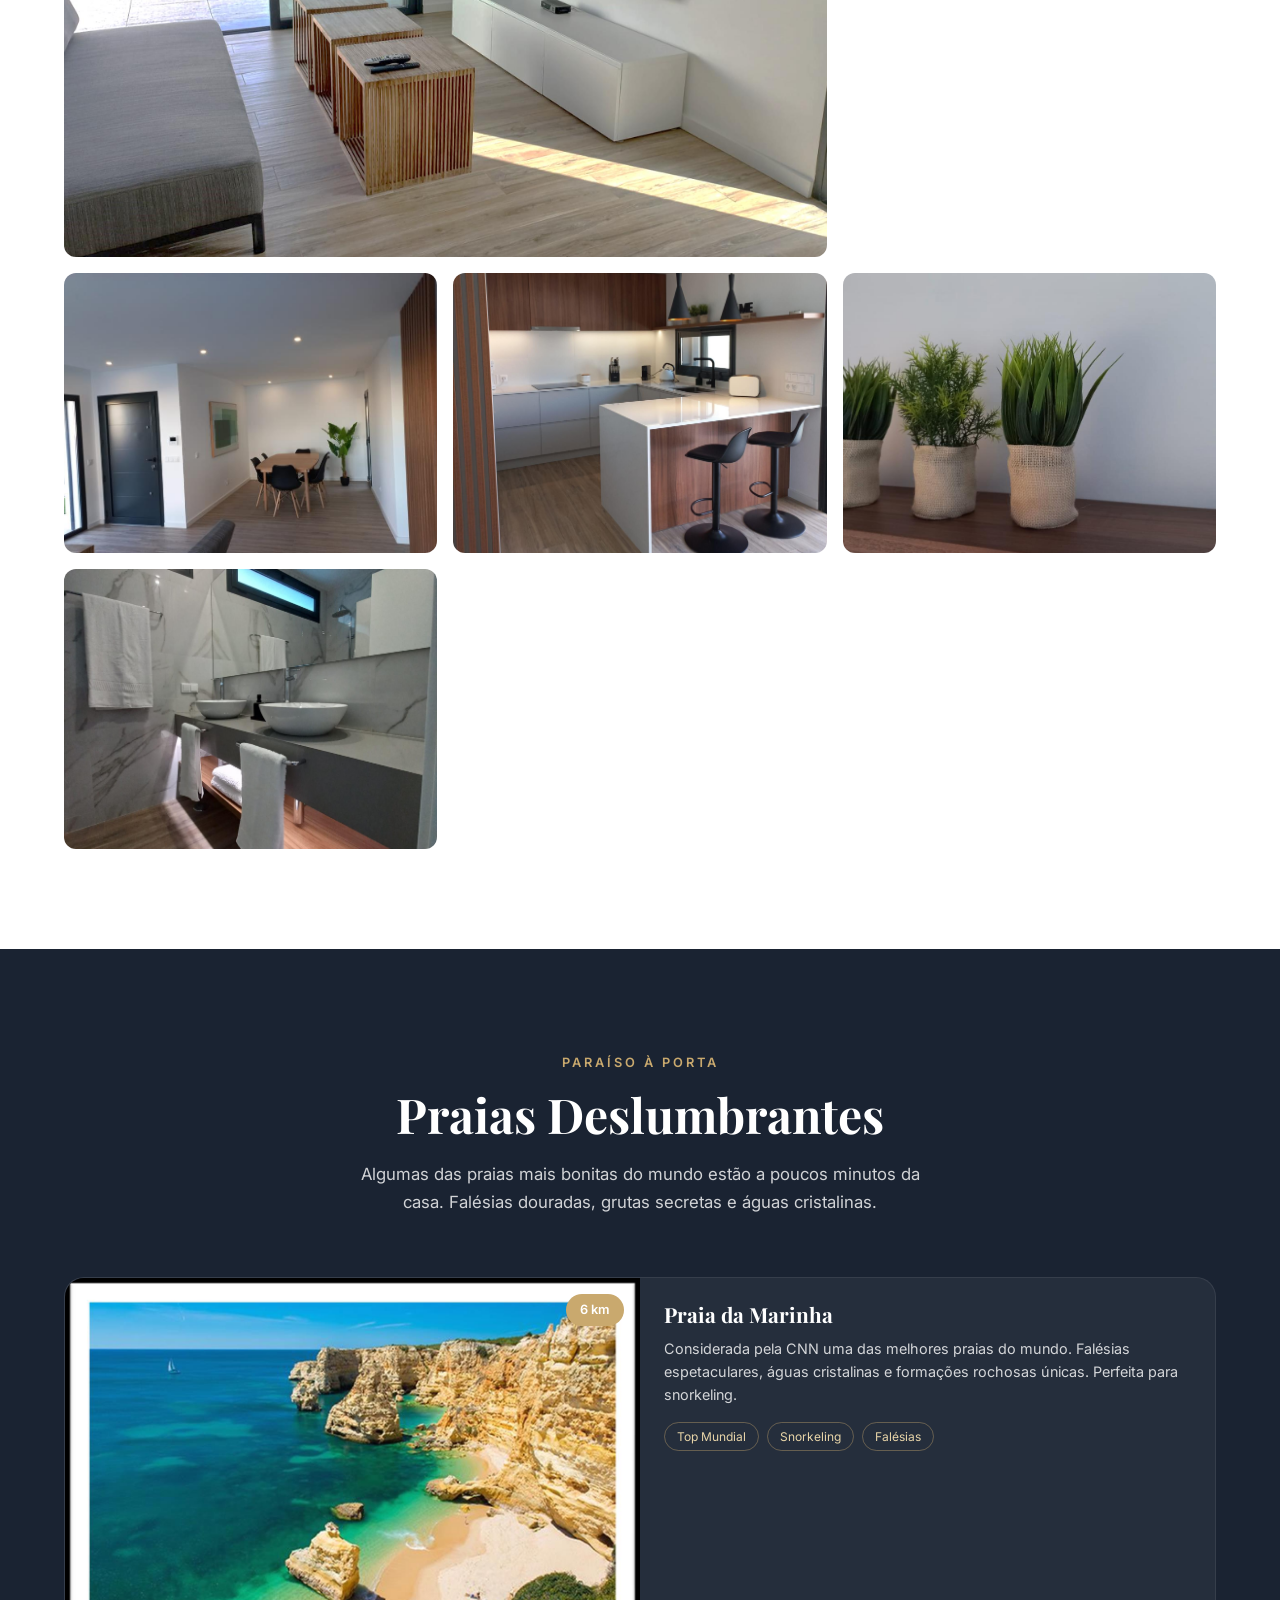
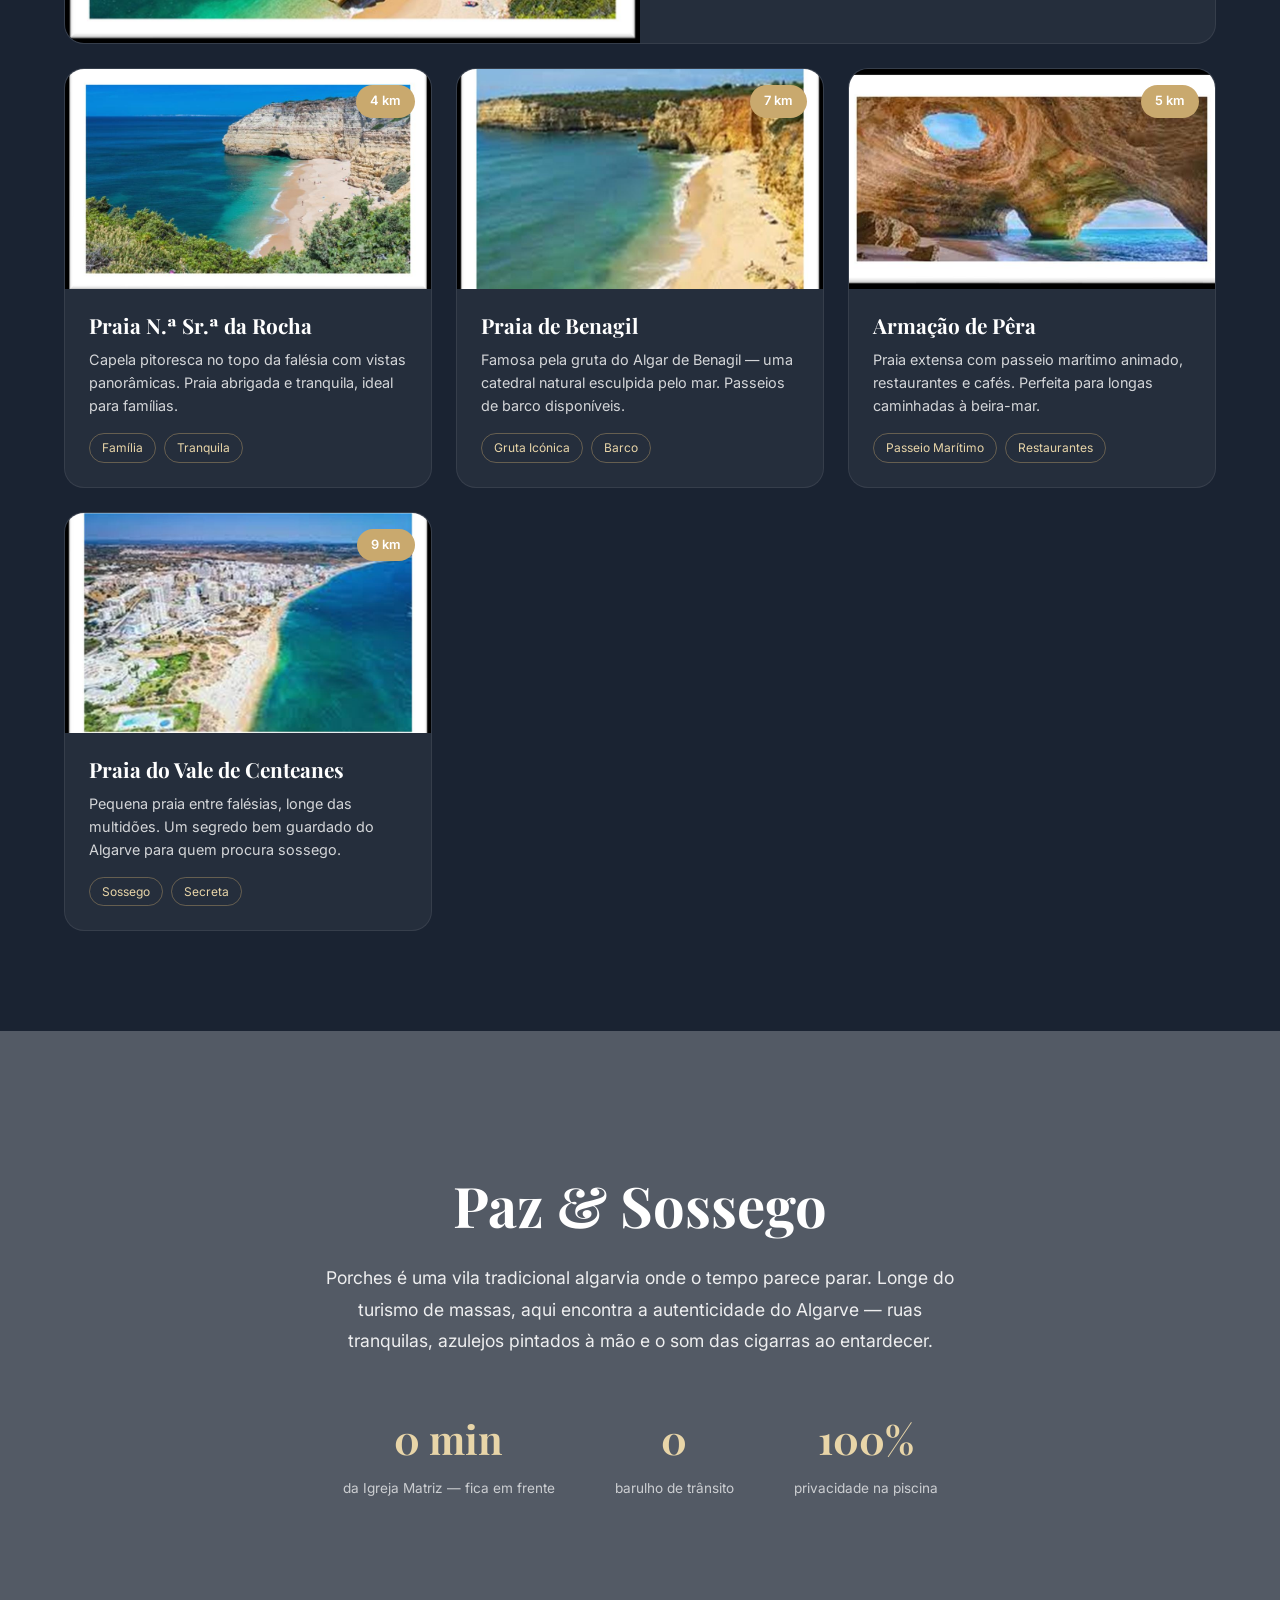
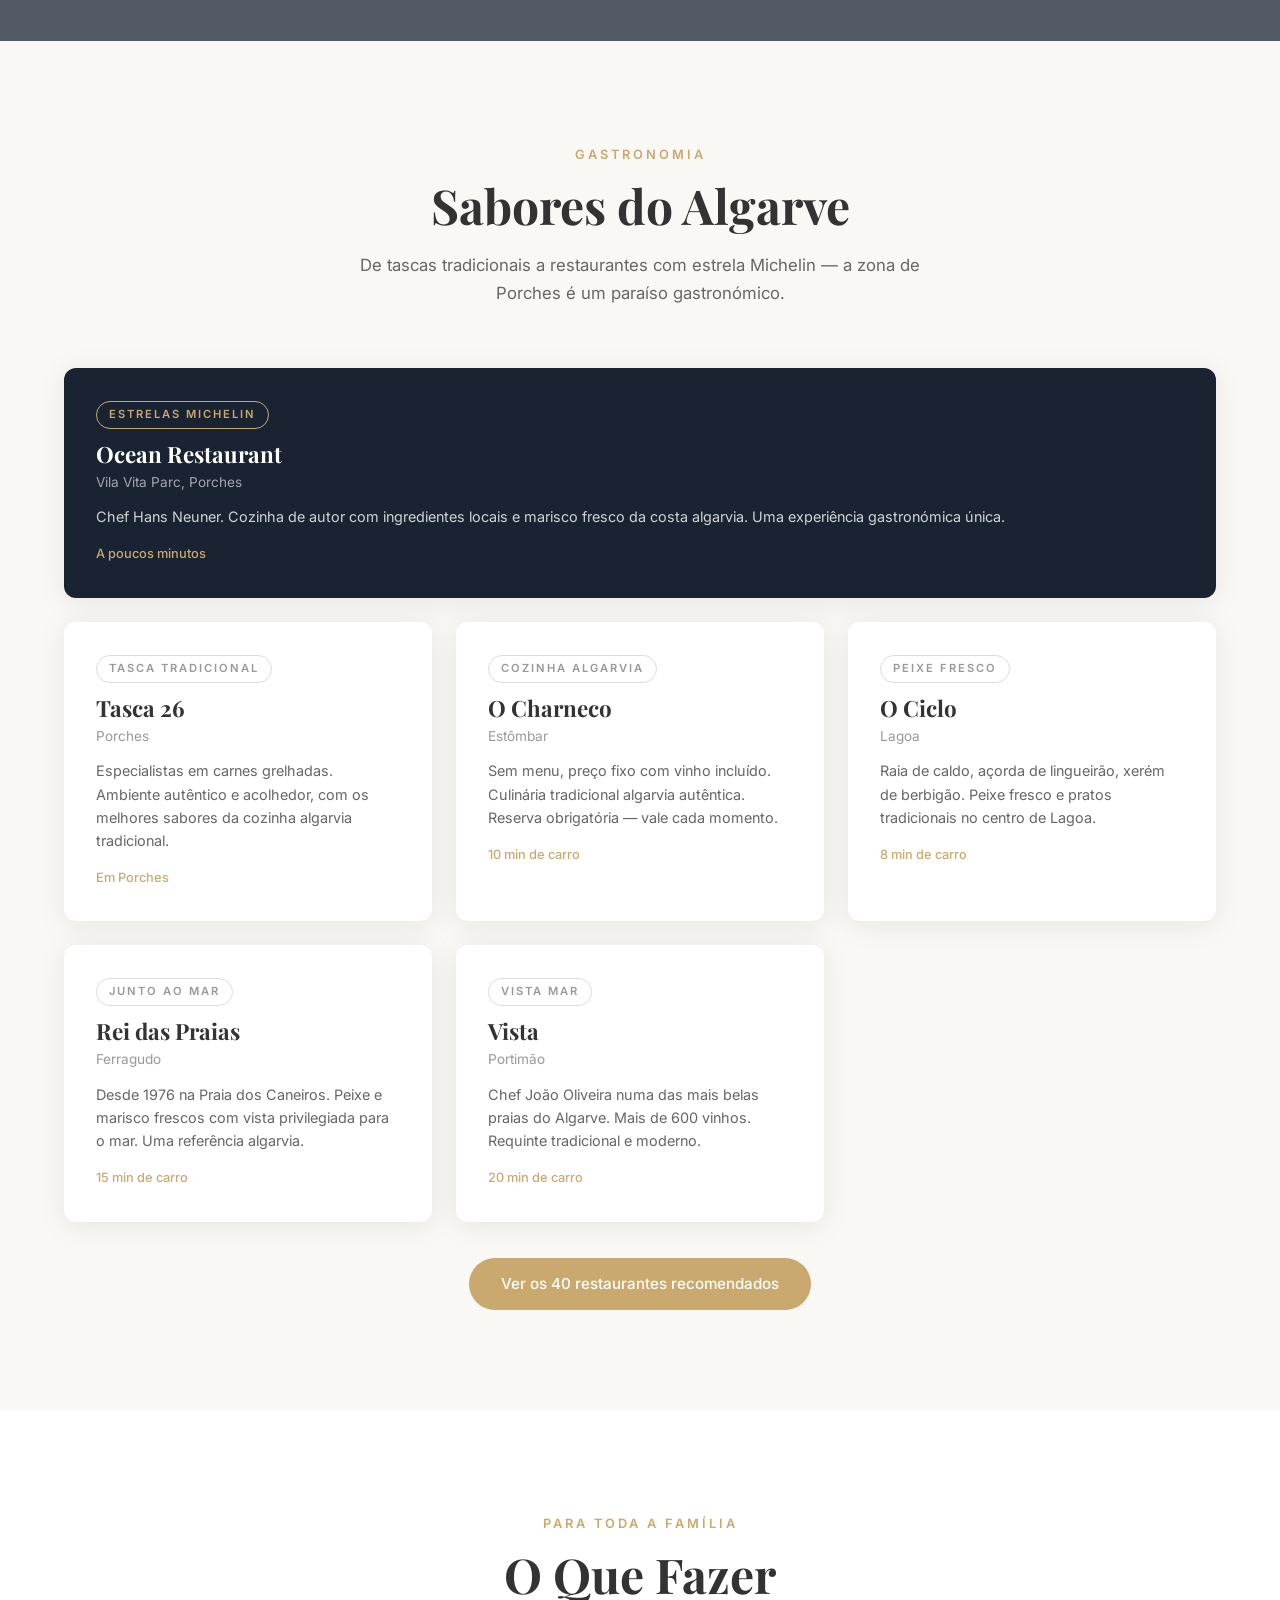
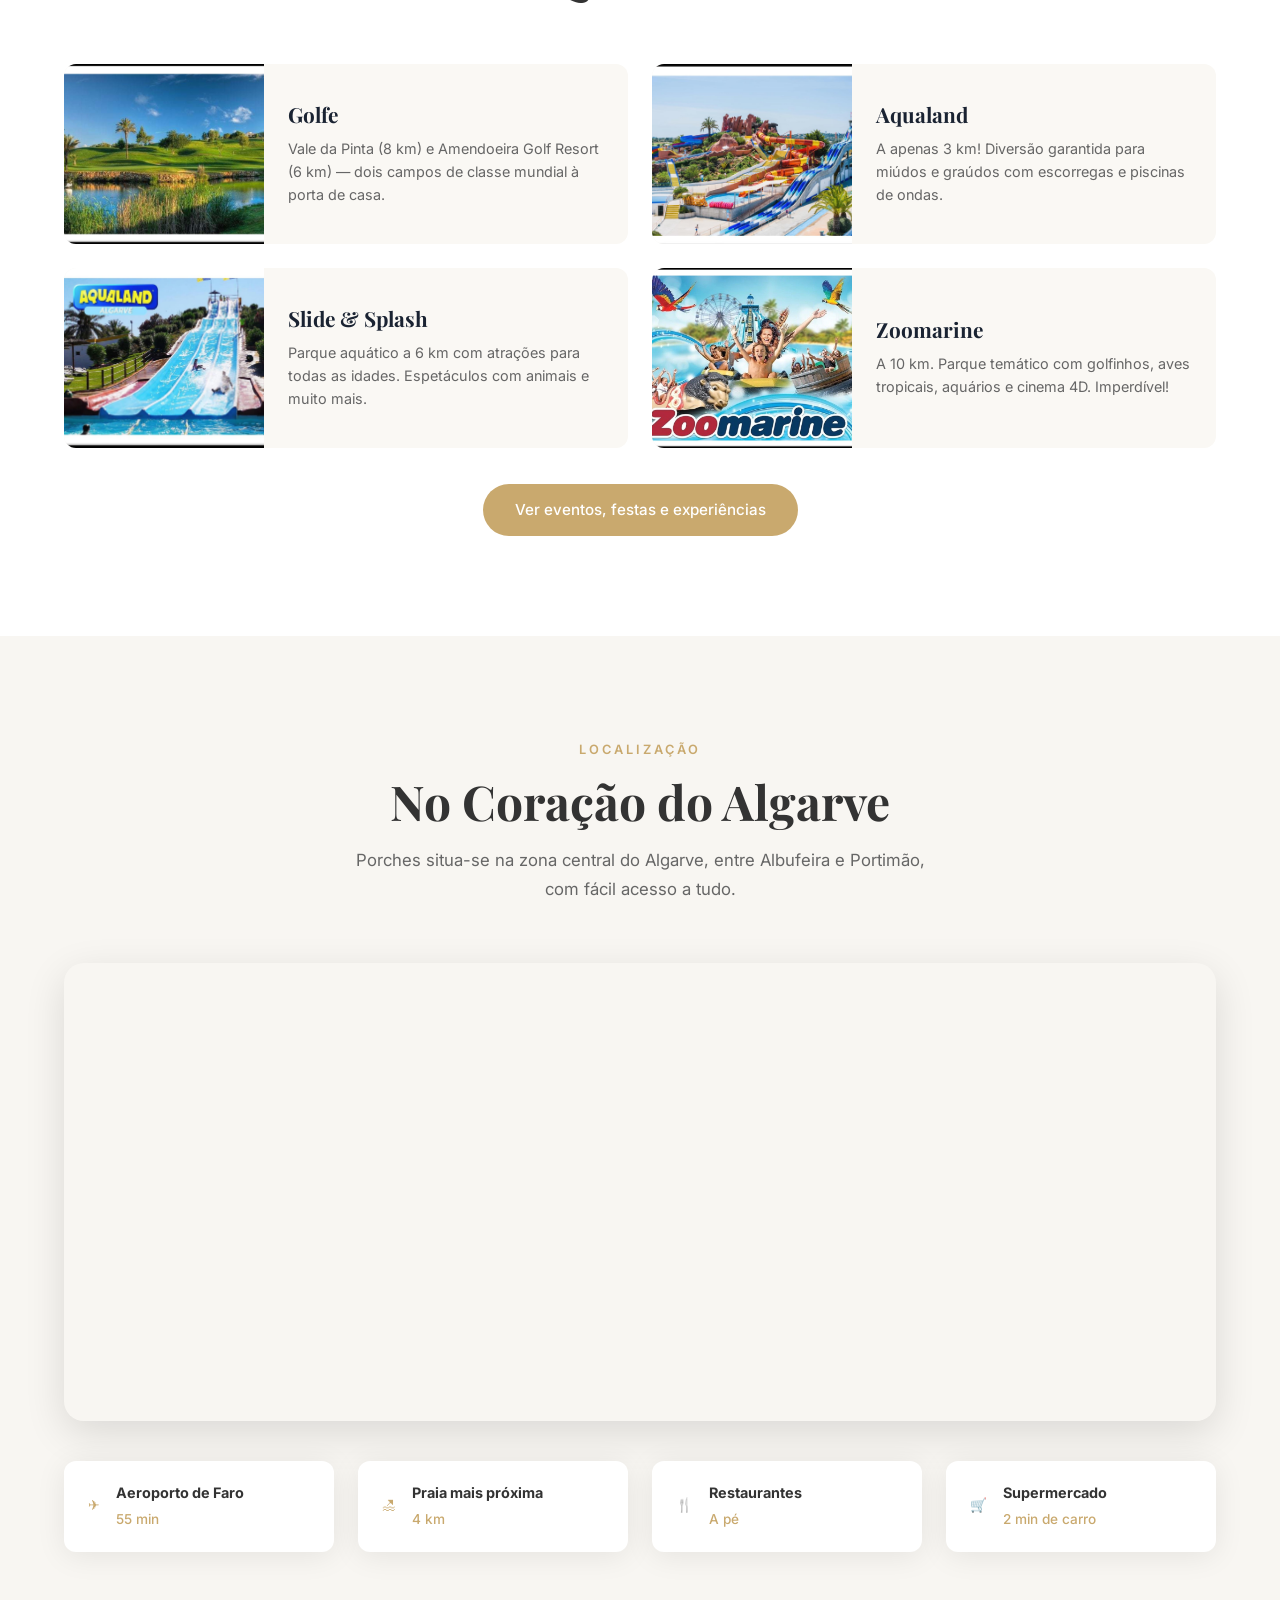
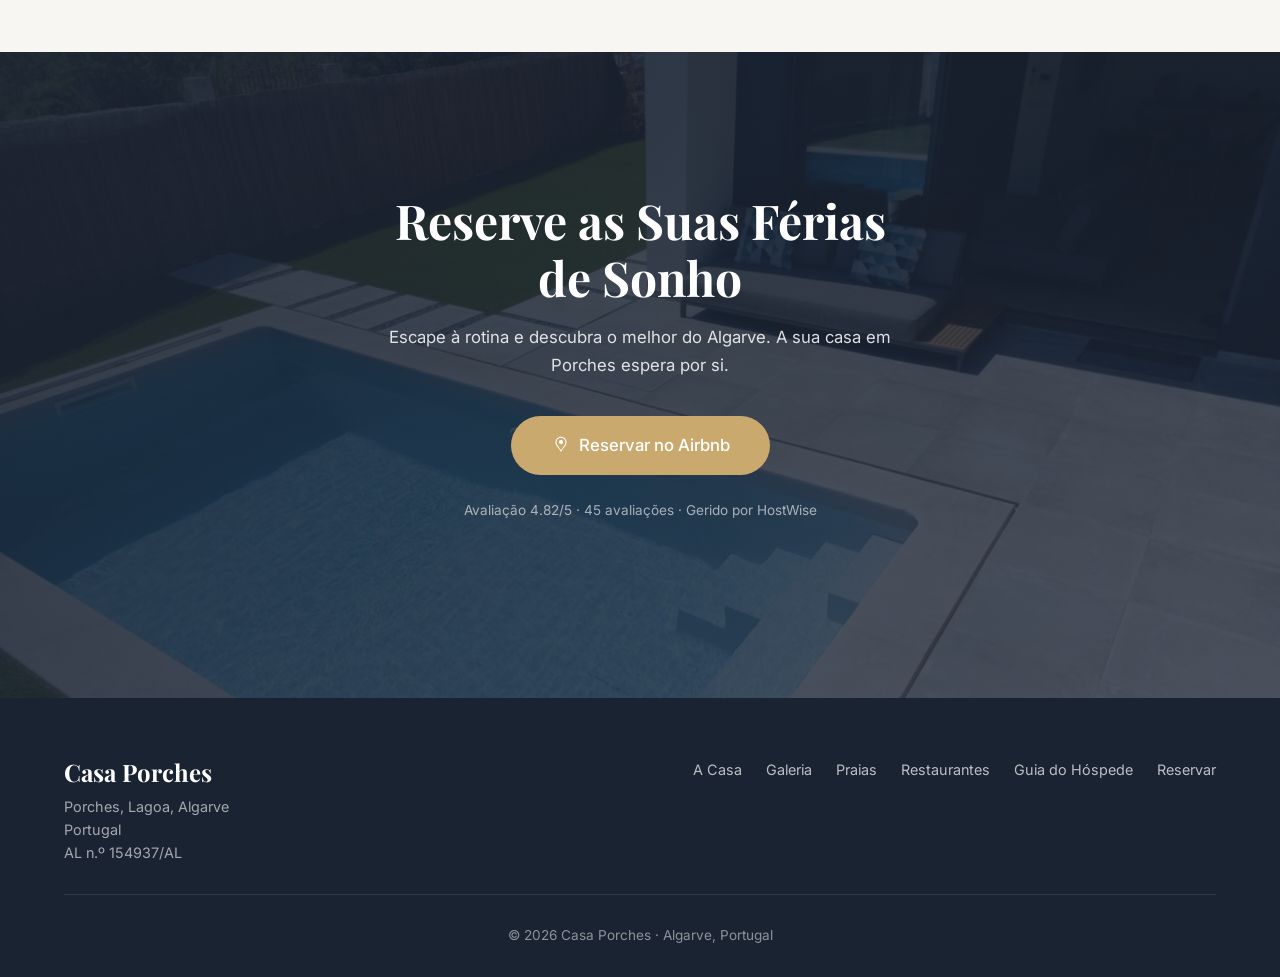
==== commit 3d0147af: "Atualiza index.html" ====
--- a/index.html
+++ b/index.html
@@ -403,6 +403,7 @@
                     <span class="restaurant-distance">20 min de carro</span>
                 </div>
             </div>
+            <div style="text-align:center;margin-top:36px"><a href="guia.html#food" class="btn btn-primary">Ver os 40 restaurantes recomendados</a></div>
         </div>
     </section>
 
@@ -451,6 +452,7 @@
                     </div>
                 </div>
             </div>
+            <div style="text-align:center;margin-top:36px"><a href="guia.html#todo" class="btn btn-primary">Ver eventos, festas e experiências</a></div>
         </div>
     </section>
 
@@ -550,9 +552,8 @@
     </div>
 
     <script src="script.js"></script>
-    <script src="site-textos.js?v=1"></script>
-    <script>
-    (function(){
+        <script>
+    window.startSite=function(){
       var FLAGS={
         pt:'<svg viewBox="0 0 30 20"><rect width="12" height="20" fill="#046a38"/><rect x="12" width="18" height="20" fill="#da291c"/><circle cx="12" cy="10" r="4.2" fill="#ffe900"/><circle cx="12" cy="10" r="2.4" fill="#da291c"/></svg>',
         en:'<svg viewBox="0 0 60 40"><rect width="60" height="40" fill="#012169"/><path d="M0,0 60,40M60,0 0,40" stroke="#fff" stroke-width="8"/><path d="M0,0 60,40M60,0 0,40" stroke="#c8102e" stroke-width="3"/><path d="M30,0V40M0,20H60" stroke="#fff" stroke-width="12"/><path d="M30,0V40M0,20H60" stroke="#c8102e" stroke-width="7"/></svg>',
@@ -592,7 +593,10 @@
       var navs=(navigator.languages||[navigator.language||'pt']).map(function(x){return (x||'').slice(0,2).toLowerCase()});
       var auto=navs.filter(function(c){return L.indexOf(c)>=0})[0];
       set(L.indexOf(q)>=0?q:(saved||auto||'pt'));
-    })();
+    };
+    fetch('data/site.json',{cache:'no-cache'}).then(function(r){return r.json()}).then(function(d){
+      window.SITE_LANGS=d.SITE_LANGS; window.SITE_ROWS=d.SITE_ROWS; window.startSite();
+    }).catch(function(e){console.error(e)});
     </script>
 </body>
 </html>
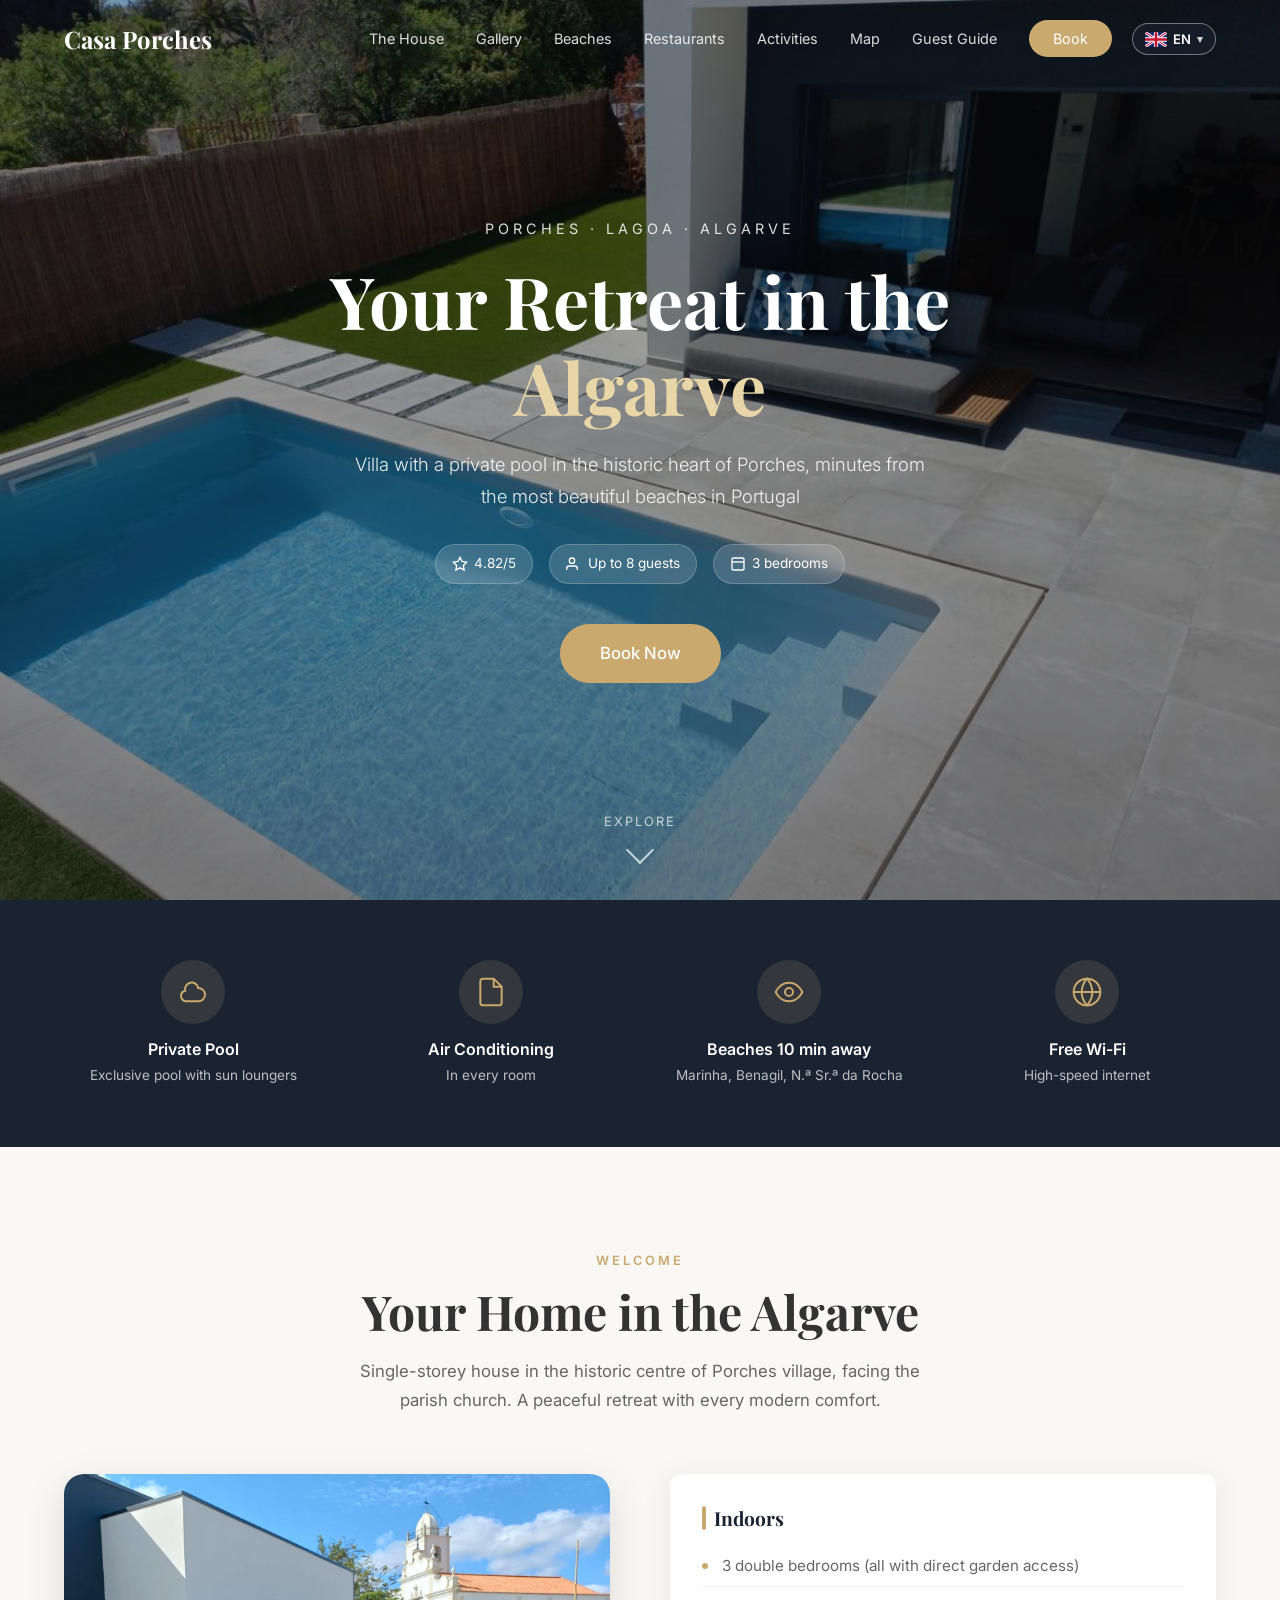
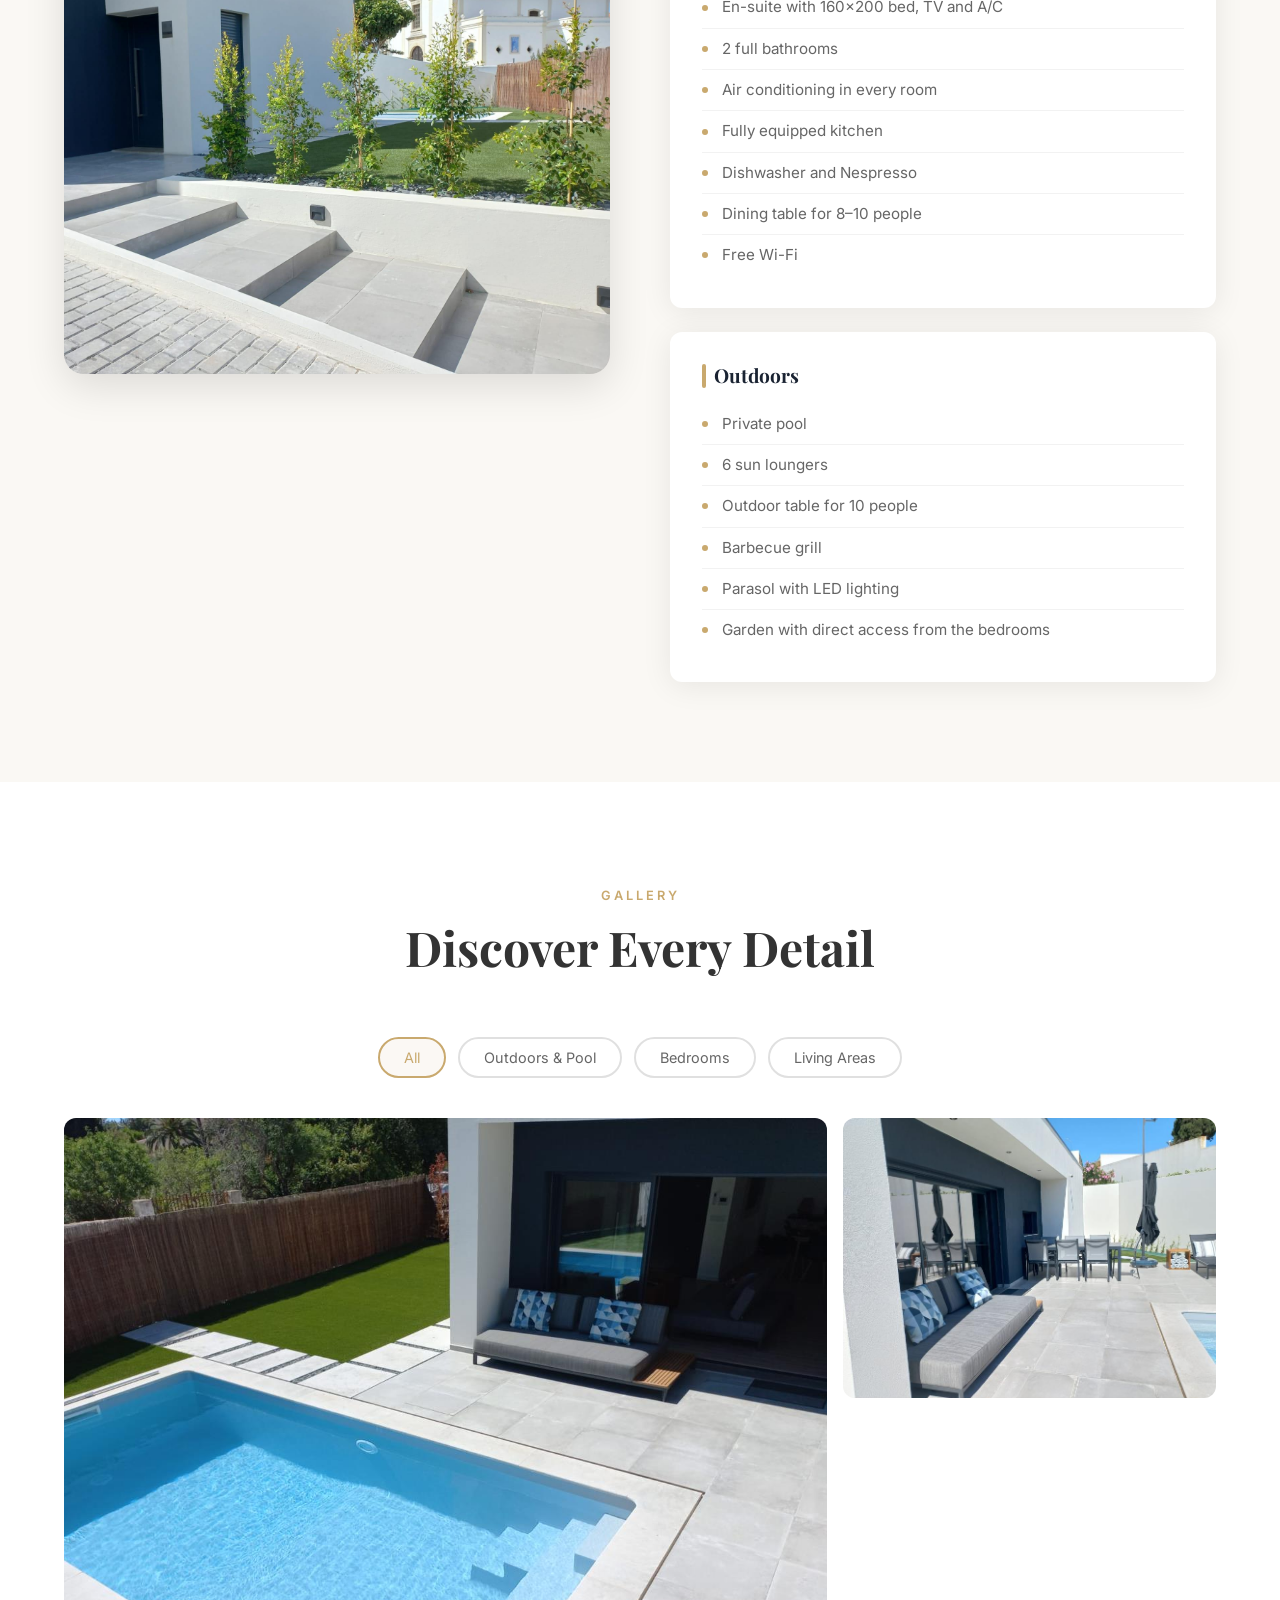
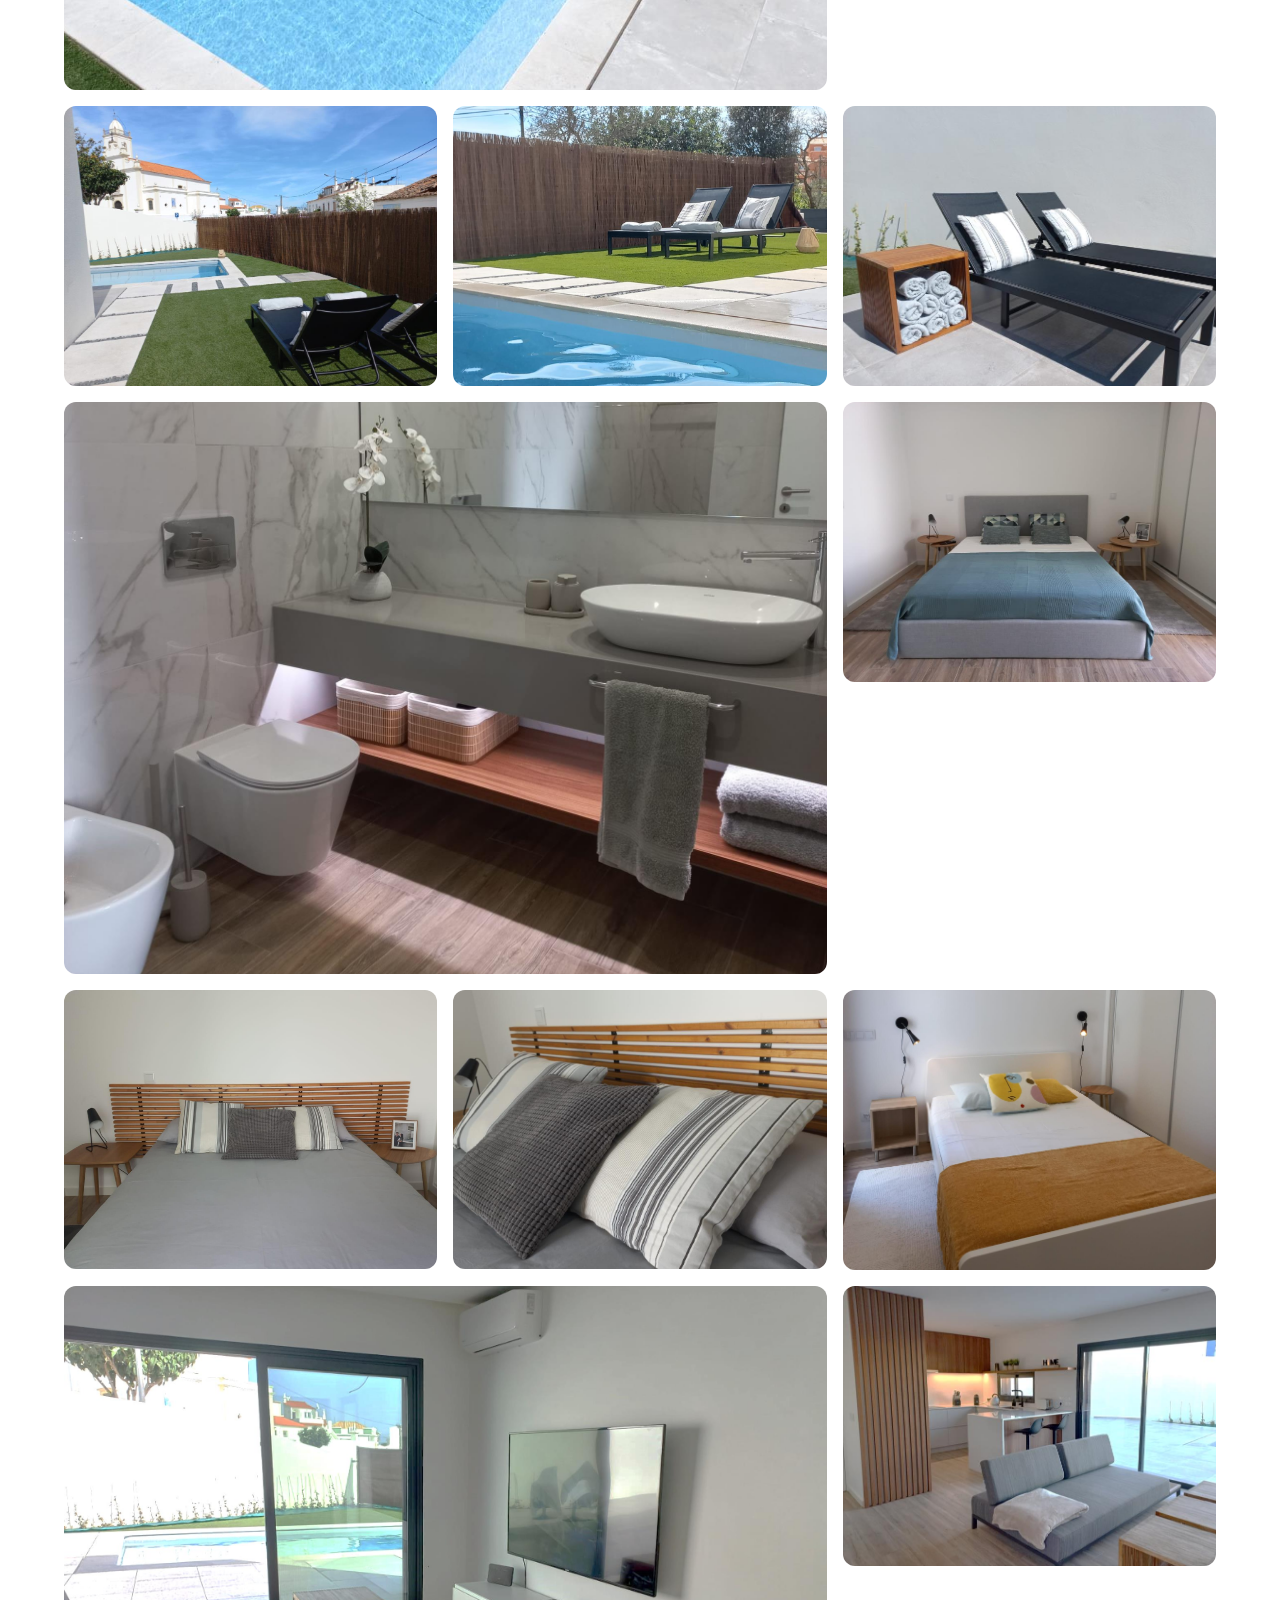
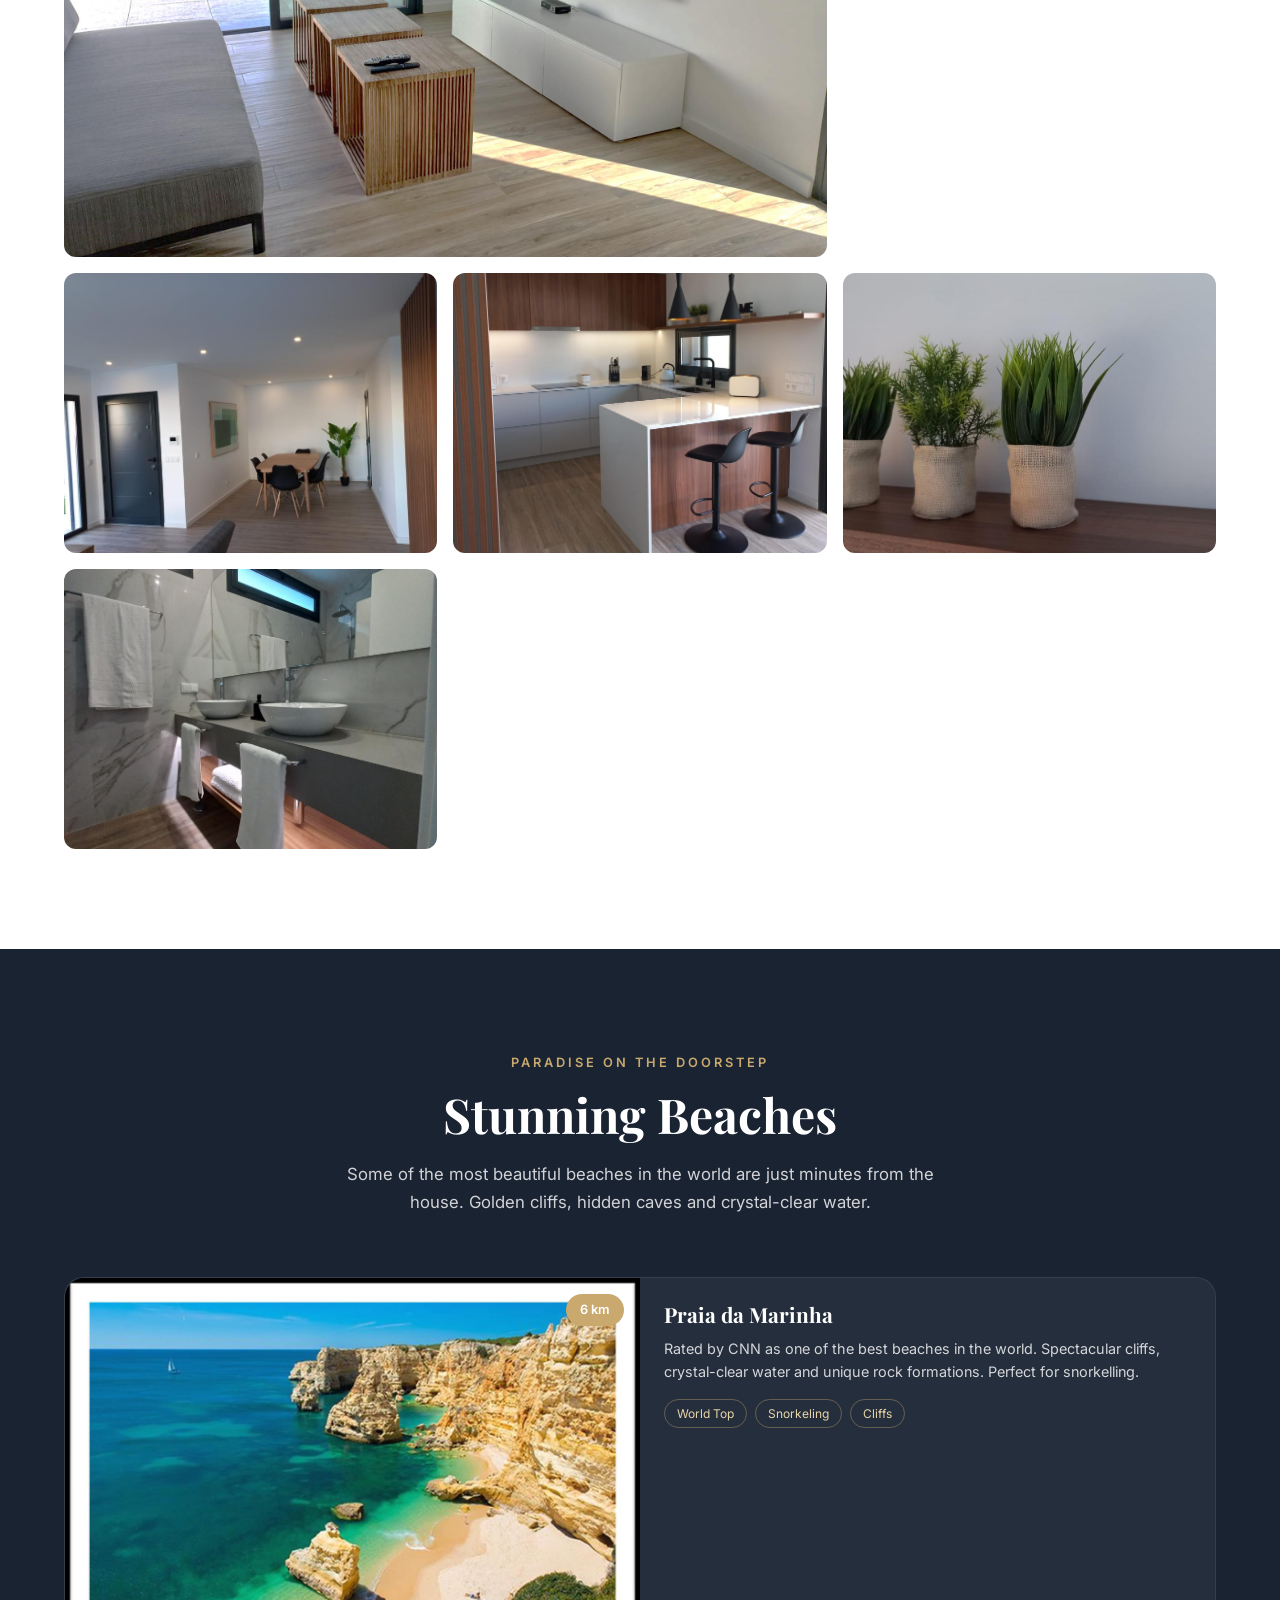
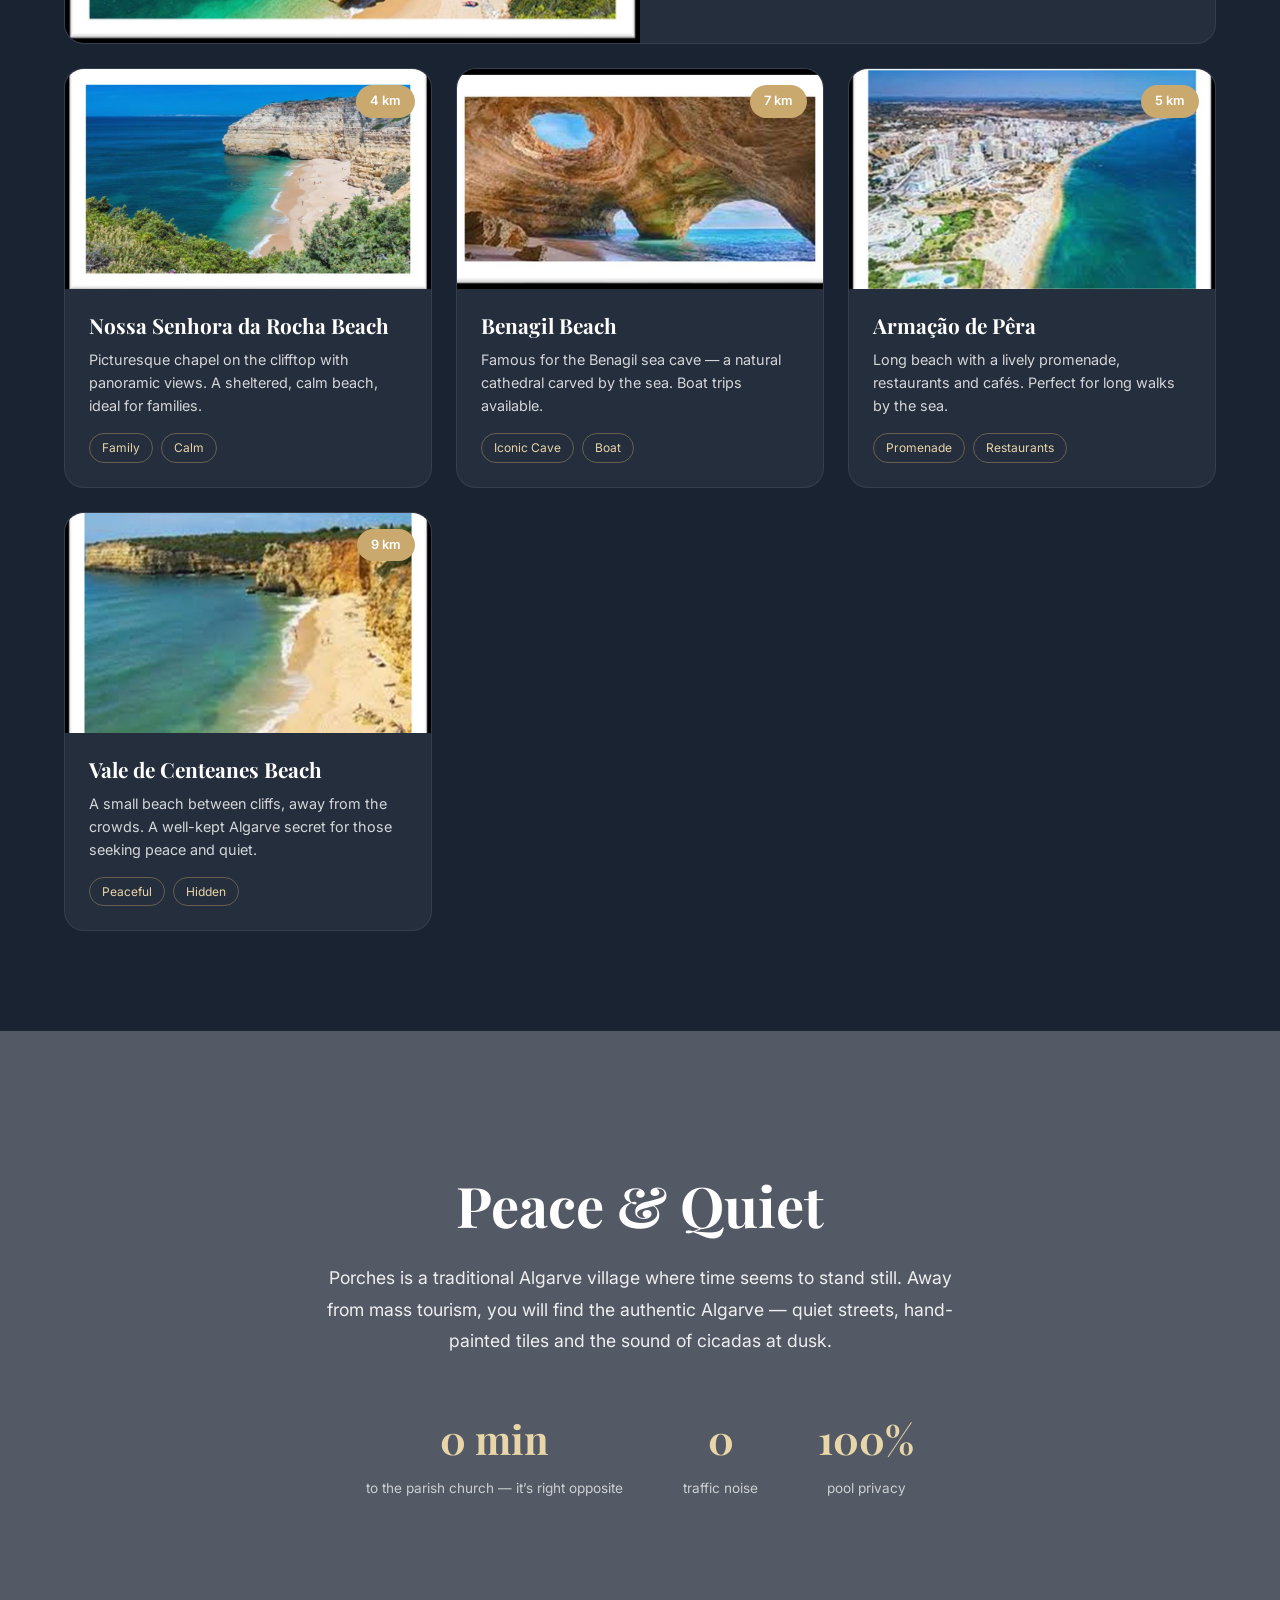
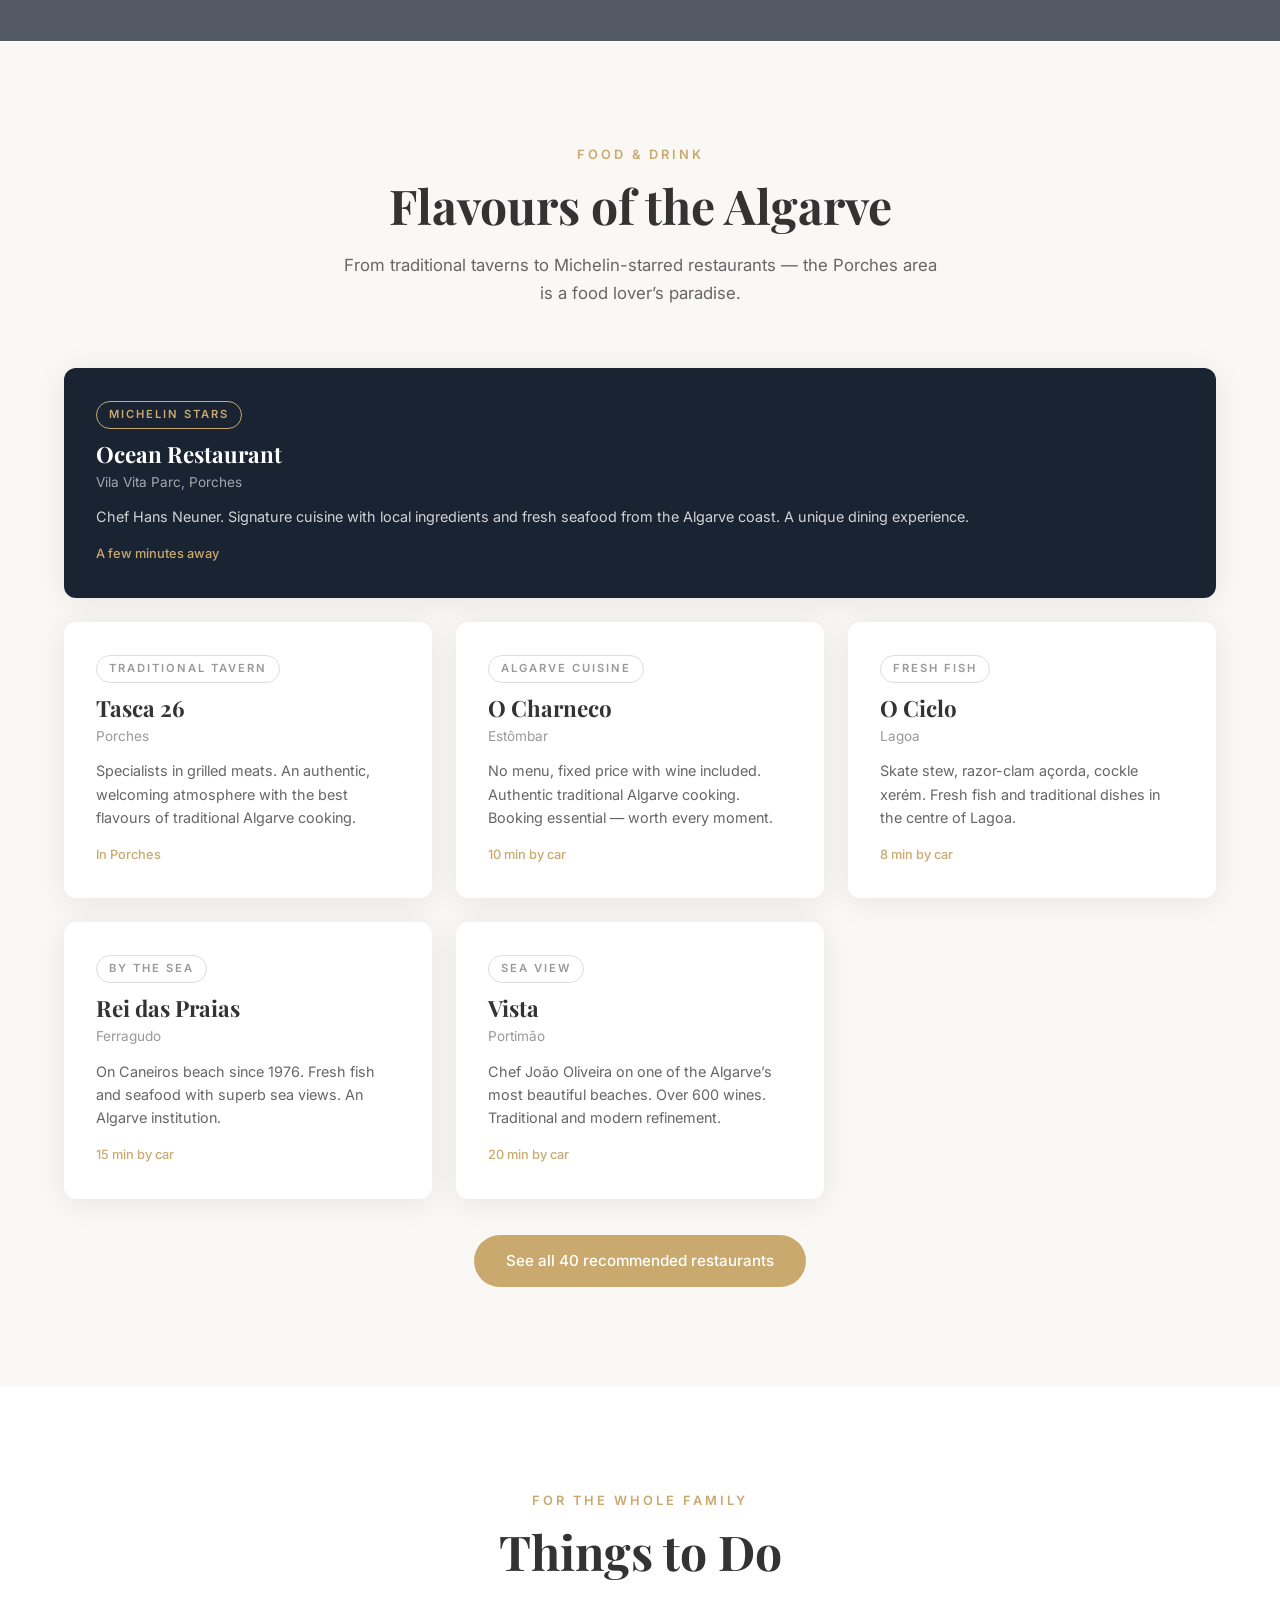
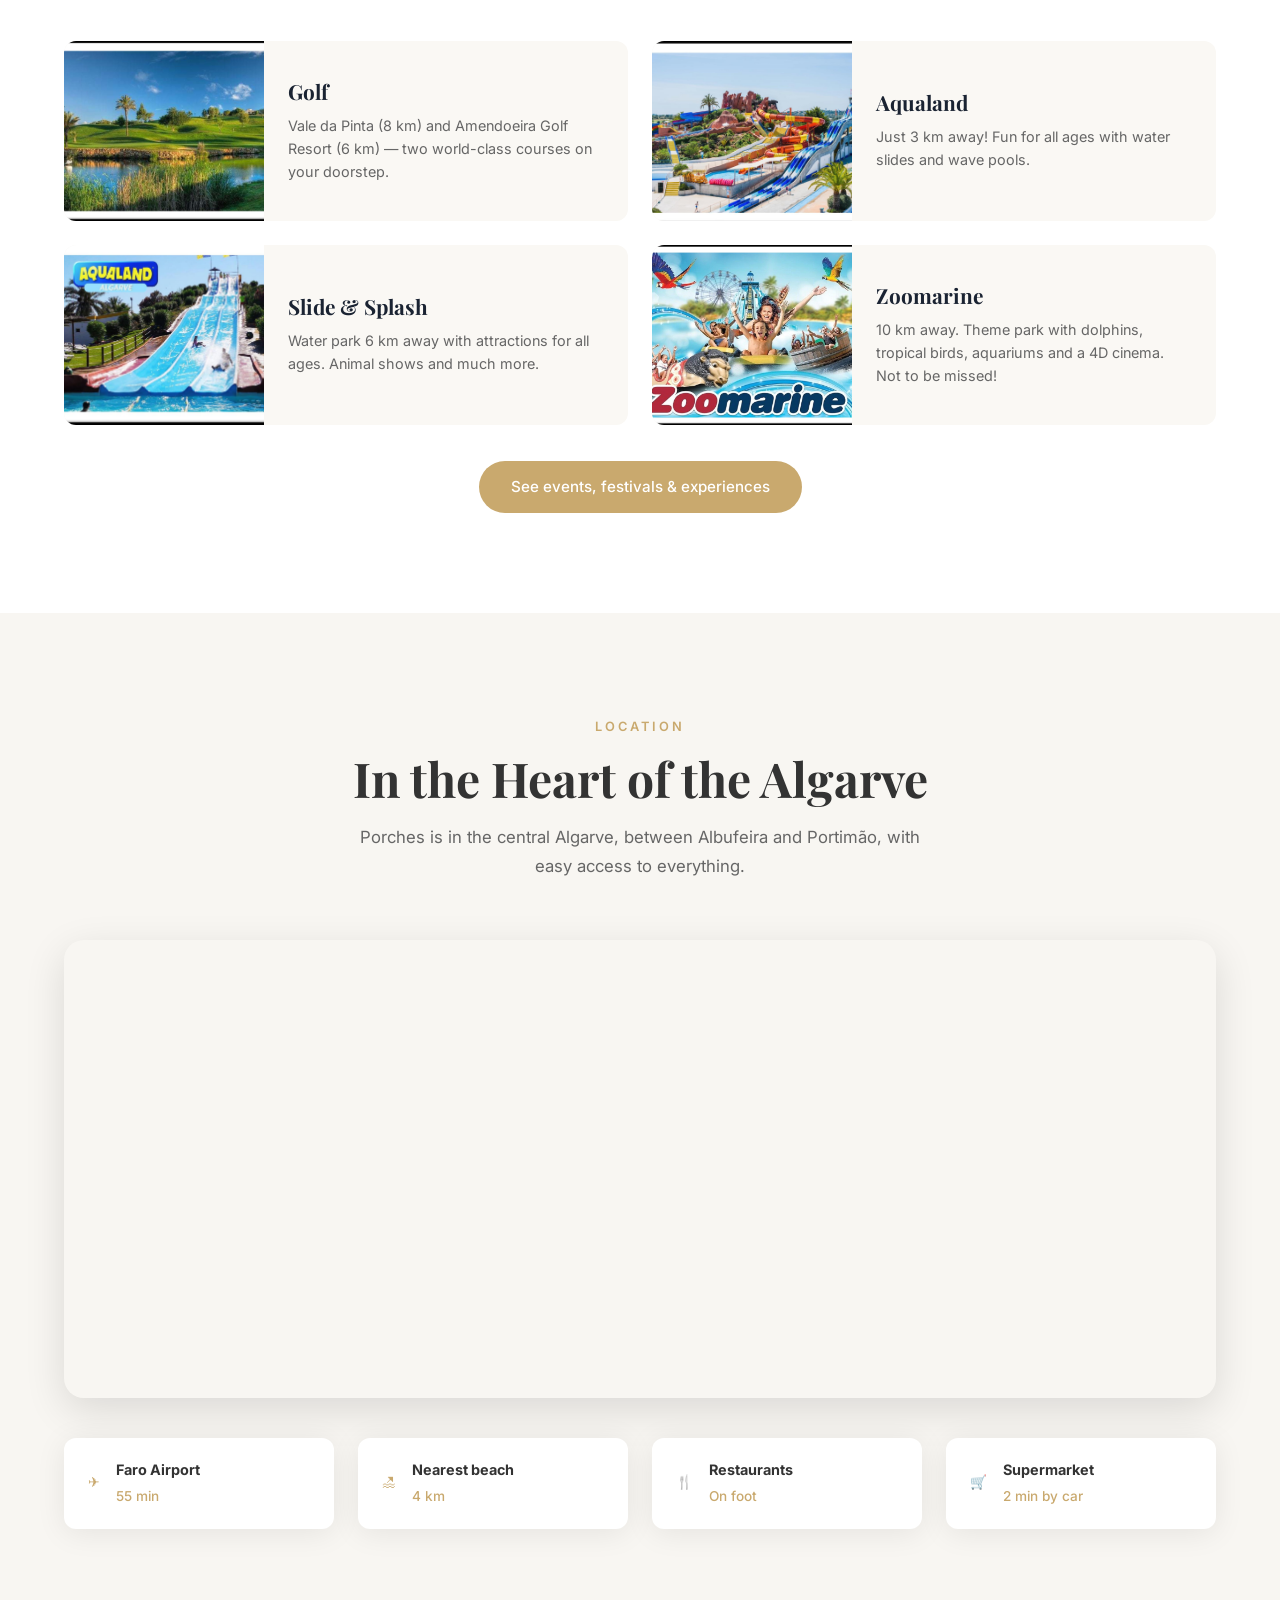
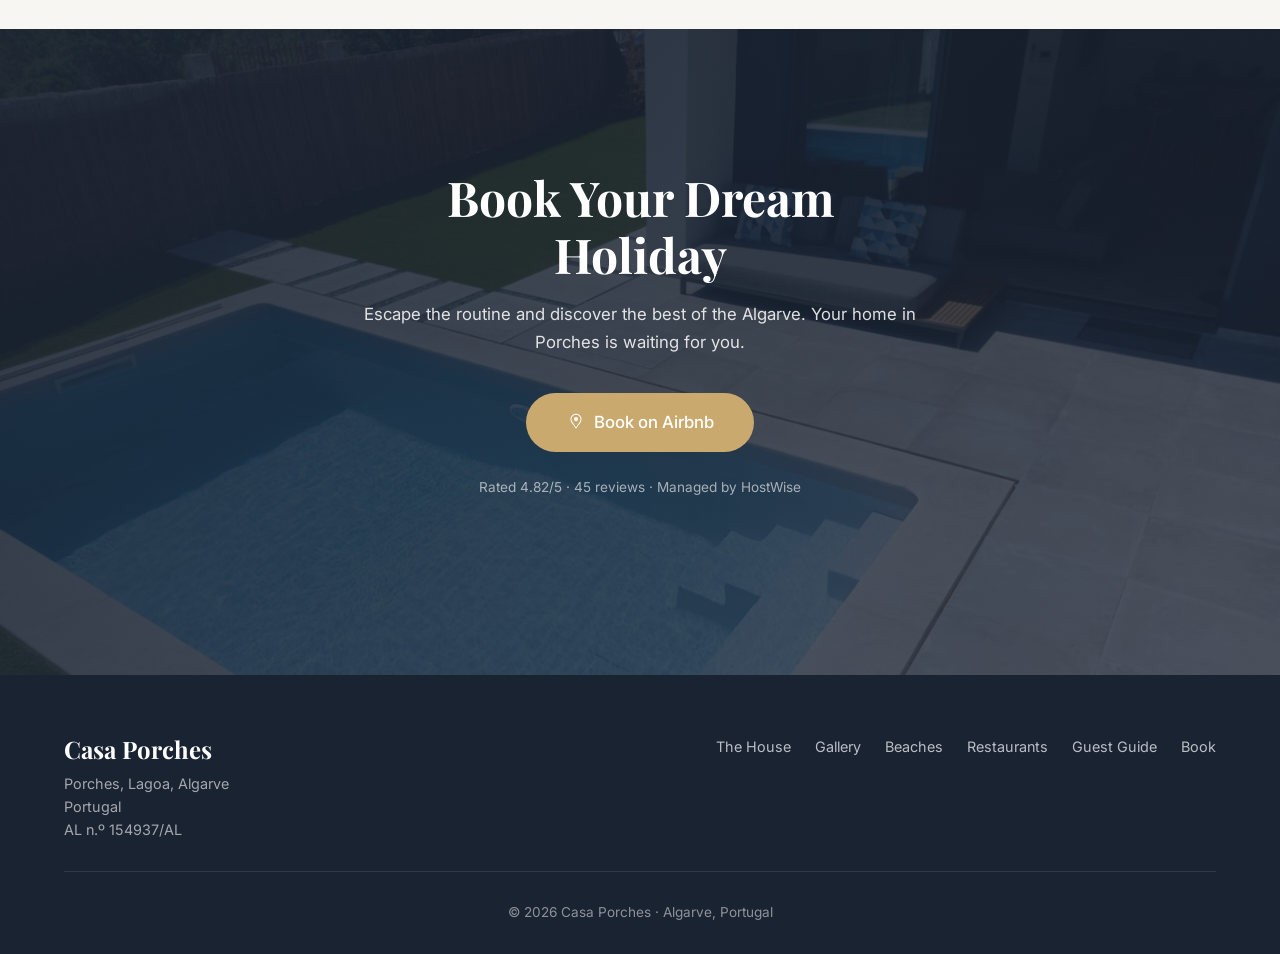
==== commit 08b403fe: "Atualiza index.html" ====
--- a/index.html
+++ b/index.html
@@ -283,7 +283,7 @@
                 </div>
                 <div class="beach-card">
                     <div class="beach-image">
-                        <img src="images/beaches_2.jpg" alt="Benagil" loading="lazy">
+                        <img src="images/beaches_3.jpg" alt="Benagil" loading="lazy">
                         <span class="beach-distance">7 km</span>
                     </div>
                     <div class="beach-info">
@@ -297,7 +297,7 @@
                 </div>
                 <div class="beach-card">
                     <div class="beach-image">
-                        <img src="images/beaches_3.jpg" alt="Armação de Pêra" loading="lazy">
+                        <img src="images/beaches_4.jpg" alt="Armação de Pêra" loading="lazy">
                         <span class="beach-distance">5 km</span>
                     </div>
                     <div class="beach-info">
@@ -311,7 +311,7 @@
                 </div>
                 <div class="beach-card">
                     <div class="beach-image">
-                        <img src="images/beaches_4.jpg" alt="Vale de Centeanes" loading="lazy">
+                        <img src="images/beaches_2.jpg" alt="Vale de Centeanes" loading="lazy">
                         <span class="beach-distance">9 km</span>
                     </div>
                     <div class="beach-info">
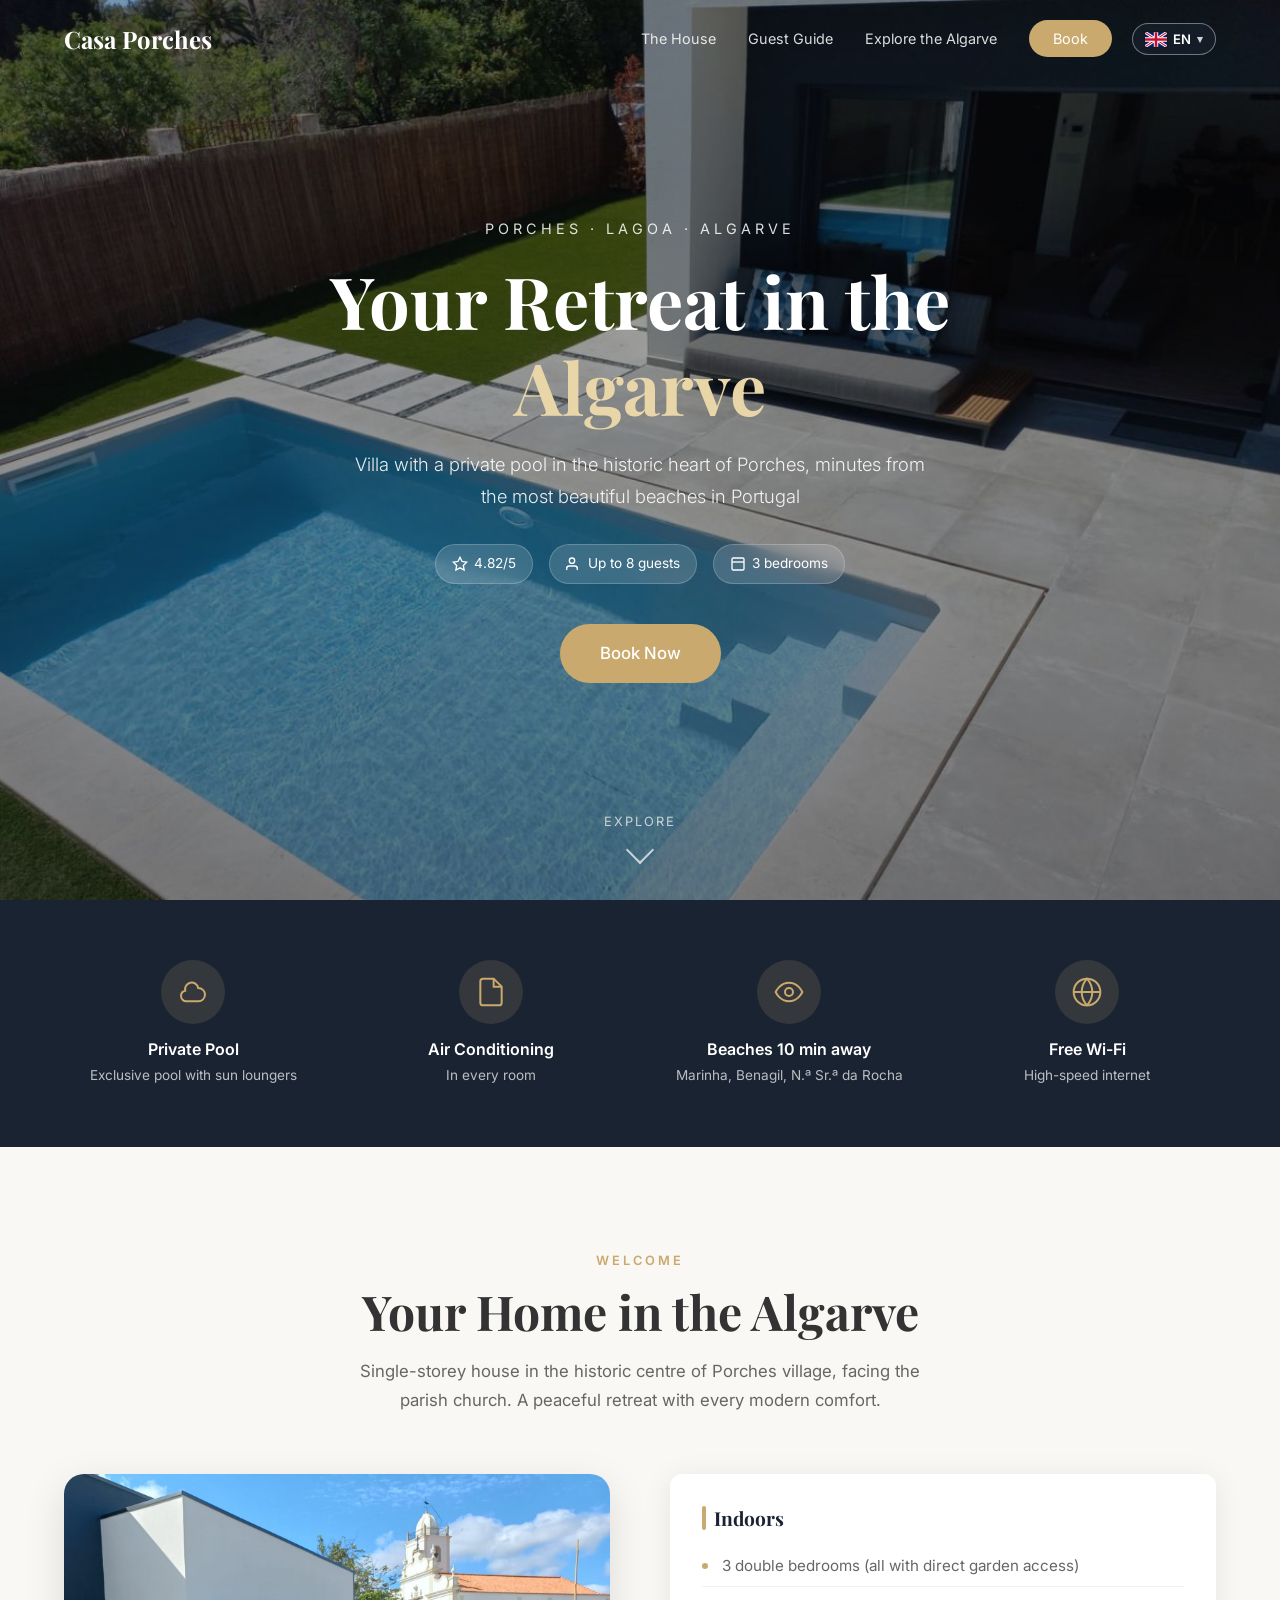
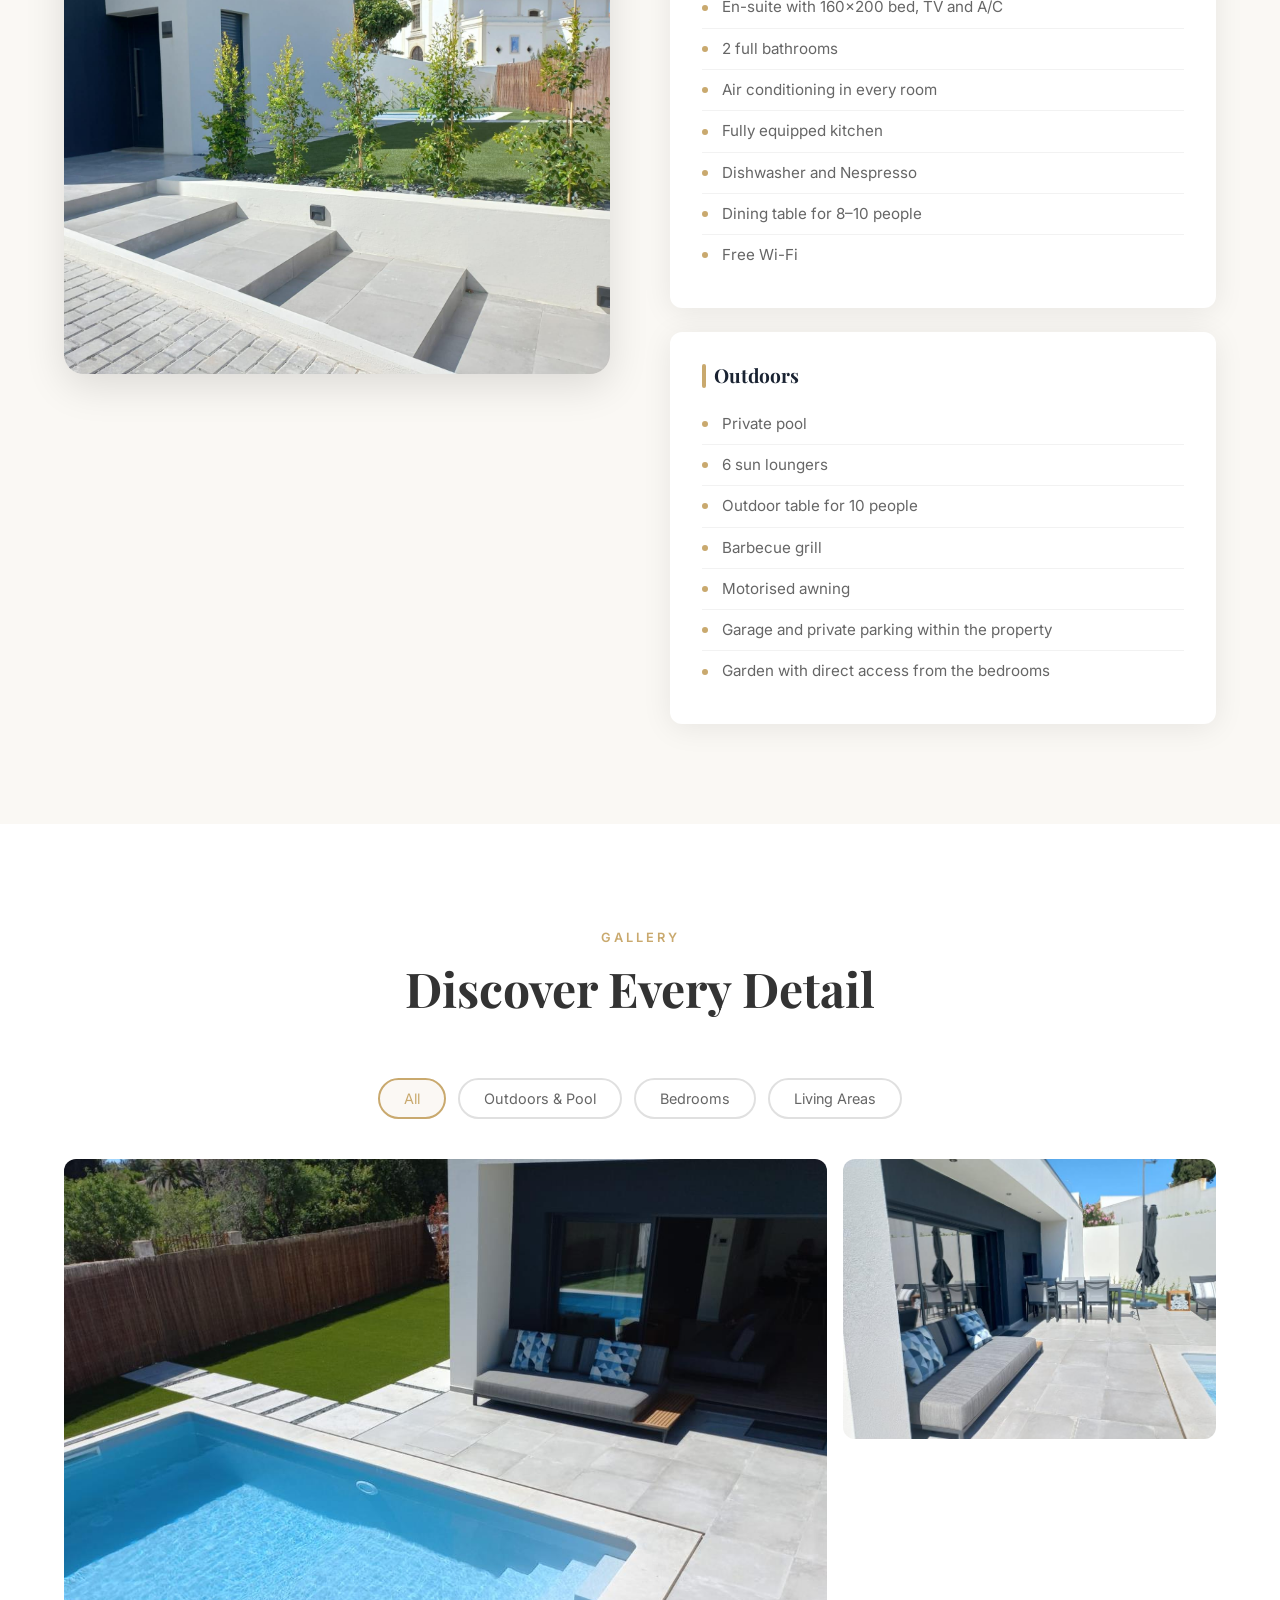
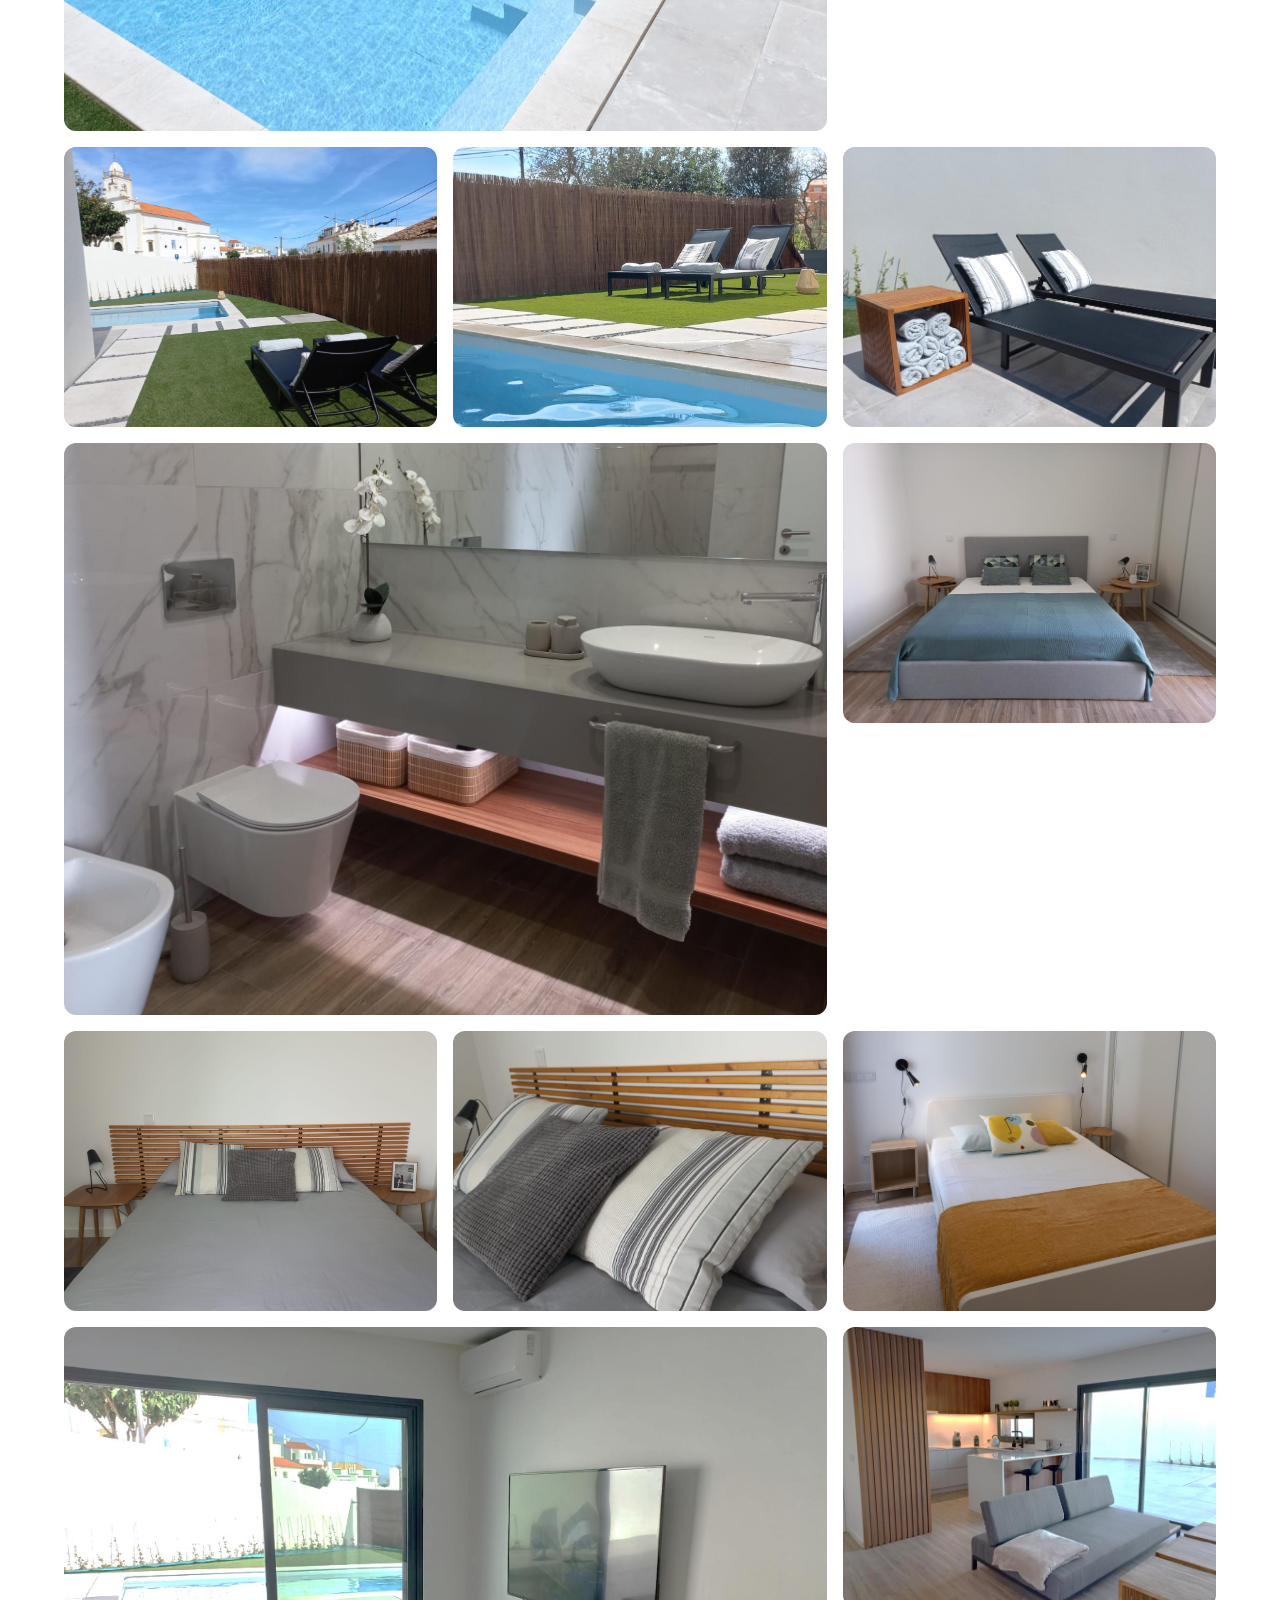
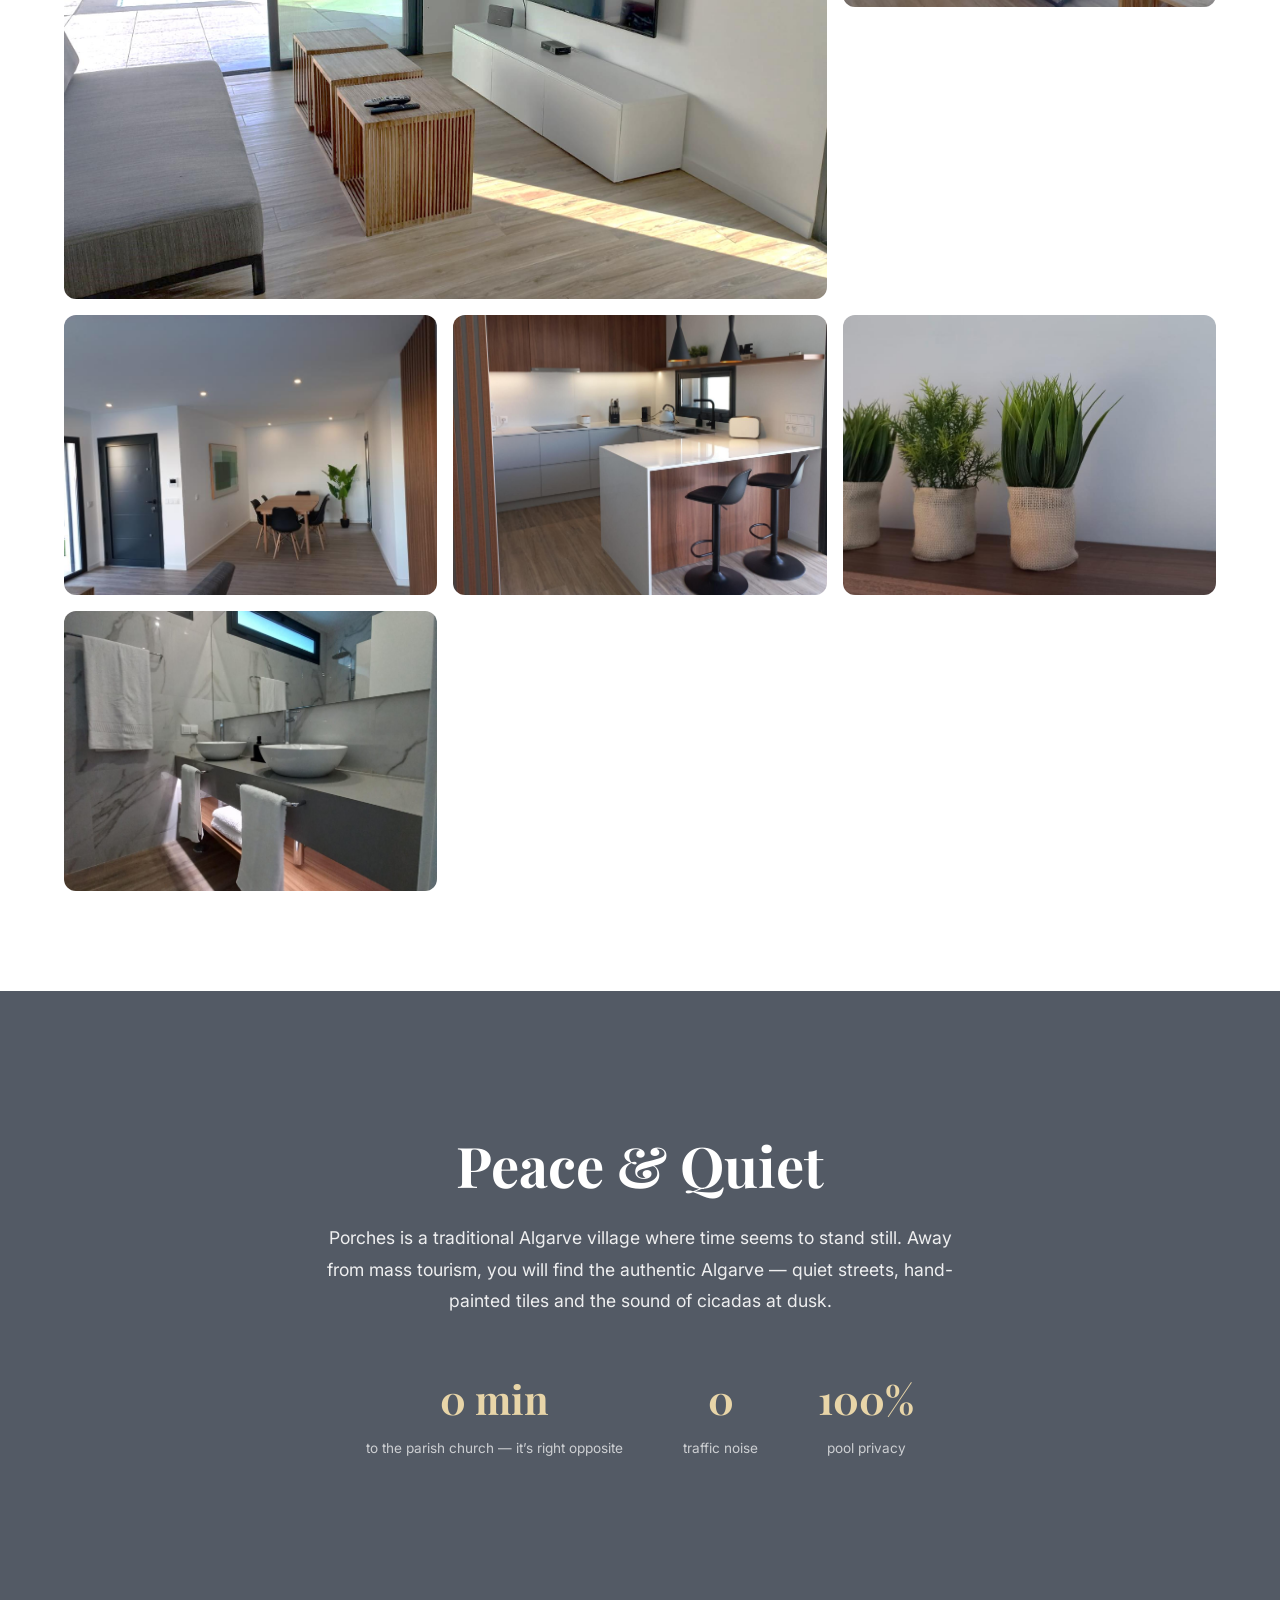
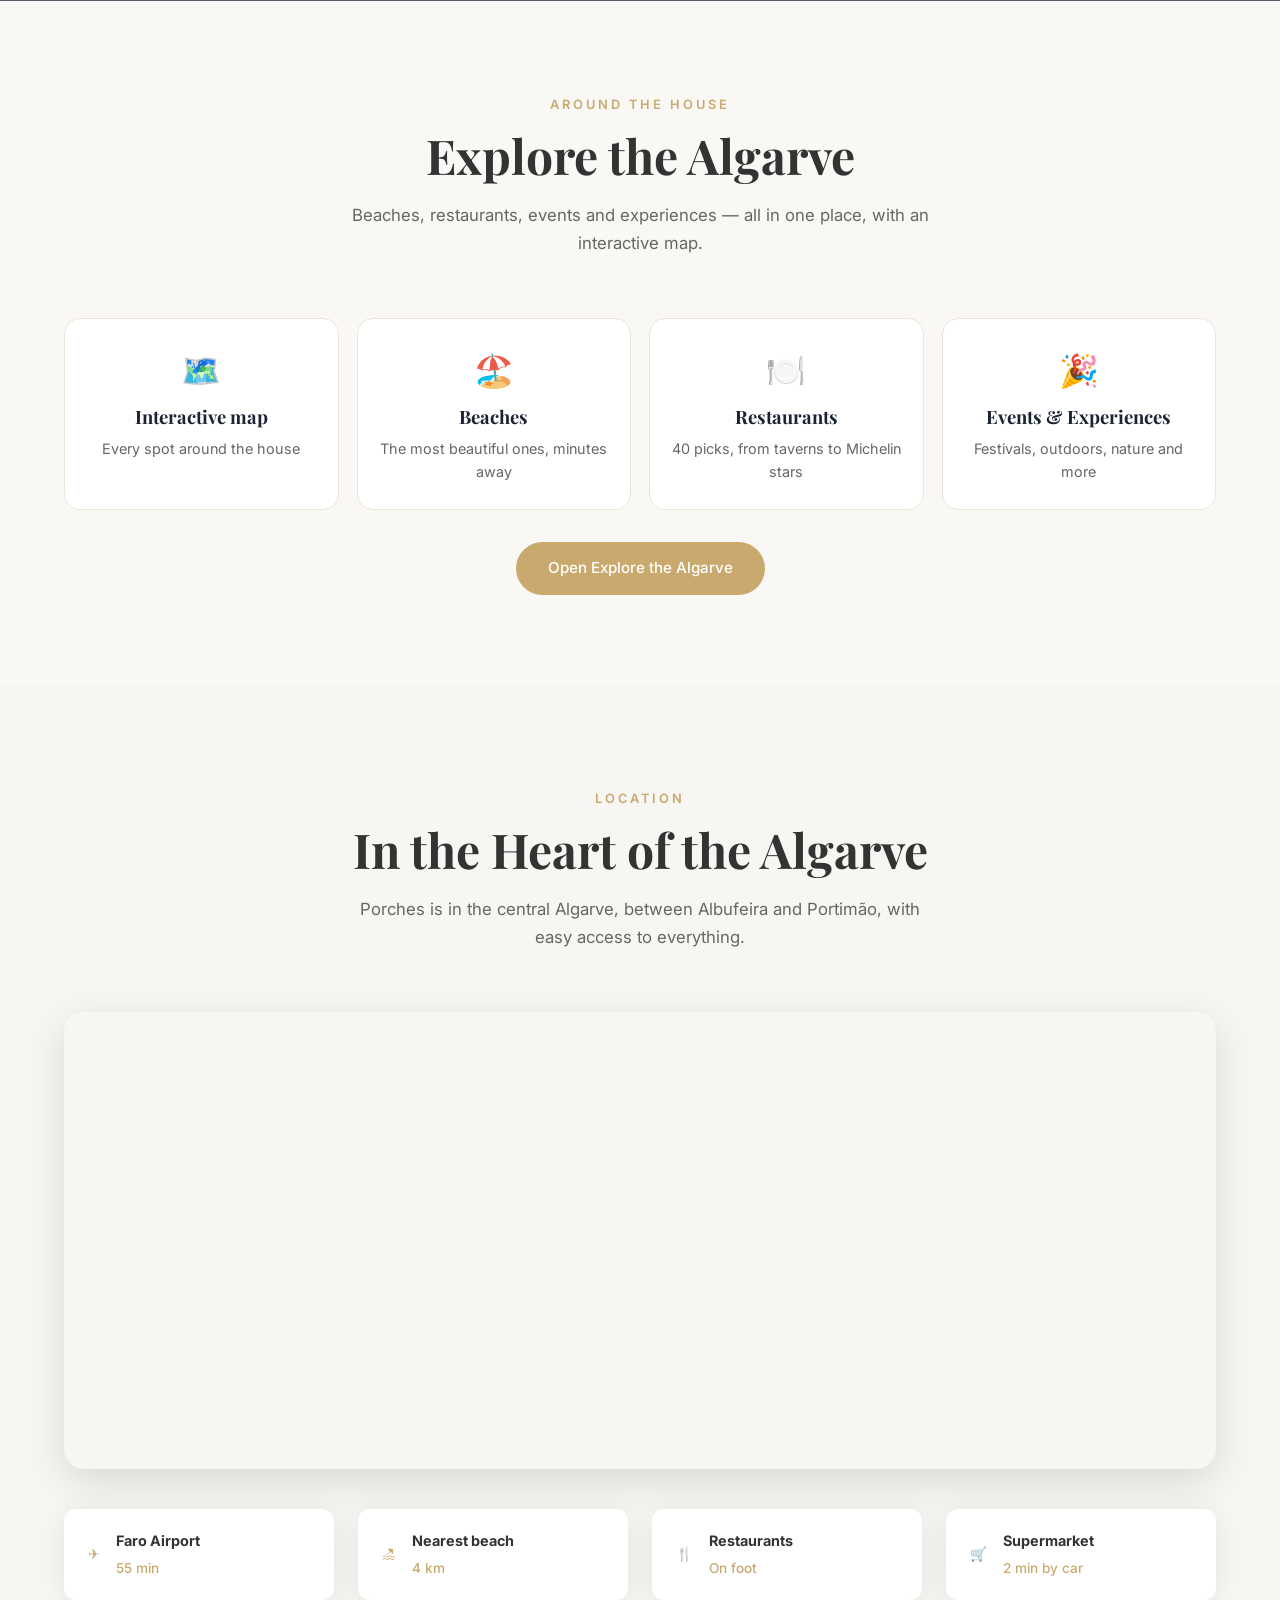
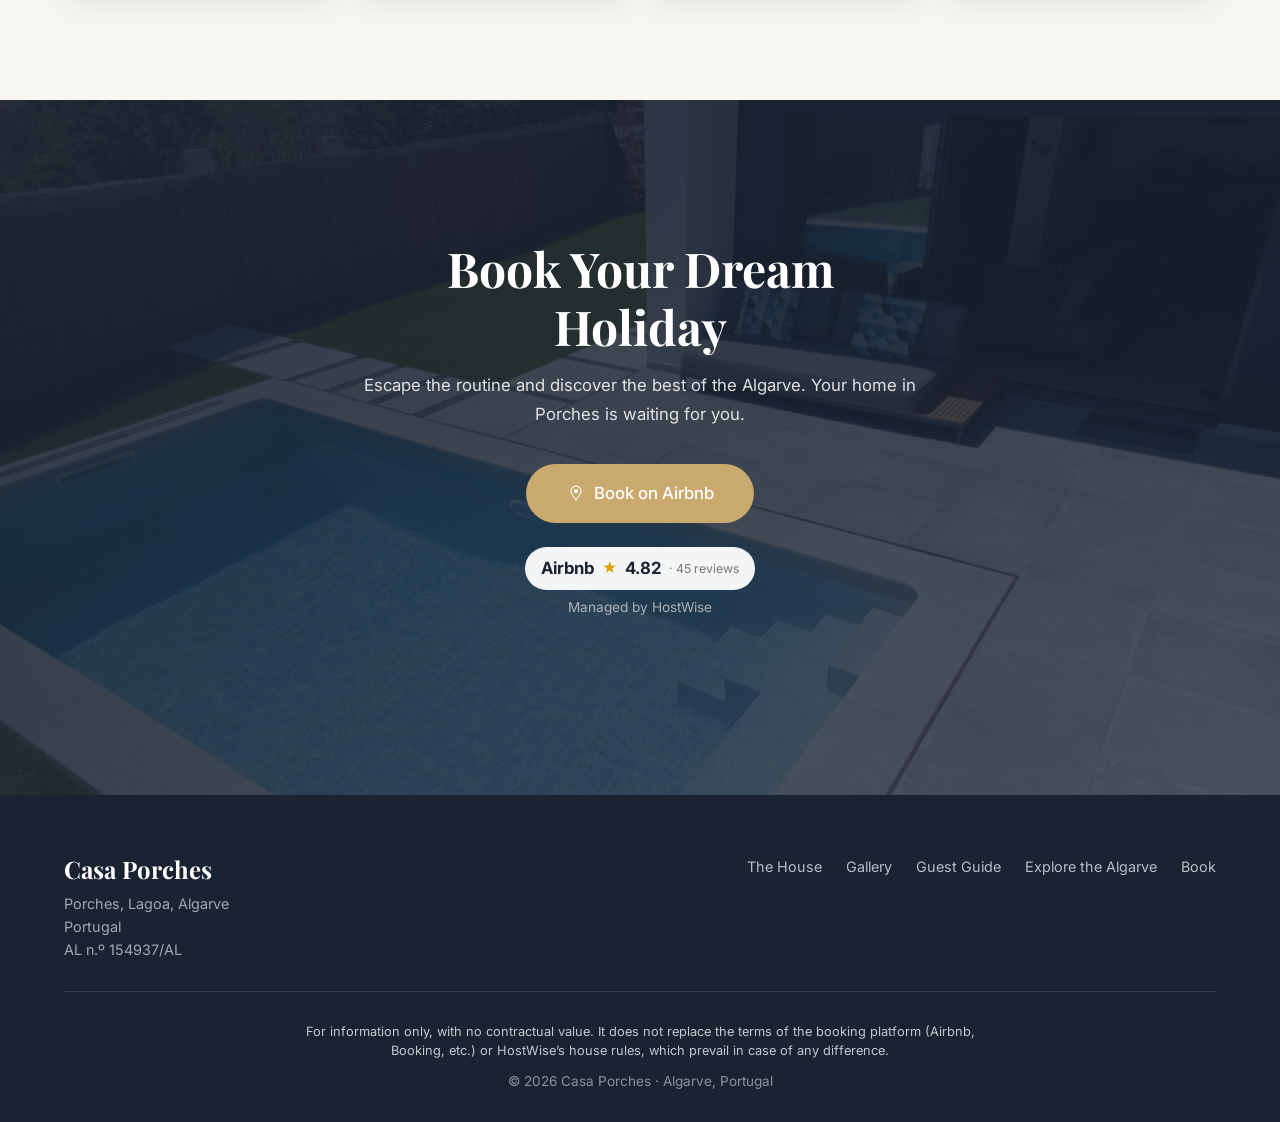
==== commit 6c9cd698: "Atualiza index.html" ====
--- a/index.html
+++ b/index.html
@@ -11,6 +11,20 @@
     <link rel="stylesheet" href="style.css?v=2">
     <style>
     .nav-menu{margin-left:auto}
+    .explore-band{padding:90px 0;background:var(--cream)}
+    .explore-grid{display:grid;grid-template-columns:repeat(4,1fr);gap:18px;margin-top:10px}
+    .ex-card{background:#fff;border:1px solid #ece6da;border-radius:16px;padding:26px 20px;text-align:center;display:flex;flex-direction:column;gap:6px;transition:var(--transition)}
+    .ex-card:hover{transform:translateY(-4px);box-shadow:var(--shadow-lg)}
+    .ex-card b{font-family:'Playfair Display',serif;font-size:1.15rem;color:var(--navy)}
+    .ex-card span{color:var(--text-light);font-size:.9rem}
+    .ex-card .ex-ico{font-size:2rem;color:inherit}
+    @media (max-width:900px){.explore-grid{grid-template-columns:1fr 1fr}}
+    @media (max-width:480px){.explore-grid{grid-template-columns:1fr}}
+    .ratings{display:flex;flex-wrap:wrap;gap:10px;justify-content:center;margin:22px 0 6px}
+    .rating{display:inline-flex;align-items:center;gap:8px;background:rgba(255,255,255,.95);color:var(--navy);border-radius:999px;padding:8px 16px;font-size:.92rem;text-decoration:none}
+    .rating b{font-size:1.05rem}.rating .st{color:#e0a100}
+    .rating small{color:#777}
+    .btn-outline{background:transparent;border:2px solid #fff;color:#fff}
     .lang-dd{position:relative;margin-left:20px}
     .lang-btn{display:flex;align-items:center;gap:6px;background:rgba(26,35,50,.55);color:#fff;border:1px solid rgba(255,255,255,.4);border-radius:999px;padding:7px 12px;font:600 .82rem 'Inter',sans-serif;cursor:pointer}
     .navbar.scrolled .lang-btn{background:#fff;color:var(--navy);border-color:#e3dccd}
@@ -42,12 +56,8 @@
             </button>
             <ul class="nav-menu" id="navMenu">
                 <li><a href="#about">A Casa</a></li>
-                <li><a href="#gallery">Galeria</a></li>
-                <li><a href="#beaches">Praias</a></li>
-                <li><a href="#restaurants">Restaurantes</a></li>
-                <li><a href="#activities">Atividades</a></li>
-                <li><a href="guia.html#map">Mapa</a></li>
-                <li><a href="guia.html">Guia do Hóspede</a></li>
+                <li><a data-page href="guia.html">Guia do Hóspede</a></li>
+                <li><a data-page href="explorar.html">Explorar o Algarve</a></li>
                 <li><a href="#booking" class="nav-cta">Reservar</a></li>
             </ul>
             <div class="lang-dd" id="langDD">
@@ -152,7 +162,8 @@
                             <li>6 espreguiçadeiras</li>
                             <li>Mesa exterior para 10 pessoas</li>
                             <li>Grelhador / Barbecue</li>
-                            <li>Chapéu de sol com iluminação LED</li>
+                            <li>Toldo motorizado</li>
+                            <li>Garagem e estacionamento privativo dentro do lote</li>
                             <li>Jardim com acesso direto dos quartos</li>
                         </ul>
                     </div>
@@ -225,7 +236,7 @@
                 </div>
                 <div class="gallery-item" data-category="social">
                     <img src="images/living_2.jpg" alt="Sala" loading="lazy">
-                    <div class="gallery-caption">Sala</div>
+                    <div class="gallery-caption">Sala de Jantar</div>
                 </div>
                 <div class="gallery-item" data-category="social">
                     <img src="images/kitchen_0.jpg" alt="Cozinha" loading="lazy">
@@ -243,89 +254,7 @@
         </div>
     </section>
 
-    <!-- Beaches Section -->
-    <section class="beaches" id="beaches">
-        <div class="container">
-            <div class="section-header light">
-                <span class="section-tag">Paraíso à Porta</span>
-                <h2>Praias Deslumbrantes</h2>
-                <p class="section-desc">Algumas das praias mais bonitas do mundo estão a poucos minutos da casa. Falésias douradas, grutas secretas e águas cristalinas.</p>
-            </div>
-            <div class="beaches-grid">
-                <div class="beach-card featured">
-                    <div class="beach-image">
-                        <img src="images/beaches_0.jpg" alt="Praia da Marinha" loading="lazy">
-                        <span class="beach-distance">6 km</span>
-                    </div>
-                    <div class="beach-info">
-                        <h3>Praia da Marinha</h3>
-                        <p>Considerada pela CNN uma das melhores praias do mundo. Falésias espetaculares, águas cristalinas e formações rochosas únicas. Perfeita para snorkeling.</p>
-                        <div class="beach-tags">
-                            <span>Top Mundial</span>
-                            <span>Snorkeling</span>
-                            <span>Falésias</span>
-                        </div>
-                    </div>
-                </div>
-                <div class="beach-card">
-                    <div class="beach-image">
-                        <img src="images/beaches_1.jpg" alt="Praia da Senhora da Rocha" loading="lazy">
-                        <span class="beach-distance">4 km</span>
-                    </div>
-                    <div class="beach-info">
-                        <h3>Praia N.ª Sr.ª da Rocha</h3>
-                        <p>Capela pitoresca no topo da falésia com vistas panorâmicas. Praia abrigada e tranquila, ideal para famílias.</p>
-                        <div class="beach-tags">
-                            <span>Família</span>
-                            <span>Tranquila</span>
-                        </div>
-                    </div>
-                </div>
-                <div class="beach-card">
-                    <div class="beach-image">
-                        <img src="images/beaches_3.jpg" alt="Benagil" loading="lazy">
-                        <span class="beach-distance">7 km</span>
-                    </div>
-                    <div class="beach-info">
-                        <h3>Praia de Benagil</h3>
-                        <p>Famosa pela gruta do Algar de Benagil — uma catedral natural esculpida pelo mar. Passeios de barco disponíveis.</p>
-                        <div class="beach-tags">
-                            <span>Gruta Icónica</span>
-                            <span>Barco</span>
-                        </div>
-                    </div>
-                </div>
-                <div class="beach-card">
-                    <div class="beach-image">
-                        <img src="images/beaches_4.jpg" alt="Armação de Pêra" loading="lazy">
-                        <span class="beach-distance">5 km</span>
-                    </div>
-                    <div class="beach-info">
-                        <h3>Armação de Pêra</h3>
-                        <p>Praia extensa com passeio marítimo animado, restaurantes e cafés. Perfeita para longas caminhadas à beira-mar.</p>
-                        <div class="beach-tags">
-                            <span>Passeio Marítimo</span>
-                            <span>Restaurantes</span>
-                        </div>
-                    </div>
-                </div>
-                <div class="beach-card">
-                    <div class="beach-image">
-                        <img src="images/beaches_2.jpg" alt="Vale de Centeanes" loading="lazy">
-                        <span class="beach-distance">9 km</span>
-                    </div>
-                    <div class="beach-info">
-                        <h3>Praia do Vale de Centeanes</h3>
-                        <p>Pequena praia entre falésias, longe das multidões. Um segredo bem guardado do Algarve para quem procura sossego.</p>
-                        <div class="beach-tags">
-                            <span>Sossego</span>
-                            <span>Secreta</span>
-                        </div>
-                    </div>
-                </div>
-            </div>
-        </div>
-    </section>
+    
 
     <!-- Tranquility Section -->
     <section class="tranquility">
@@ -351,108 +280,25 @@
         </div>
     </section>
 
-    <!-- Restaurants Section -->
-    <section class="restaurants" id="restaurants">
+    
+
+    
+
+    <!-- Explore teaser -->
+    <section class="explore-band" id="explore">
         <div class="container">
             <div class="section-header">
-                <span class="section-tag">Gastronomia</span>
-                <h2>Sabores do Algarve</h2>
-                <p class="section-desc">De tascas tradicionais a restaurantes com estrela Michelin — a zona de Porches é um paraíso gastronómico.</p>
-            </div>
-            <div class="restaurants-grid">
-                <div class="restaurant-card premium">
-                    <div class="restaurant-badge">Estrelas Michelin</div>
-                    <h3>Ocean Restaurant</h3>
-                    <p class="restaurant-location">Vila Vita Parc, Porches</p>
-                    <p>Chef Hans Neuner. Cozinha de autor com ingredientes locais e marisco fresco da costa algarvia. Uma experiência gastronómica única.</p>
-                    <span class="restaurant-distance">A poucos minutos</span>
-                </div>
-                <div class="restaurant-card">
-                    <div class="restaurant-badge local">Tasca Tradicional</div>
-                    <h3>Tasca 26</h3>
-                    <p class="restaurant-location">Porches</p>
-                    <p>Especialistas em carnes grelhadas. Ambiente autêntico e acolhedor, com os melhores sabores da cozinha algarvia tradicional.</p>
-                    <span class="restaurant-distance">Em Porches</span>
-                </div>
-                <div class="restaurant-card">
-                    <div class="restaurant-badge local">Cozinha Algarvia</div>
-                    <h3>O Charneco</h3>
-                    <p class="restaurant-location">Estômbar</p>
-                    <p>Sem menu, preço fixo com vinho incluído. Culinária tradicional algarvia autêntica. Reserva obrigatória — vale cada momento.</p>
-                    <span class="restaurant-distance">10 min de carro</span>
-                </div>
-                <div class="restaurant-card">
-                    <div class="restaurant-badge local">Peixe Fresco</div>
-                    <h3>O Ciclo</h3>
-                    <p class="restaurant-location">Lagoa</p>
-                    <p>Raia de caldo, açorda de lingueirão, xerém de berbigão. Peixe fresco e pratos tradicionais no centro de Lagoa.</p>
-                    <span class="restaurant-distance">8 min de carro</span>
-                </div>
-                <div class="restaurant-card">
-                    <div class="restaurant-badge local">Junto ao Mar</div>
-                    <h3>Rei das Praias</h3>
-                    <p class="restaurant-location">Ferragudo</p>
-                    <p>Desde 1976 na Praia dos Caneiros. Peixe e marisco frescos com vista privilegiada para o mar. Uma referência algarvia.</p>
-                    <span class="restaurant-distance">15 min de carro</span>
-                </div>
-                <div class="restaurant-card">
-                    <div class="restaurant-badge local">Vista Mar</div>
-                    <h3>Vista</h3>
-                    <p class="restaurant-location">Portimão</p>
-                    <p>Chef João Oliveira numa das mais belas praias do Algarve. Mais de 600 vinhos. Requinte tradicional e moderno.</p>
-                    <span class="restaurant-distance">20 min de carro</span>
-                </div>
-            </div>
-            <div style="text-align:center;margin-top:36px"><a href="guia.html#food" class="btn btn-primary">Ver os 40 restaurantes recomendados</a></div>
-        </div>
-    </section>
-
-    <!-- Activities Section -->
-    <section class="activities" id="activities">
-        <div class="container">
-            <div class="section-header">
-                <span class="section-tag">Para Toda a Família</span>
-                <h2>O Que Fazer</h2>
-            </div>
-            <div class="activities-grid">
-                <div class="activity-card">
-                    <div class="activity-image">
-                        <img src="images/golf_0.jpg" alt="Golfe" loading="lazy">
-                    </div>
-                    <div class="activity-info">
-                        <h3>Golfe</h3>
-                        <p>Vale da Pinta (8 km) e Amendoeira Golf Resort (6 km) — dois campos de classe mundial à porta de casa.</p>
-                    </div>
-                </div>
-                <div class="activity-card">
-                    <div class="activity-image">
-                        <img src="images/waterparks_0.jpg" alt="Parques Aquáticos" loading="lazy">
-                    </div>
-                    <div class="activity-info">
-                        <h3>Aqualand</h3>
-                        <p>A apenas 3 km! Diversão garantida para miúdos e graúdos com escorregas e piscinas de ondas.</p>
-                    </div>
-                </div>
-                <div class="activity-card">
-                    <div class="activity-image">
-                        <img src="images/waterparks_2.jpg" alt="Slide & Splash" loading="lazy">
-                    </div>
-                    <div class="activity-info">
-                        <h3>Slide & Splash</h3>
-                        <p>Parque aquático a 6 km com atrações para todas as idades. Espetáculos com animais e muito mais.</p>
-                    </div>
-                </div>
-                <div class="activity-card">
-                    <div class="activity-image">
-                        <img src="images/zoomarine_0.jpg" alt="Zoomarine" loading="lazy">
-                    </div>
-                    <div class="activity-info">
-                        <h3>Zoomarine</h3>
-                        <p>A 10 km. Parque temático com golfinhos, aves tropicais, aquários e cinema 4D. Imperdível!</p>
-                    </div>
-                </div>
-            </div>
-            <div style="text-align:center;margin-top:36px"><a href="guia.html#todo" class="btn btn-primary">Ver eventos, festas e experiências</a></div>
+                <span class="section-tag">À Volta da Casa</span>
+                <h2>Explorar o Algarve</h2>
+                <p class="section-desc">Praias, restaurantes, eventos e experiências — tudo num só sítio, com mapa interativo.</p>
+            </div>
+            <div class="explore-grid">
+                <a data-page class="ex-card" href="explorar.html#map"><span class="ex-ico">🗺️</span><b>Mapa interativo</b><span>Todos os pontos à volta da casa</span></a>
+                <a data-page class="ex-card" href="explorar.html#beaches"><span class="ex-ico">🏖️</span><b>Praias</b><span>As mais bonitas a poucos minutos</span></a>
+                <a data-page class="ex-card" href="explorar.html#food"><span class="ex-ico">🍽️</span><b>Restaurantes</b><span>40 sugestões, de tascas a estrelas Michelin</span></a>
+                <a data-page class="ex-card" href="explorar.html#todo"><span class="ex-ico">🎉</span><b>Eventos e Experiências</b><span>Festas, ar livre, natureza e muito mais</span></a>
+            </div>
+            <div style="text-align:center;margin-top:32px"><a data-page href="explorar.html" class="btn btn-primary">Abrir Explorar o Algarve</a></div>
         </div>
     </section>
 
@@ -515,8 +361,10 @@
                     <svg width="20" height="20" viewBox="0 0 24 24" fill="currentColor"><path d="M12.001 18.275c-.457-.839-1.218-1.87-1.895-2.737-.799-1.024-1.672-2.057-2.361-3.199-.689-1.142-1.194-2.394-1.194-3.672 0-3.013 2.437-5.45 5.45-5.45s5.45 2.437 5.45 5.45c0 1.278-.505 2.53-1.194 3.672-.689 1.142-1.562 2.175-2.361 3.199-.677.867-1.438 1.898-1.895 2.737zM12.001 2.017c-3.563 0-6.65 2.887-6.65 6.65 0 1.578.605 3.03 1.394 4.272.789 1.242 1.762 2.375 2.561 3.399.799 1.024 1.562 2.057 1.895 2.837.1.2.3.4.5.6.1.1.2.1.3.1s.2 0 .3-.1c.2-.2.4-.4.5-.6.333-.78 1.096-1.813 1.895-2.837.799-1.024 1.772-2.157 2.561-3.399.789-1.242 1.394-2.694 1.394-4.272 0-3.763-3.087-6.65-6.65-6.65z"/><circle cx="12" cy="8.5" r="2.5"/></svg>
                     Reservar no Airbnb
                 </a>
-            </div>
-            <p class="booking-note">Avaliação 4.82/5 &middot; 45 avaliações &middot; Gerido por HostWise</p>
+                <a id="bookingBtn" href="#" target="_blank" rel="noopener" class="btn btn-lg btn-outline" style="display:none">Reservar no Booking</a>
+            </div>
+            <div class="ratings" id="ratings"></div>
+            <p class="booking-note">Gerido por HostWise</p>
         </div>
     </section>
 
@@ -531,13 +379,13 @@
                 <div class="footer-links">
                     <a href="#about">A Casa</a>
                     <a href="#gallery">Galeria</a>
-                    <a href="#beaches">Praias</a>
-                    <a href="#restaurants">Restaurantes</a>
-                    <a href="guia.html">Guia do Hóspede</a>
+                    <a data-page href="guia.html">Guia do Hóspede</a>
+                    <a data-page href="explorar.html">Explorar o Algarve</a>
                     <a href="#booking">Reservar</a>
                 </div>
             </div>
             <div class="footer-bottom">
+                <p class="disc" style="max-width:720px;margin:0 auto 10px;font-size:.8rem;line-height:1.5;opacity:.75">Informação meramente indicativa, sem valor contratual. Não dispensa a leitura das condições da plataforma de reserva (Airbnb, Booking, etc.) e das regras da HostWise, que prevalecem em caso de diferença.</p>
                 <p>&copy; 2026 Casa Porches &middot; Algarve, Portugal</p>
             </div>
         </div>
@@ -585,8 +433,17 @@
         document.documentElement.lang=l; document.title=TITLES[l];
         btn.innerHTML=FLAGS[l]+'<span>'+l.toUpperCase()+'</span><span class="car">▾</span>';
         menu.querySelectorAll('button').forEach(function(b){b.classList.toggle('on',b.dataset.l===l)});
-        document.querySelectorAll('a[href^="guia.html"]').forEach(function(a){var h=a.getAttribute('href').split('#');a.setAttribute('href','guia.html?lang='+l+(h[1]?'#'+h[1]:''))});
+        document.querySelectorAll('a[data-page]').forEach(function(a){var h=a.getAttribute('href').split('?')[0].split('#');a.setAttribute('href',h[0]+'?lang='+l+(h[1]?'#'+h[1]:''))});
+        renderRatings(l);
         try{localStorage.setItem('guiaLang',l)}catch(e){}
+      }
+      var REV={pt:'avaliações',en:'reviews',es:'reseñas',fr:'avis',de:'Bewertungen',it:'recensioni'};
+      function renderRatings(l){
+        var C=window.CASA||{}, box=document.getElementById('ratings'); if(!box) return;
+        box.innerHTML=[['Airbnb','airbnb'],['Booking.com','booking'],['Vrbo','vrbo']].filter(function(p){return C[p[1]+'_nota']}).map(function(p){
+          var k=p[1], link=C[k+'_link'], n=C[k+'_avaliacoes'];
+          return '<'+(link?'a href="'+link+'" target="_blank" rel="noopener"':'span')+' class="rating"><b>'+p[0]+'</b><span class="st">★</span><b>'+C[k+'_nota']+'</b>'+(n?'<small>· '+n+' '+REV[l]+'</small>':'')+'</'+(link?'a':'span')+'>'}).join('');
+        var bb=document.getElementById('bookingBtn'); if(C.booking_link){bb.href=C.booking_link;bb.style.display=''}
       }
       var q=new URLSearchParams(location.search).get('lang'), saved=null;
       try{saved=localStorage.getItem('guiaLang')}catch(e){}
@@ -595,7 +452,7 @@
       set(L.indexOf(q)>=0?q:(saved||auto||'pt'));
     };
     fetch('data/site.json',{cache:'no-cache'}).then(function(r){return r.json()}).then(function(d){
-      window.SITE_LANGS=d.SITE_LANGS; window.SITE_ROWS=d.SITE_ROWS; window.startSite();
+      window.SITE_LANGS=d.SITE_LANGS; window.SITE_ROWS=d.SITE_ROWS; window.CASA=d.CASA; window.startSite();
     }).catch(function(e){console.error(e)});
     </script>
 </body>
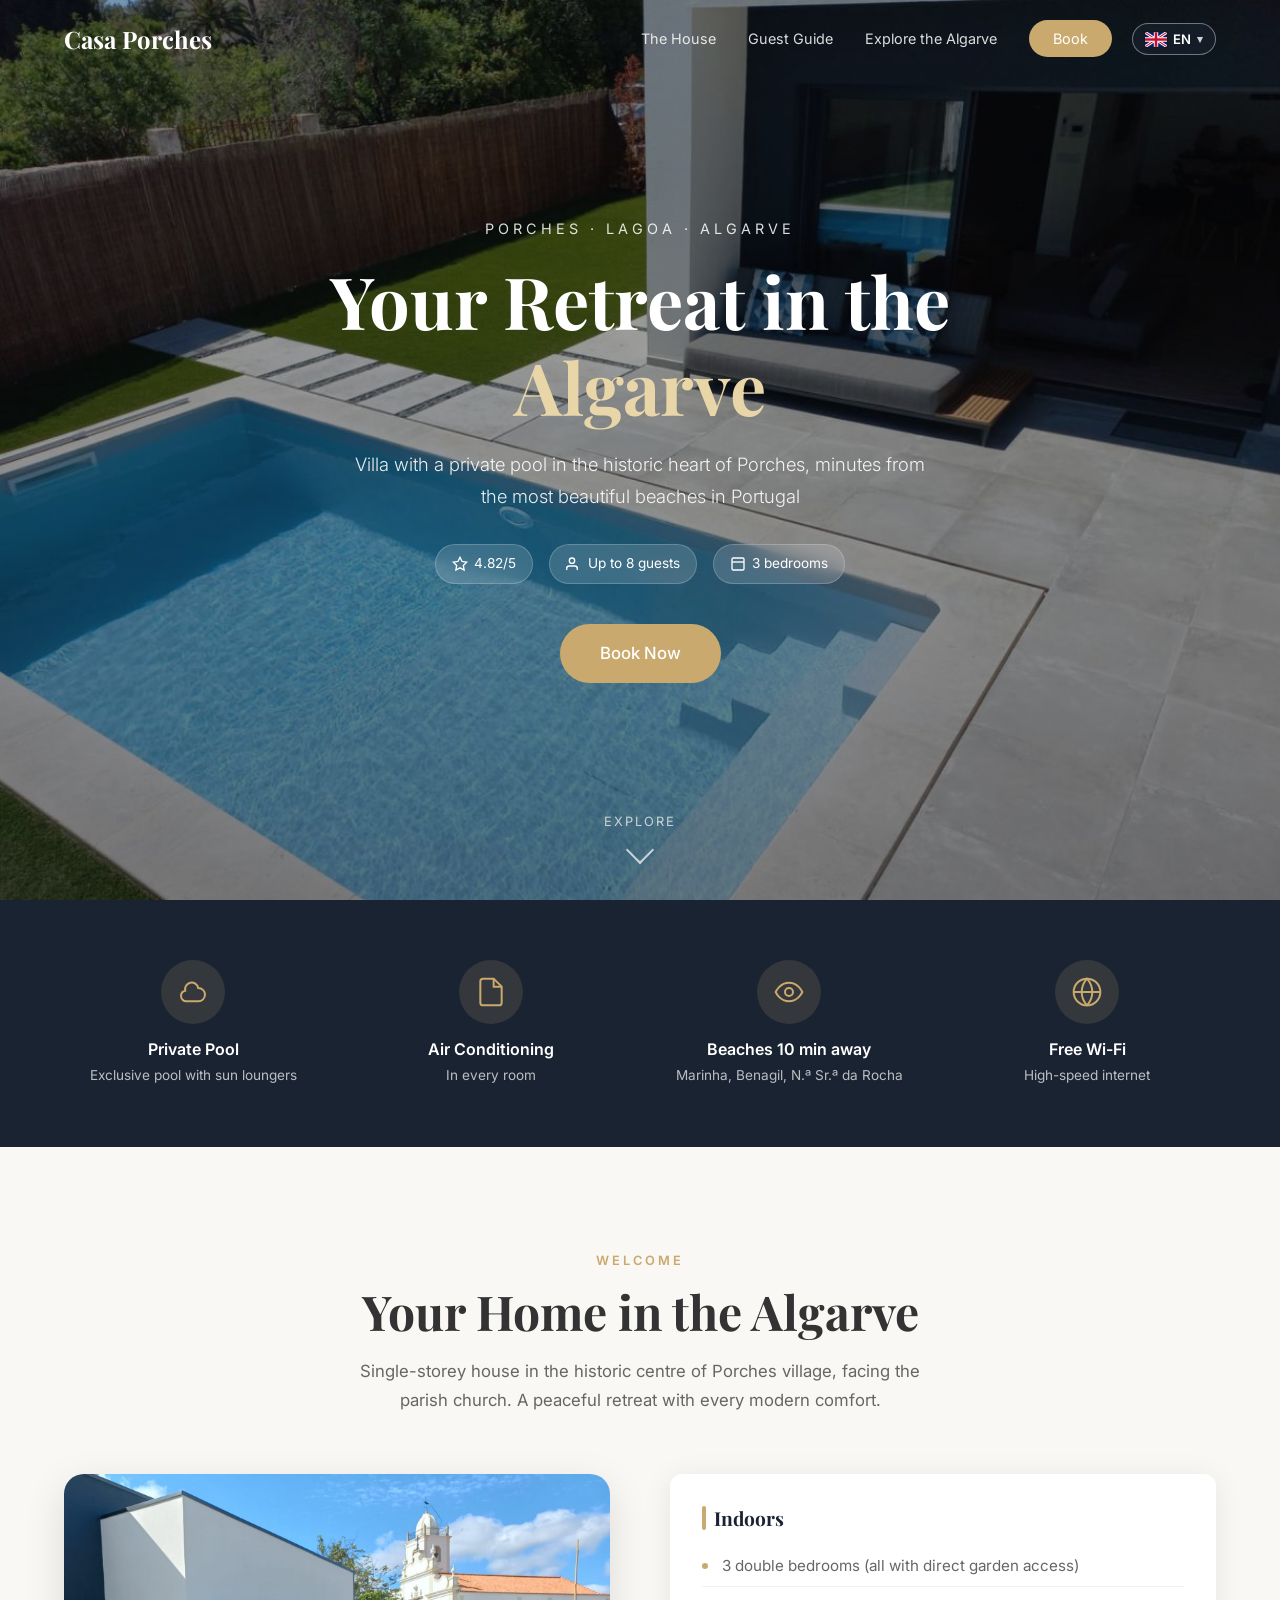
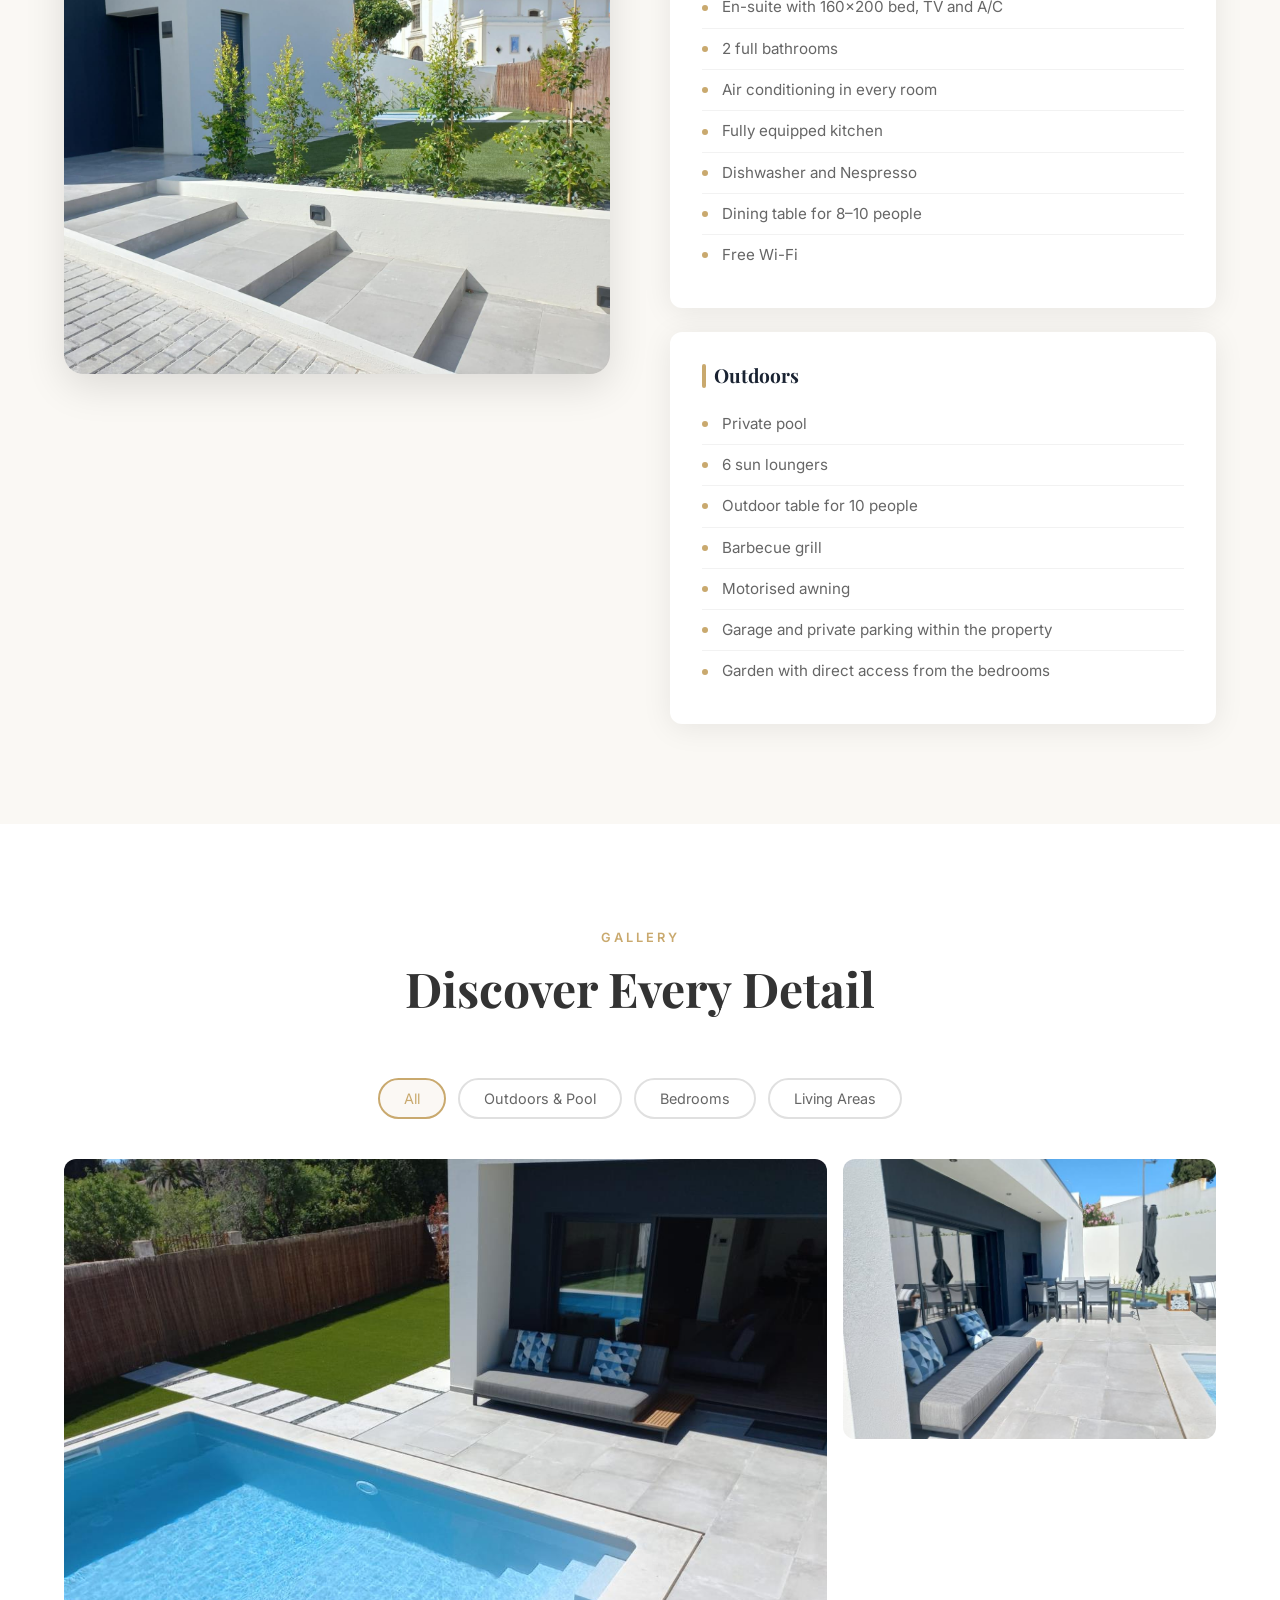
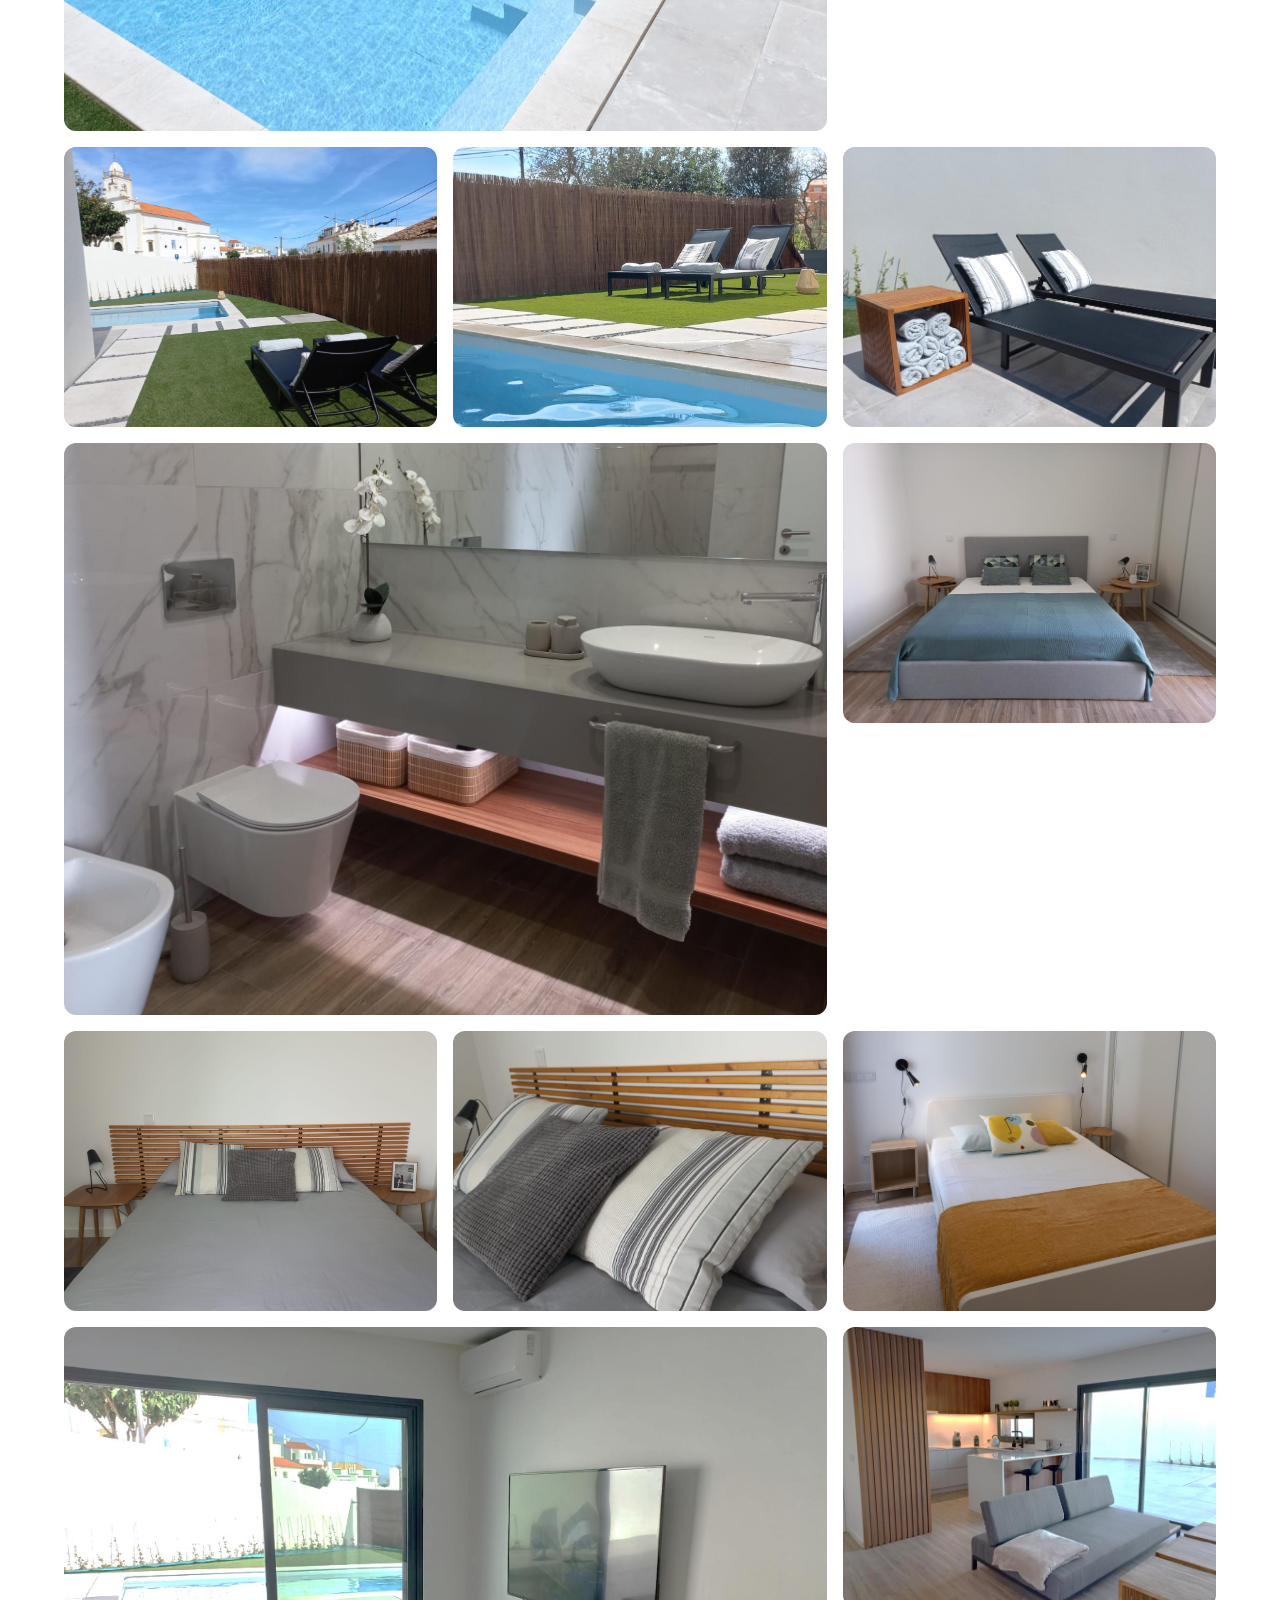
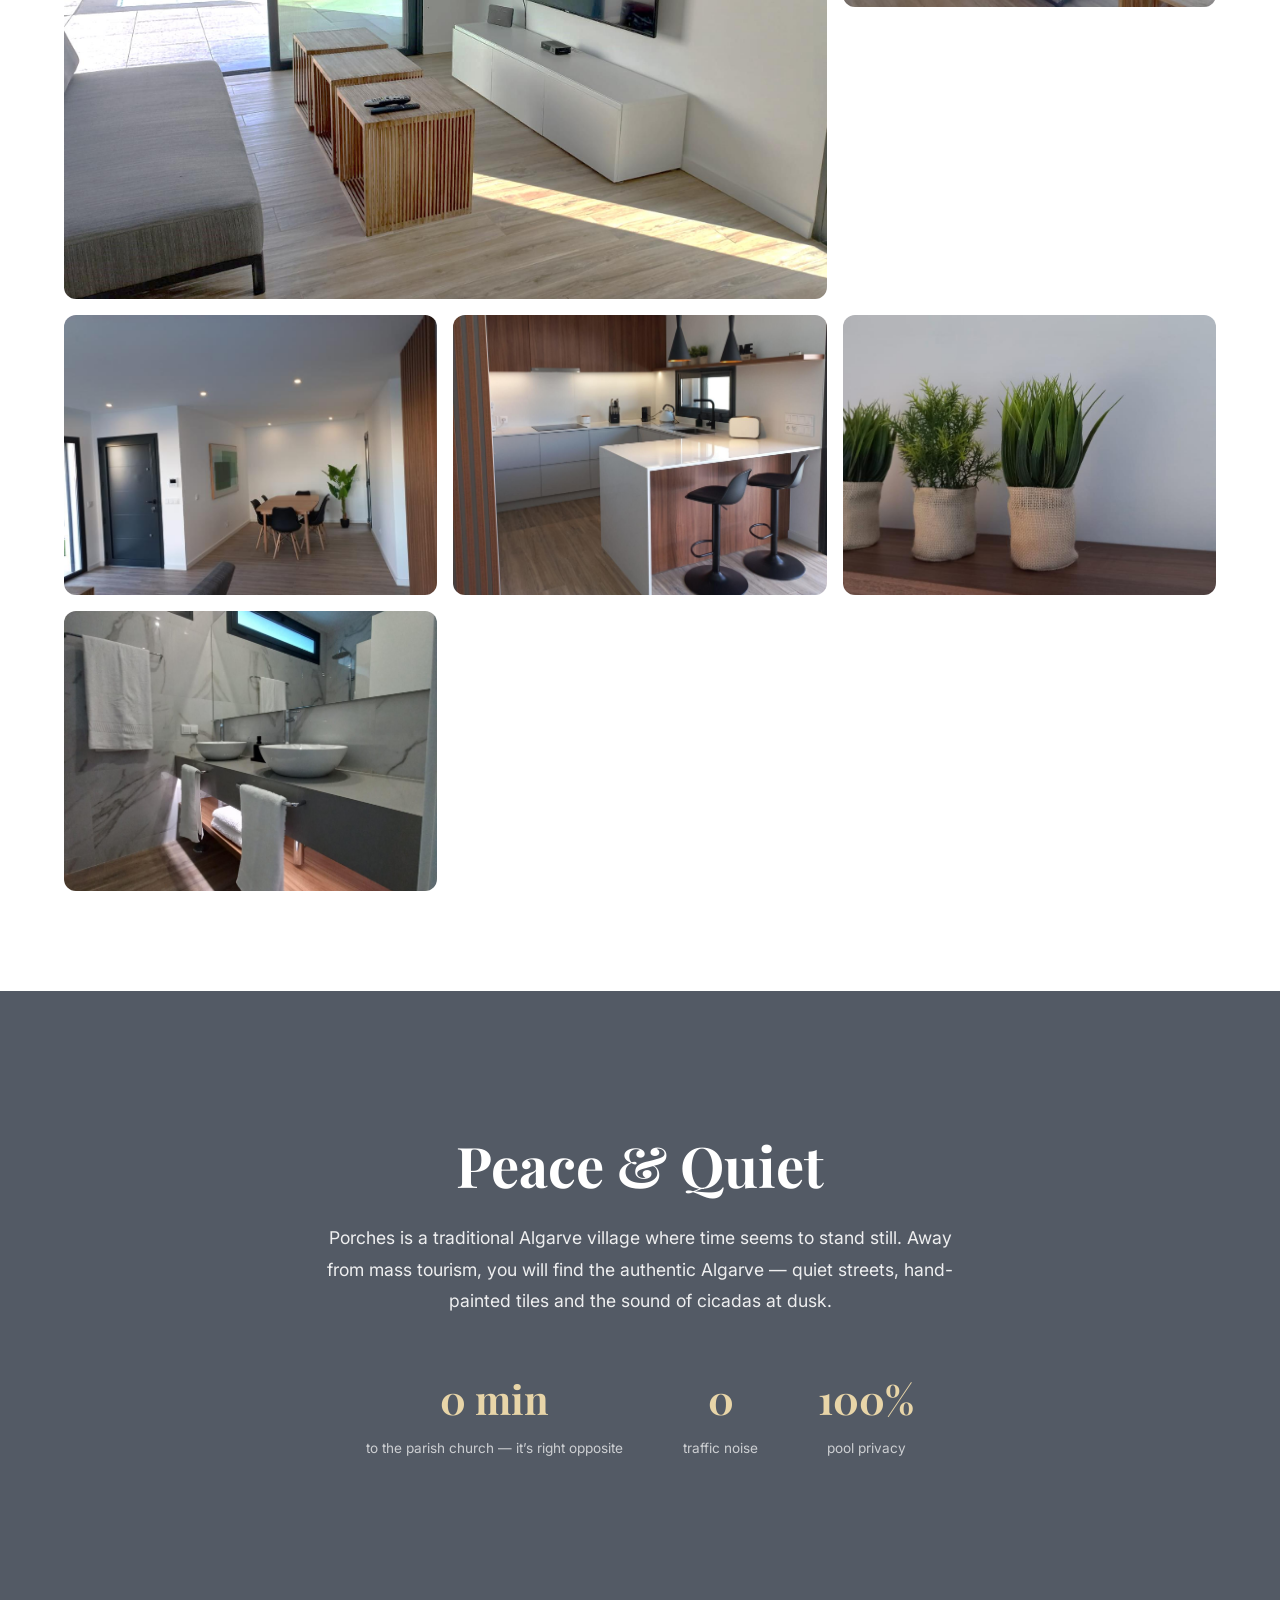
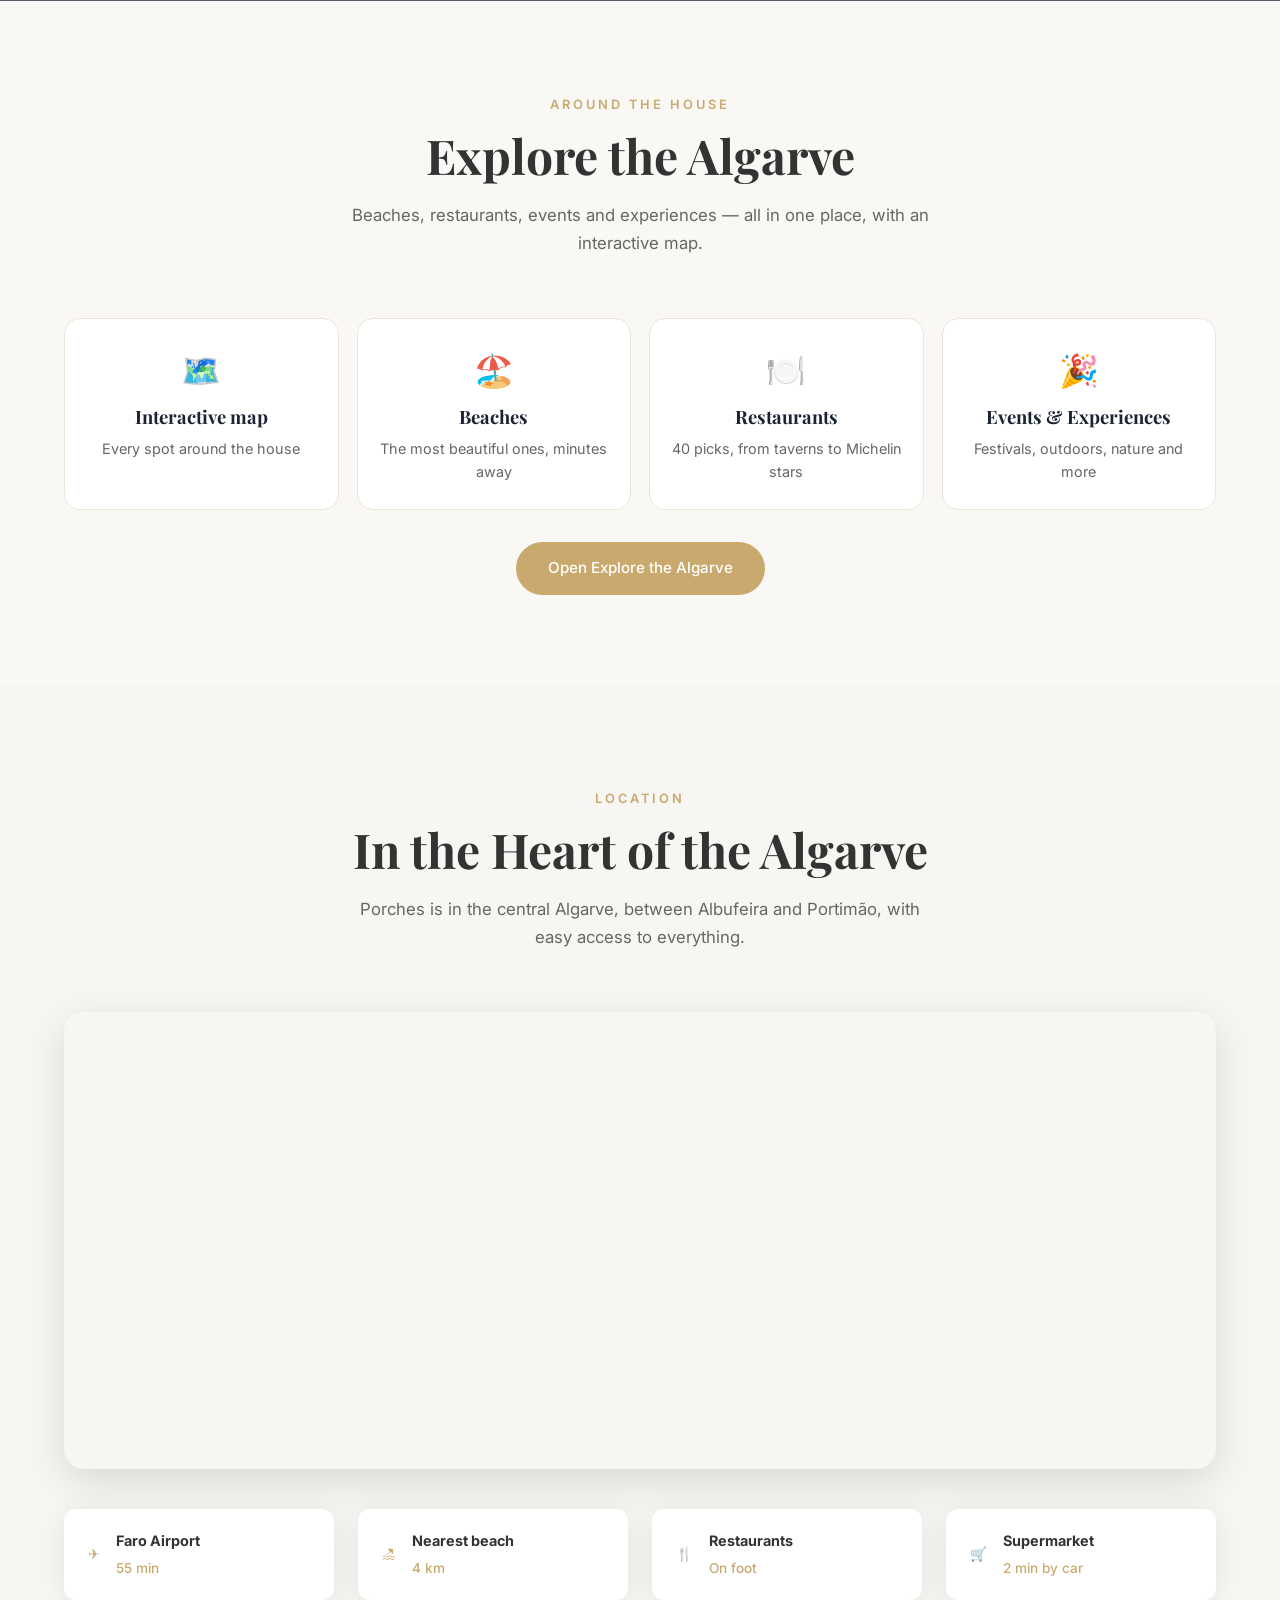
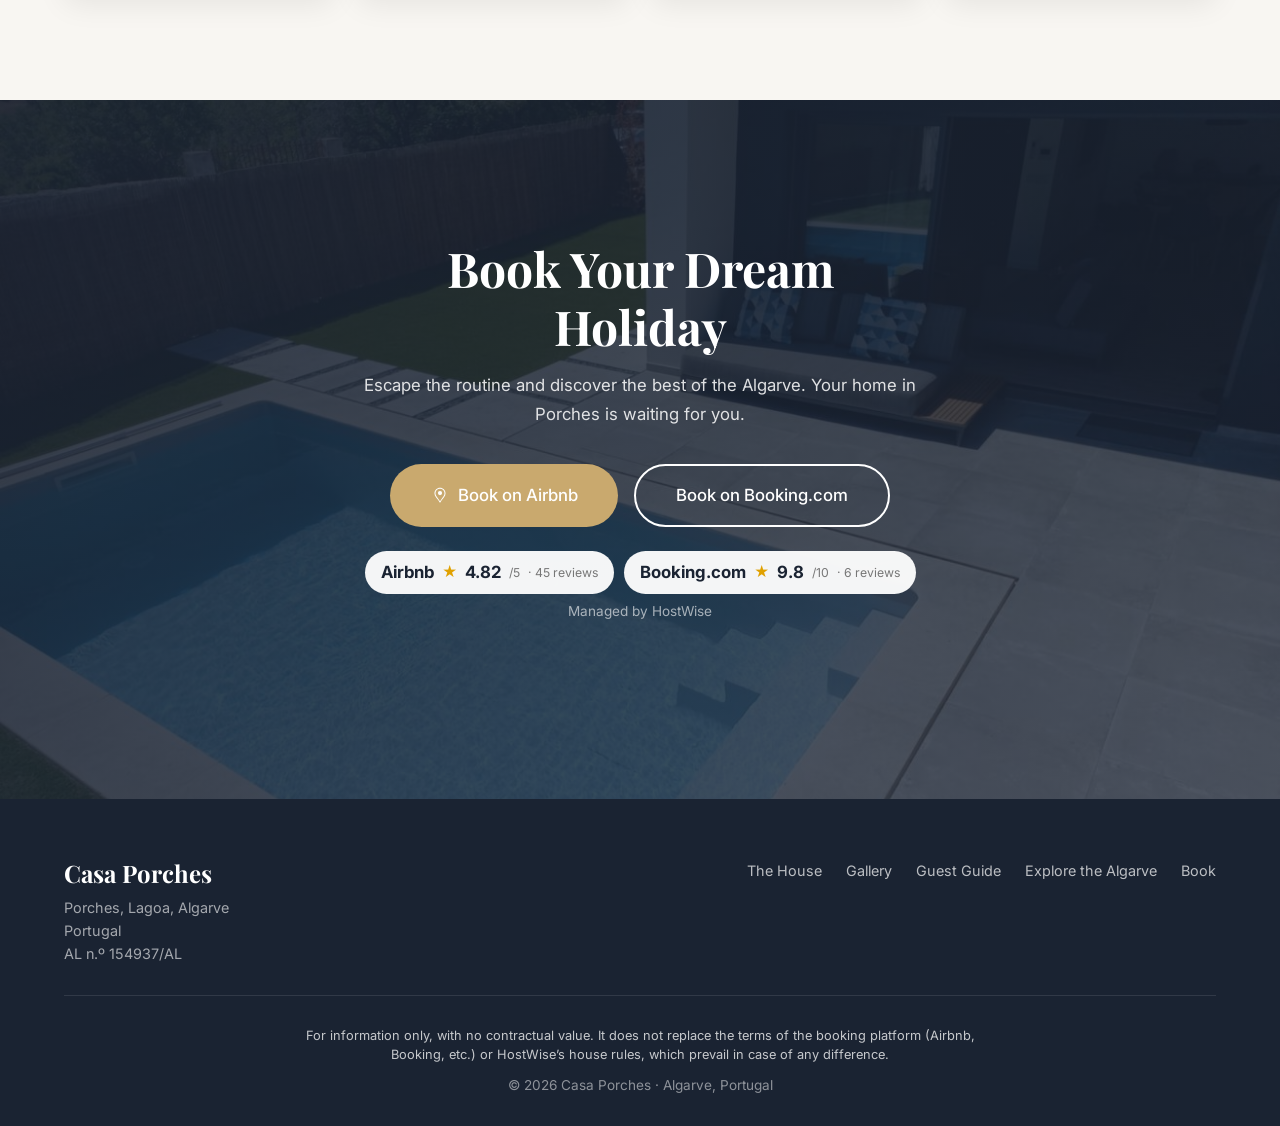
==== commit c7b3e29c: "Atualiza index.html" ====
--- a/index.html
+++ b/index.html
@@ -440,9 +440,9 @@
       var REV={pt:'avaliações',en:'reviews',es:'reseñas',fr:'avis',de:'Bewertungen',it:'recensioni'};
       function renderRatings(l){
         var C=window.CASA||{}, box=document.getElementById('ratings'); if(!box) return;
-        box.innerHTML=[['Airbnb','airbnb'],['Booking.com','booking'],['Vrbo','vrbo']].filter(function(p){return C[p[1]+'_nota']}).map(function(p){
+        box.innerHTML=[['Airbnb','airbnb','/5'],['Booking.com','booking','/10'],['Vrbo','vrbo','/5']].filter(function(p){return C[p[1]+'_nota']}).map(function(p){
           var k=p[1], link=C[k+'_link'], n=C[k+'_avaliacoes'];
-          return '<'+(link?'a href="'+link+'" target="_blank" rel="noopener"':'span')+' class="rating"><b>'+p[0]+'</b><span class="st">★</span><b>'+C[k+'_nota']+'</b>'+(n?'<small>· '+n+' '+REV[l]+'</small>':'')+'</'+(link?'a':'span')+'>'}).join('');
+          return '<'+(link?'a href="'+link+'" target="_blank" rel="noopener"':'span')+' class="rating"><b>'+p[0]+'</b><span class="st">★</span><b>'+C[k+'_nota']+'</b><small>'+p[2]+'</small>'+(n?'<small>· '+n+' '+REV[l]+'</small>':'')+'</'+(link?'a':'span')+'>'}).join('');
         var bb=document.getElementById('bookingBtn'); if(C.booking_link){bb.href=C.booking_link;bb.style.display=''}
       }
       var q=new URLSearchParams(location.search).get('lang'), saved=null;
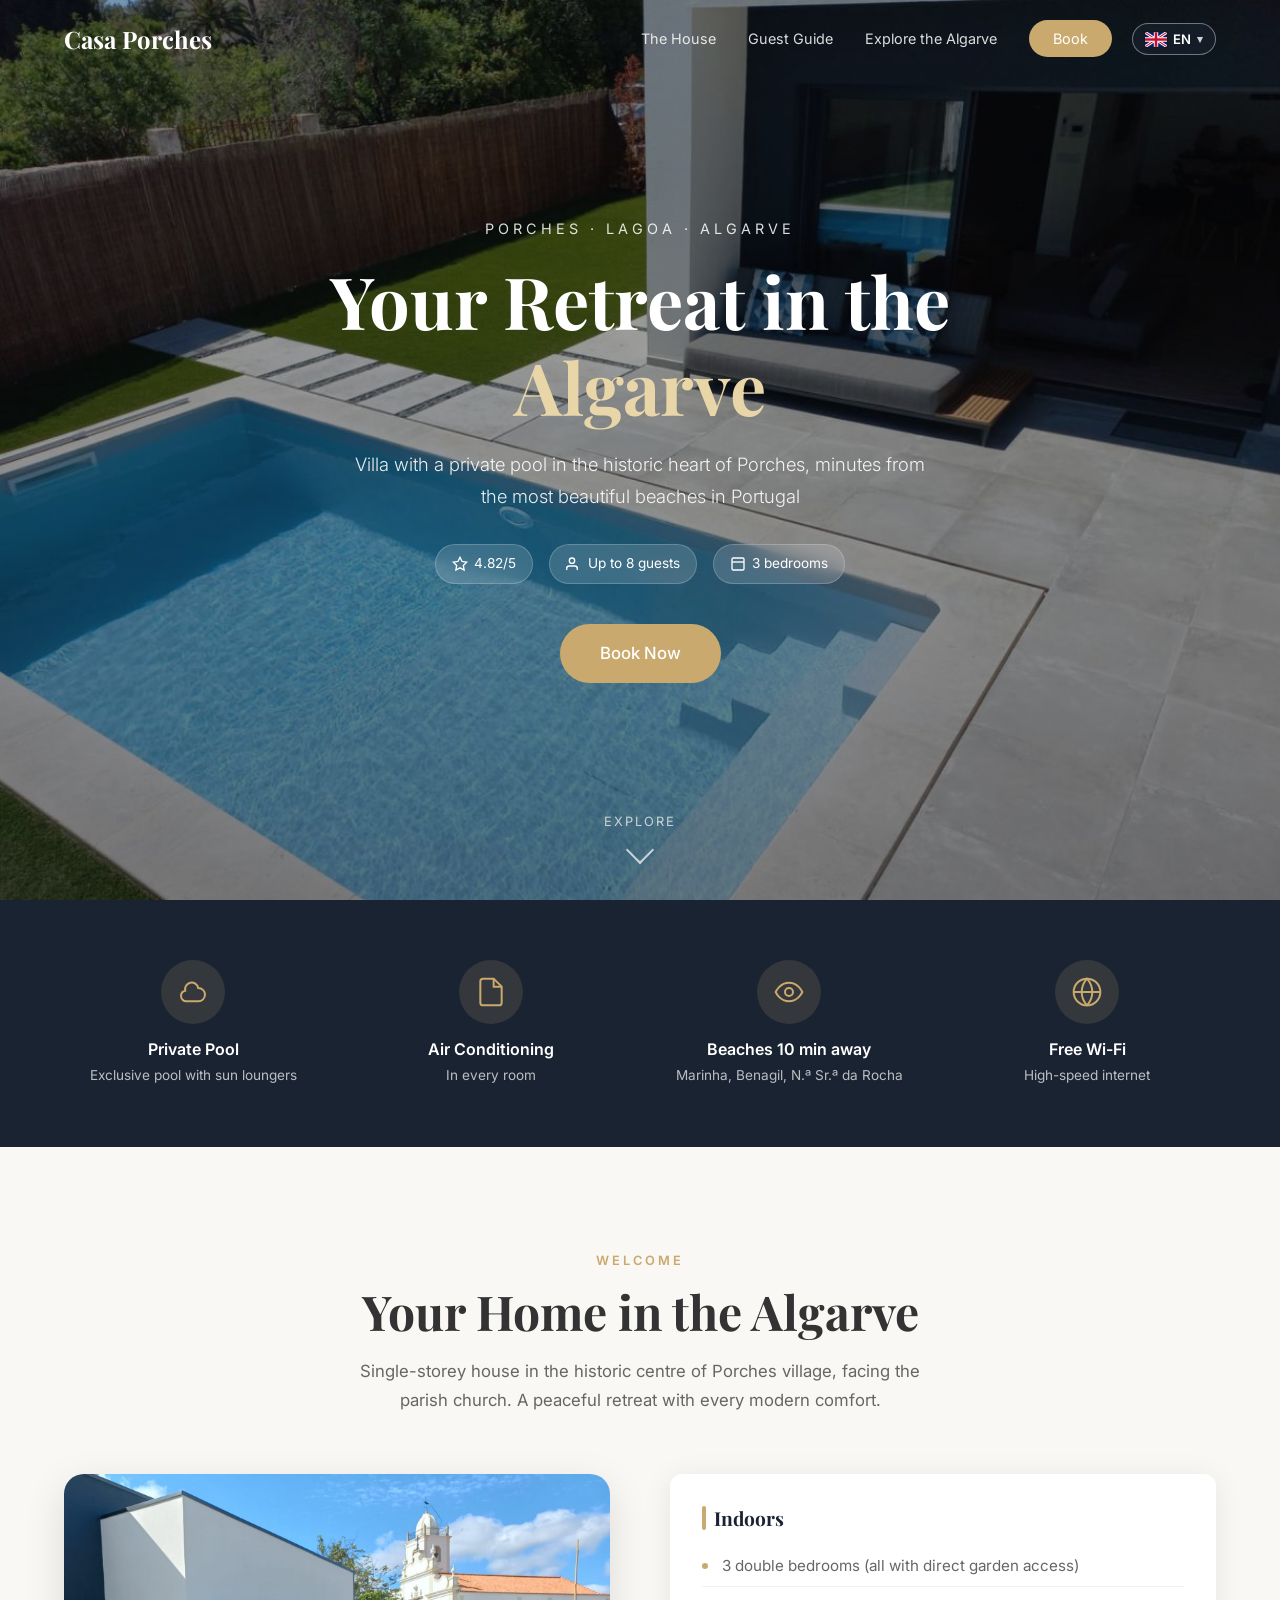
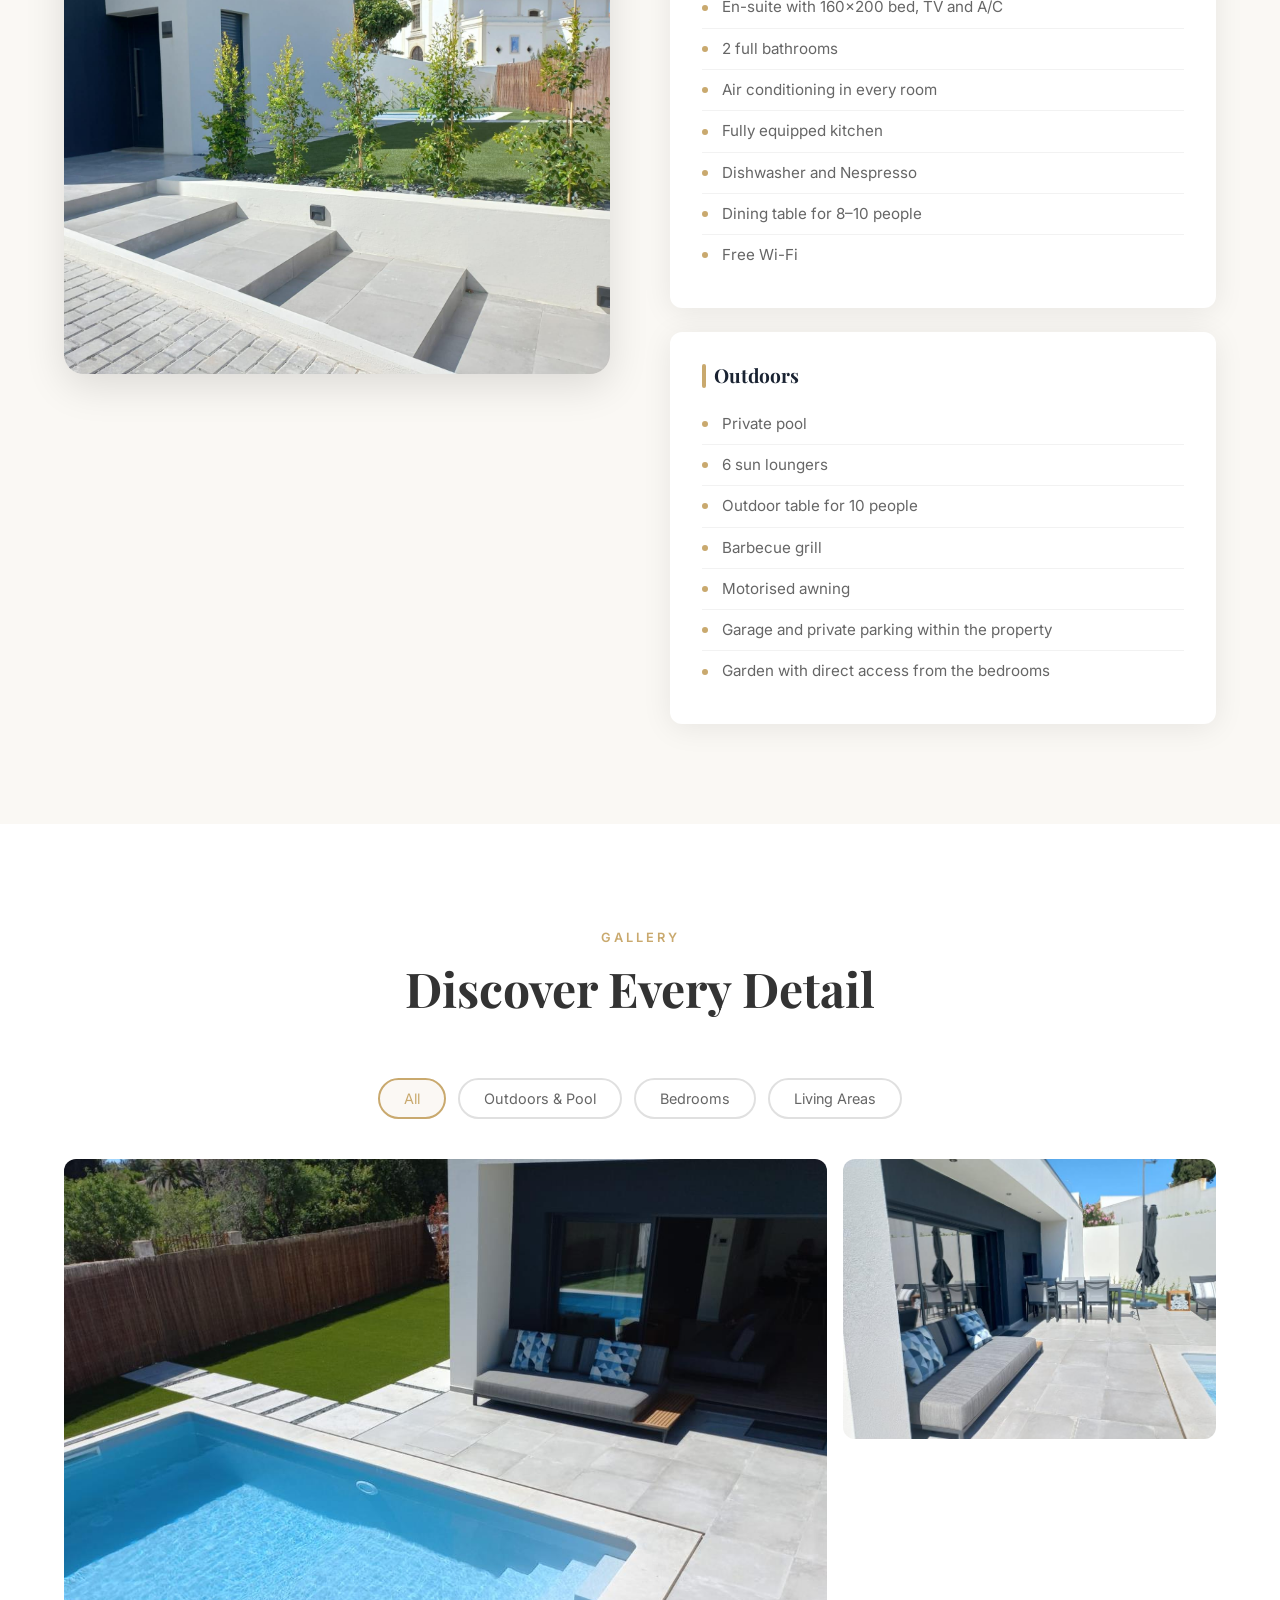
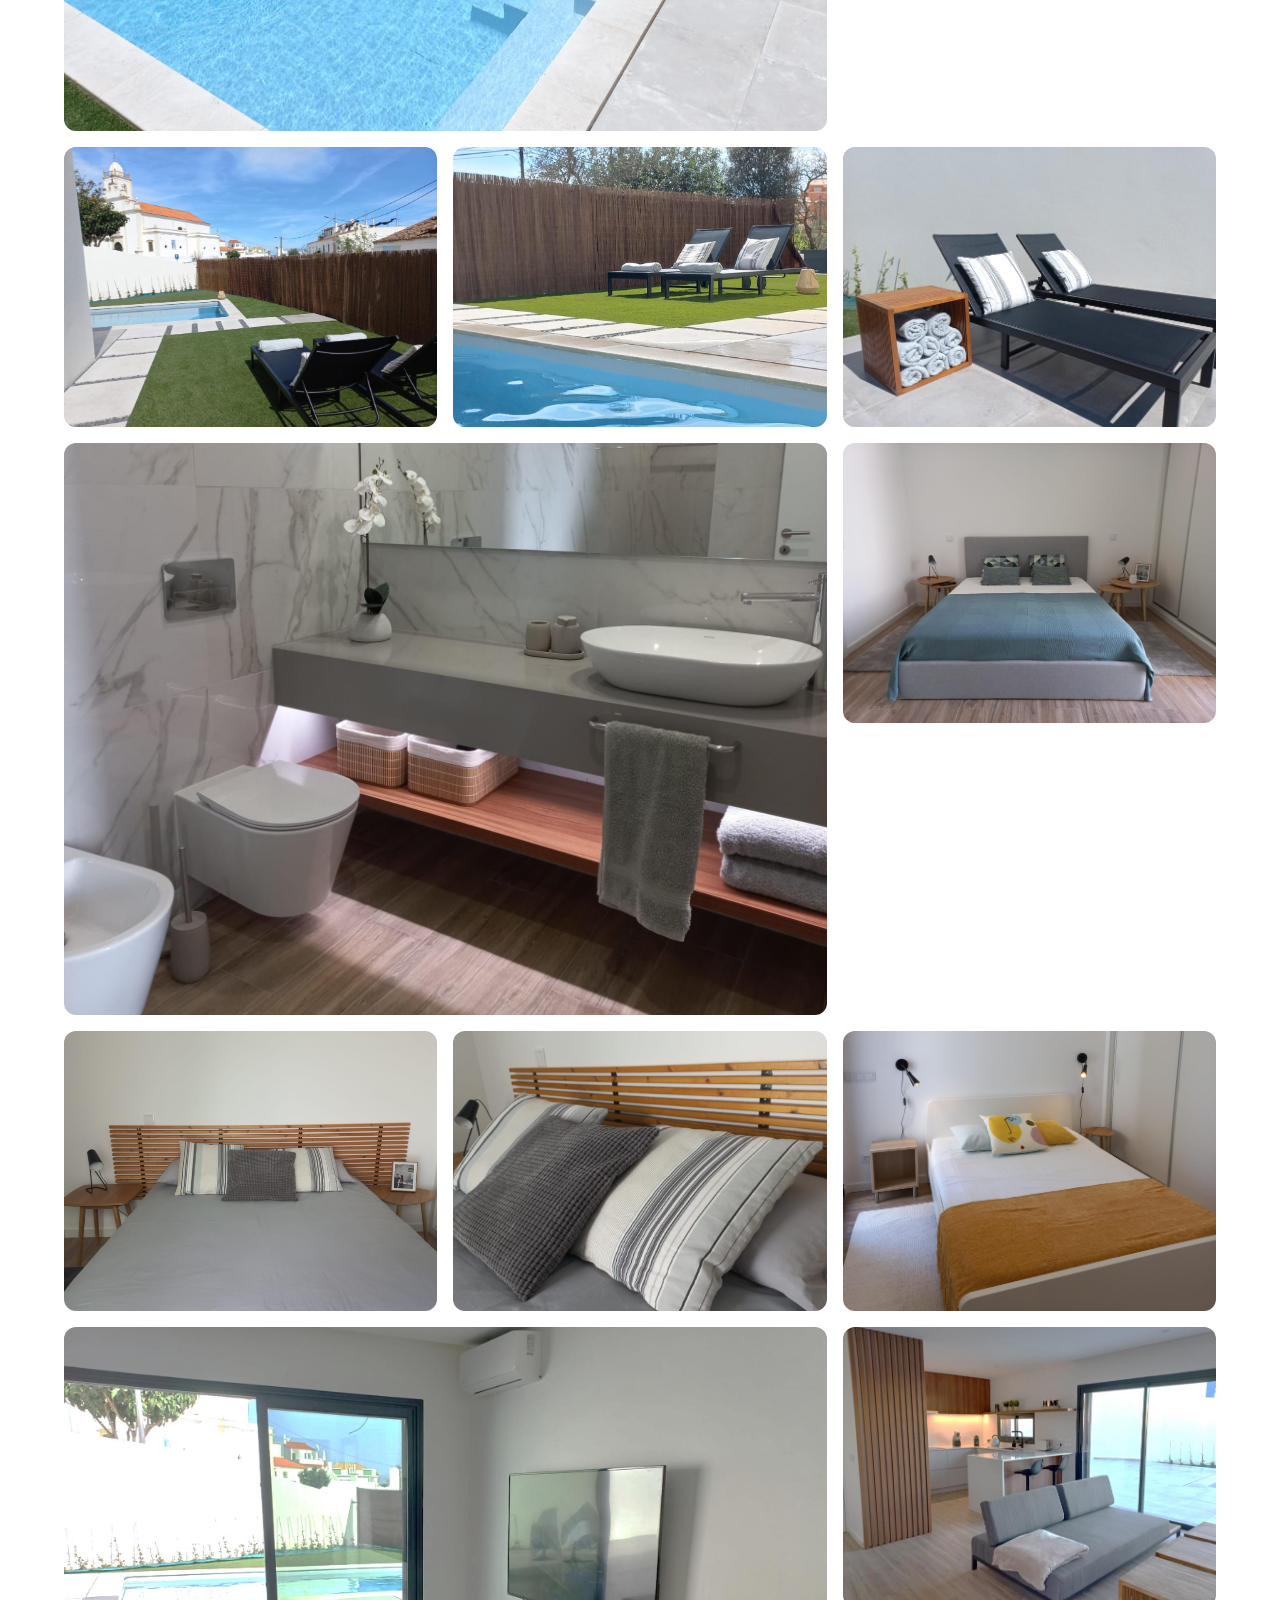
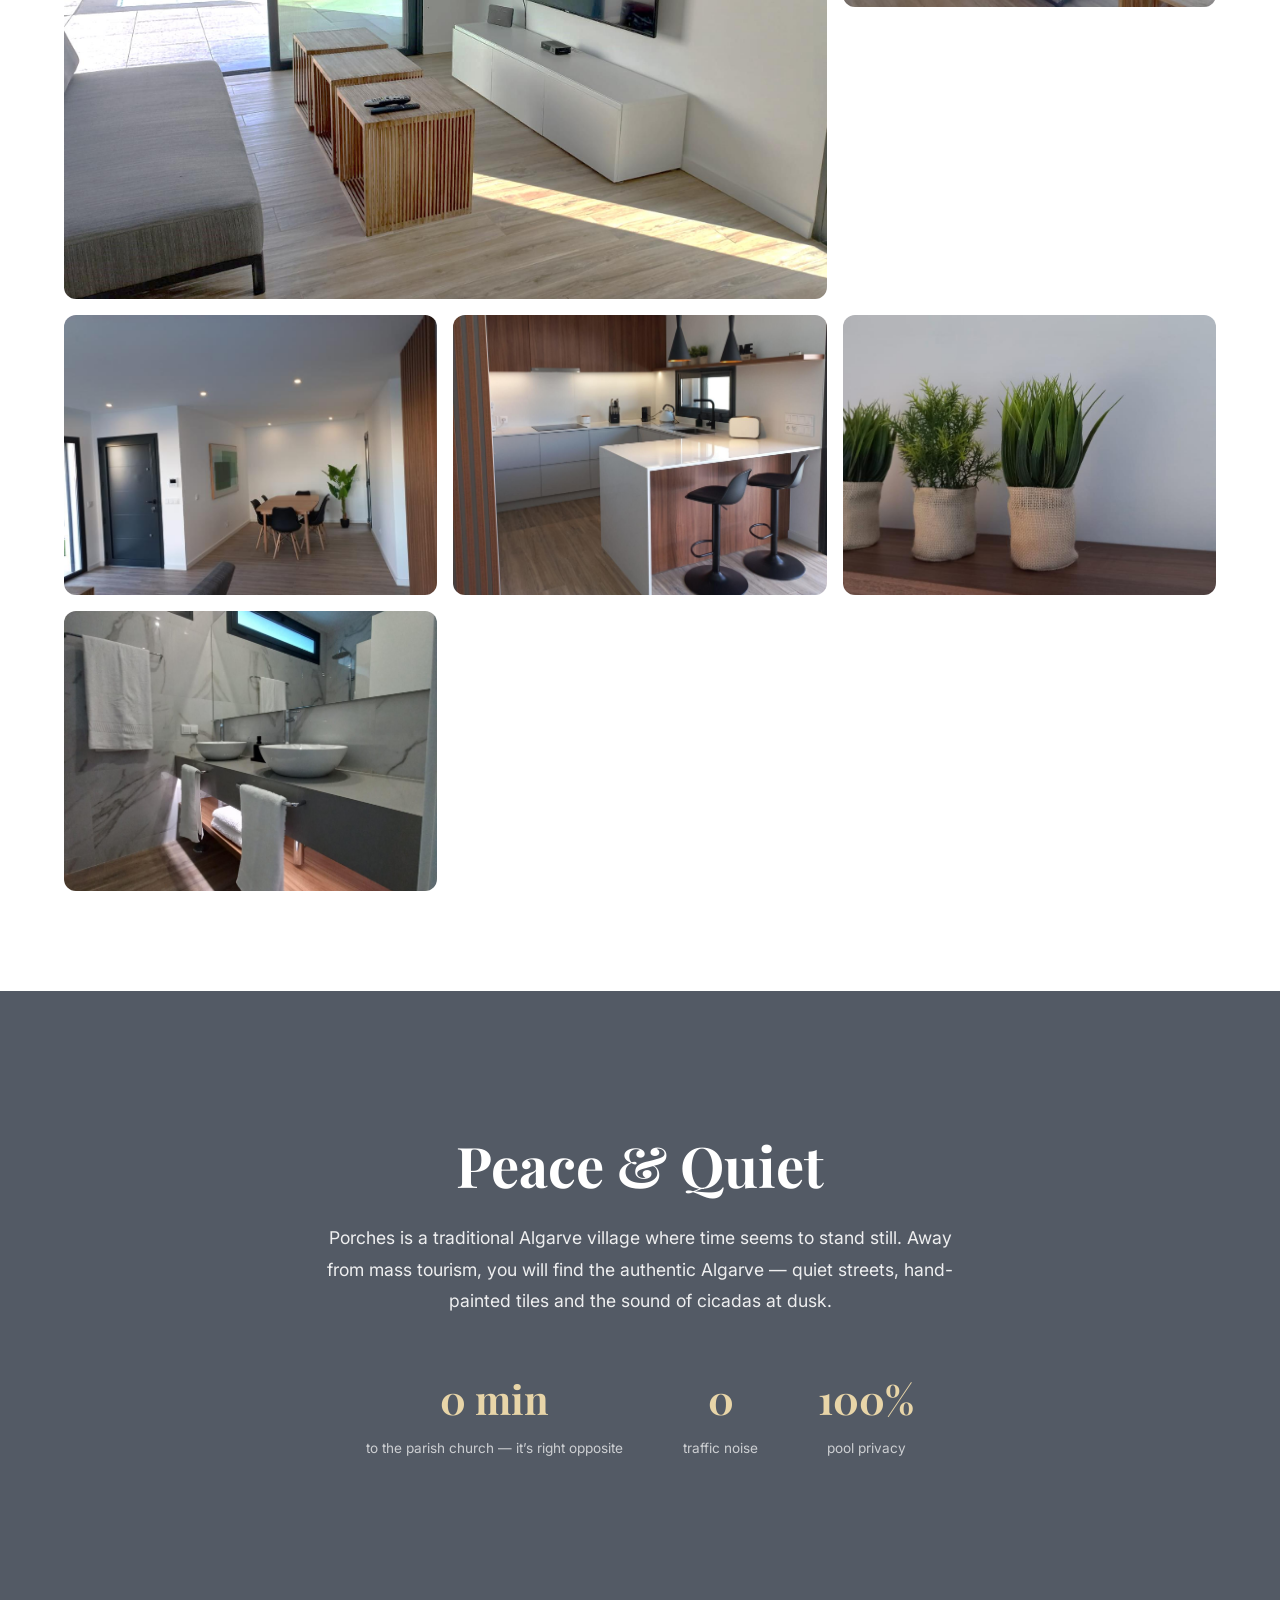
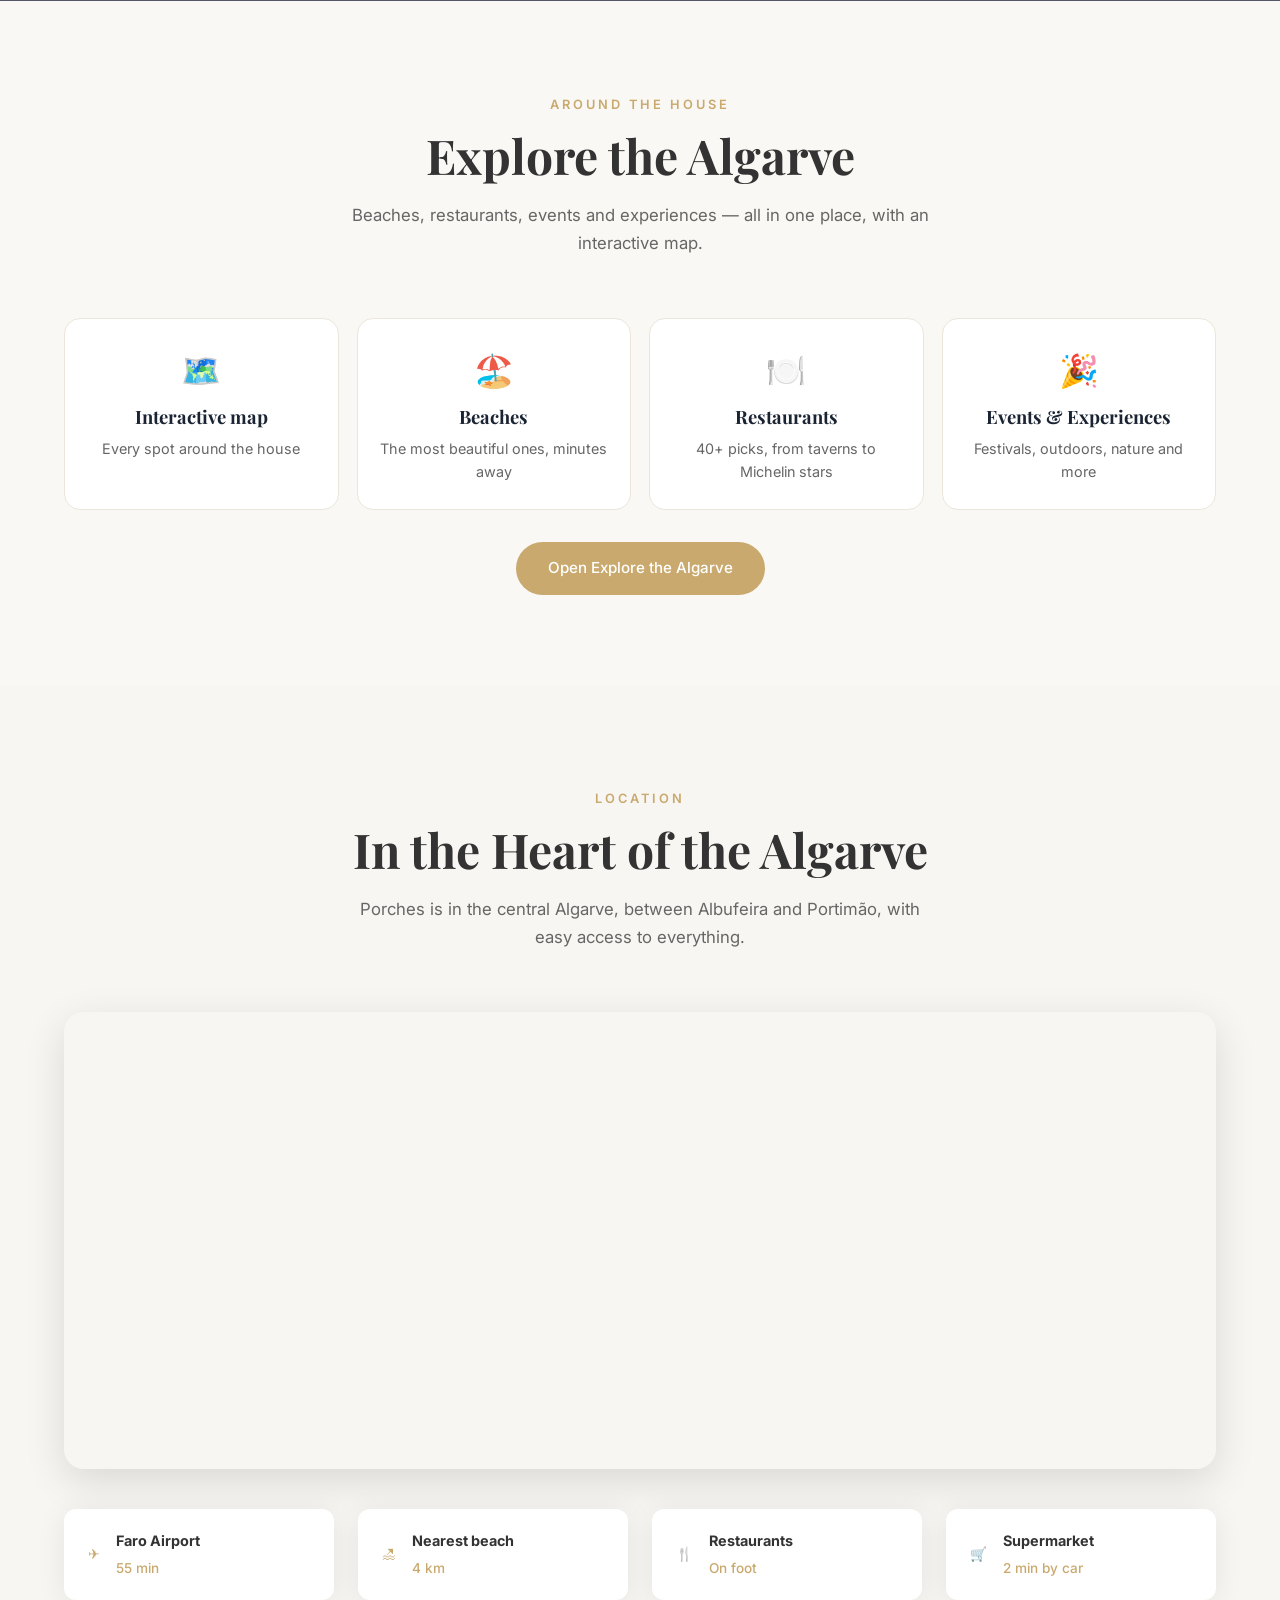
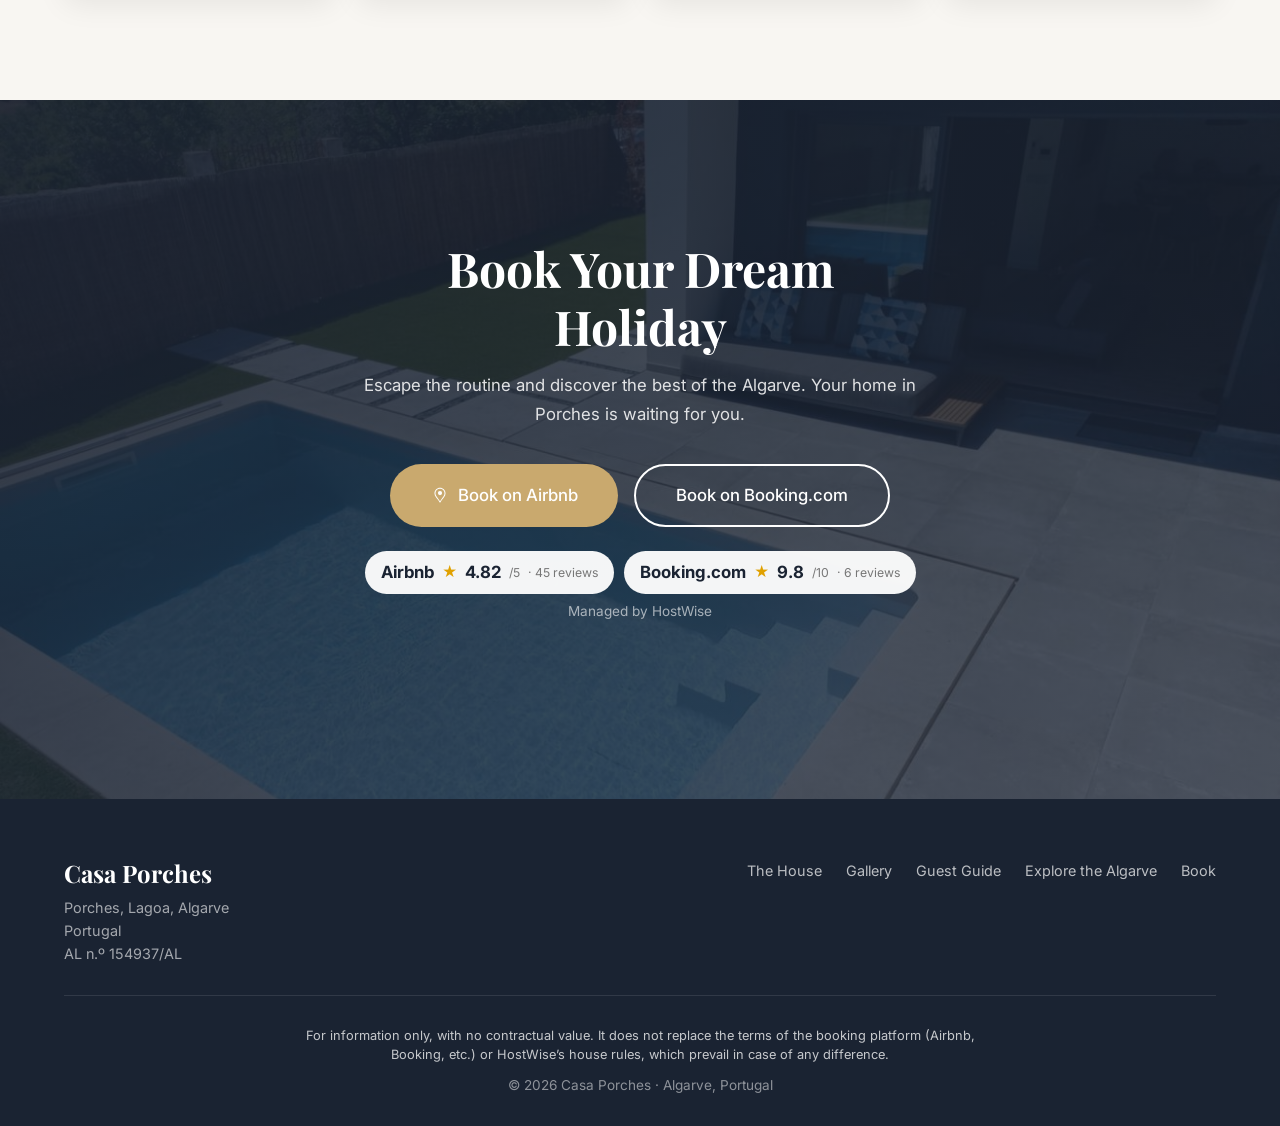
==== commit 639d7840: "Atualiza index.html" ====
--- a/index.html
+++ b/index.html
@@ -295,7 +295,7 @@
             <div class="explore-grid">
                 <a data-page class="ex-card" href="explorar.html#map"><span class="ex-ico">🗺️</span><b>Mapa interativo</b><span>Todos os pontos à volta da casa</span></a>
                 <a data-page class="ex-card" href="explorar.html#beaches"><span class="ex-ico">🏖️</span><b>Praias</b><span>As mais bonitas a poucos minutos</span></a>
-                <a data-page class="ex-card" href="explorar.html#food"><span class="ex-ico">🍽️</span><b>Restaurantes</b><span>40 sugestões, de tascas a estrelas Michelin</span></a>
+                <a data-page class="ex-card" href="explorar.html#food"><span class="ex-ico">🍽️</span><b>Restaurantes</b><span>Mais de 40 sugestões, de tascas a estrelas Michelin</span></a>
                 <a data-page class="ex-card" href="explorar.html#todo"><span class="ex-ico">🎉</span><b>Eventos e Experiências</b><span>Festas, ar livre, natureza e muito mais</span></a>
             </div>
             <div style="text-align:center;margin-top:32px"><a data-page href="explorar.html" class="btn btn-primary">Abrir Explorar o Algarve</a></div>
